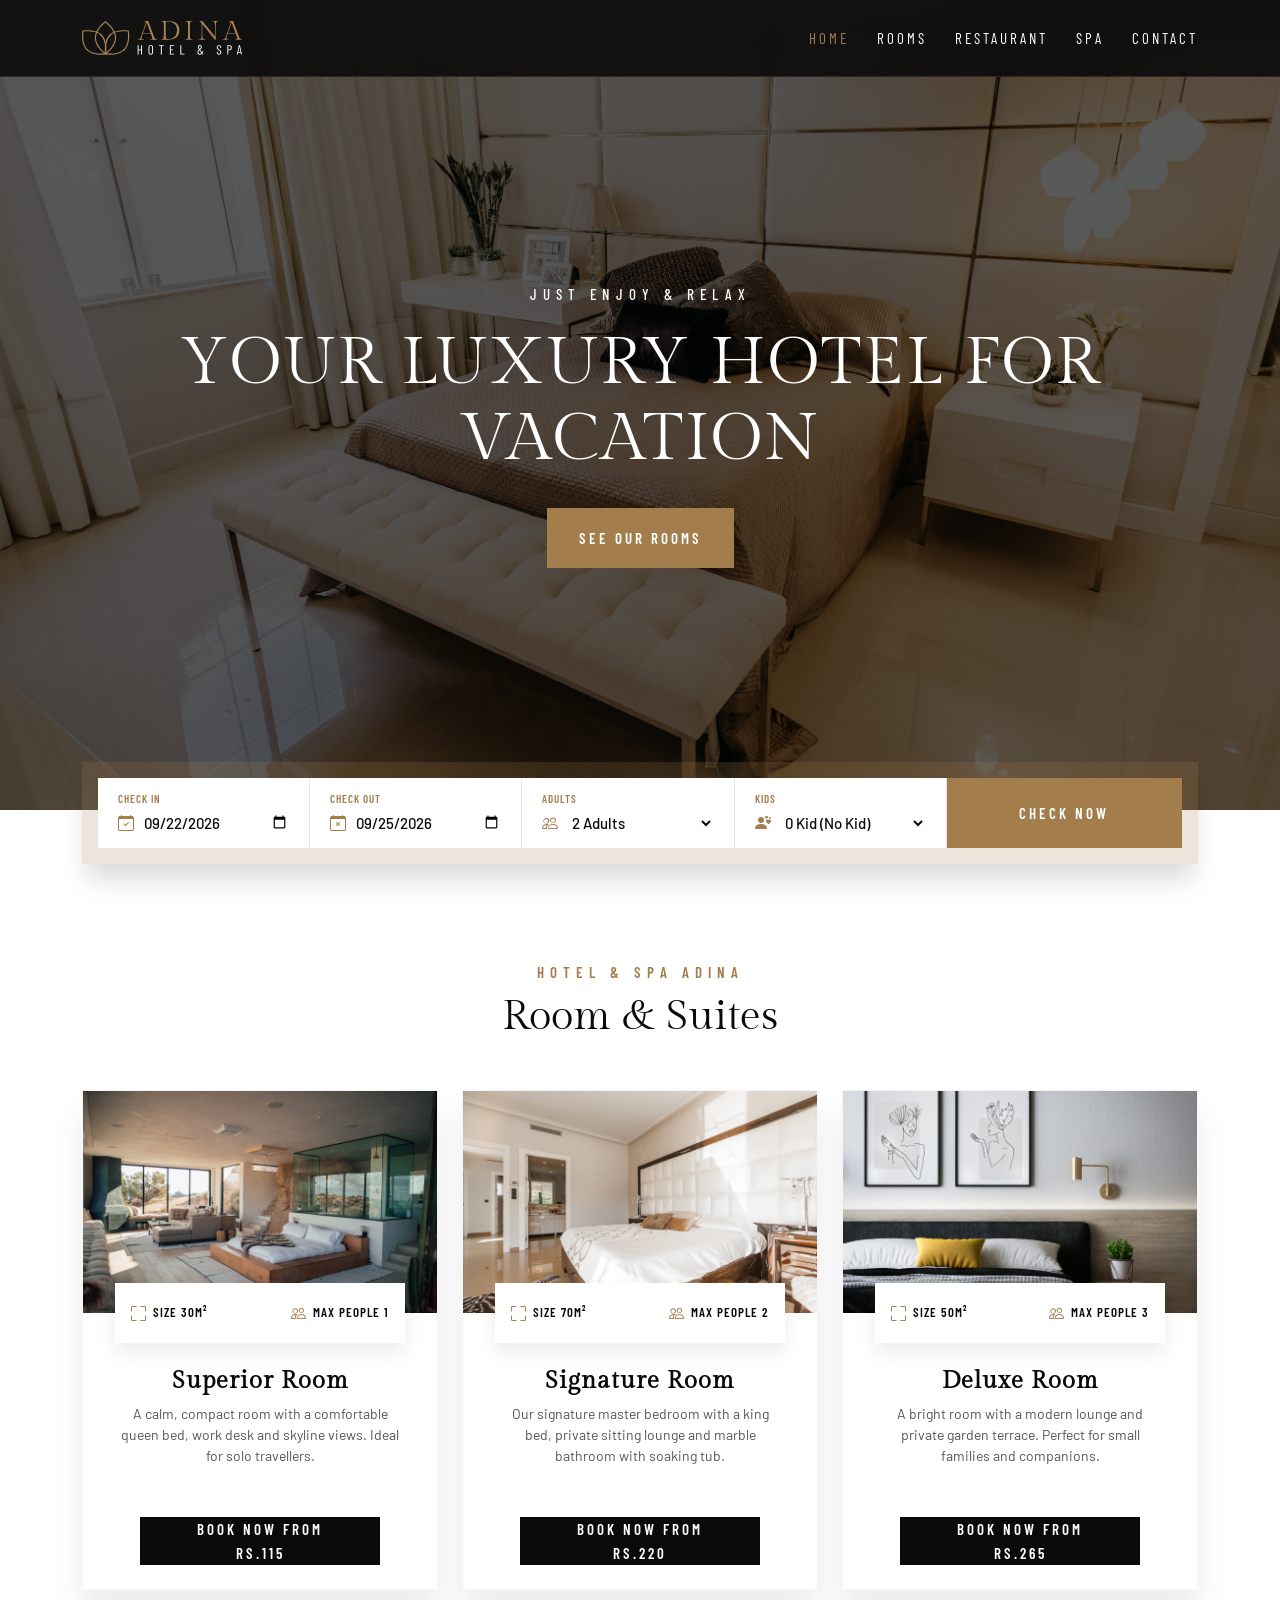
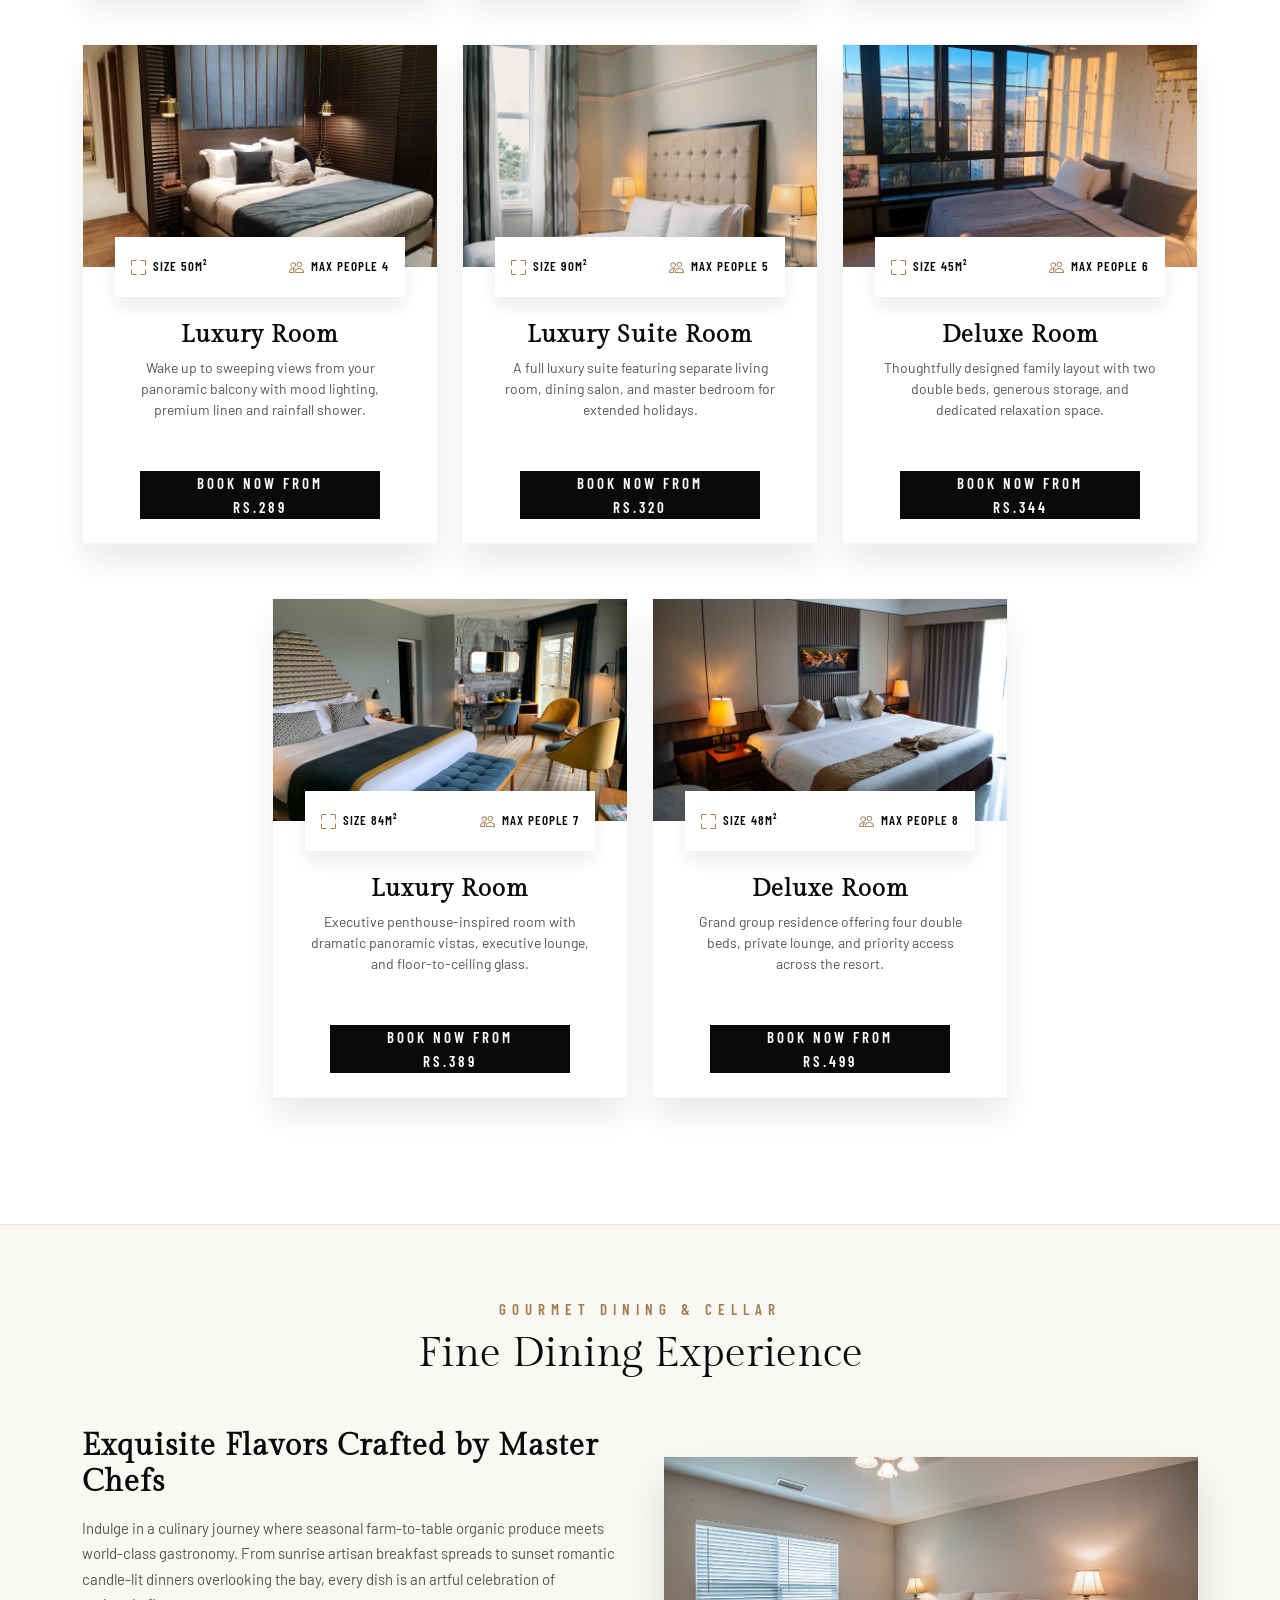
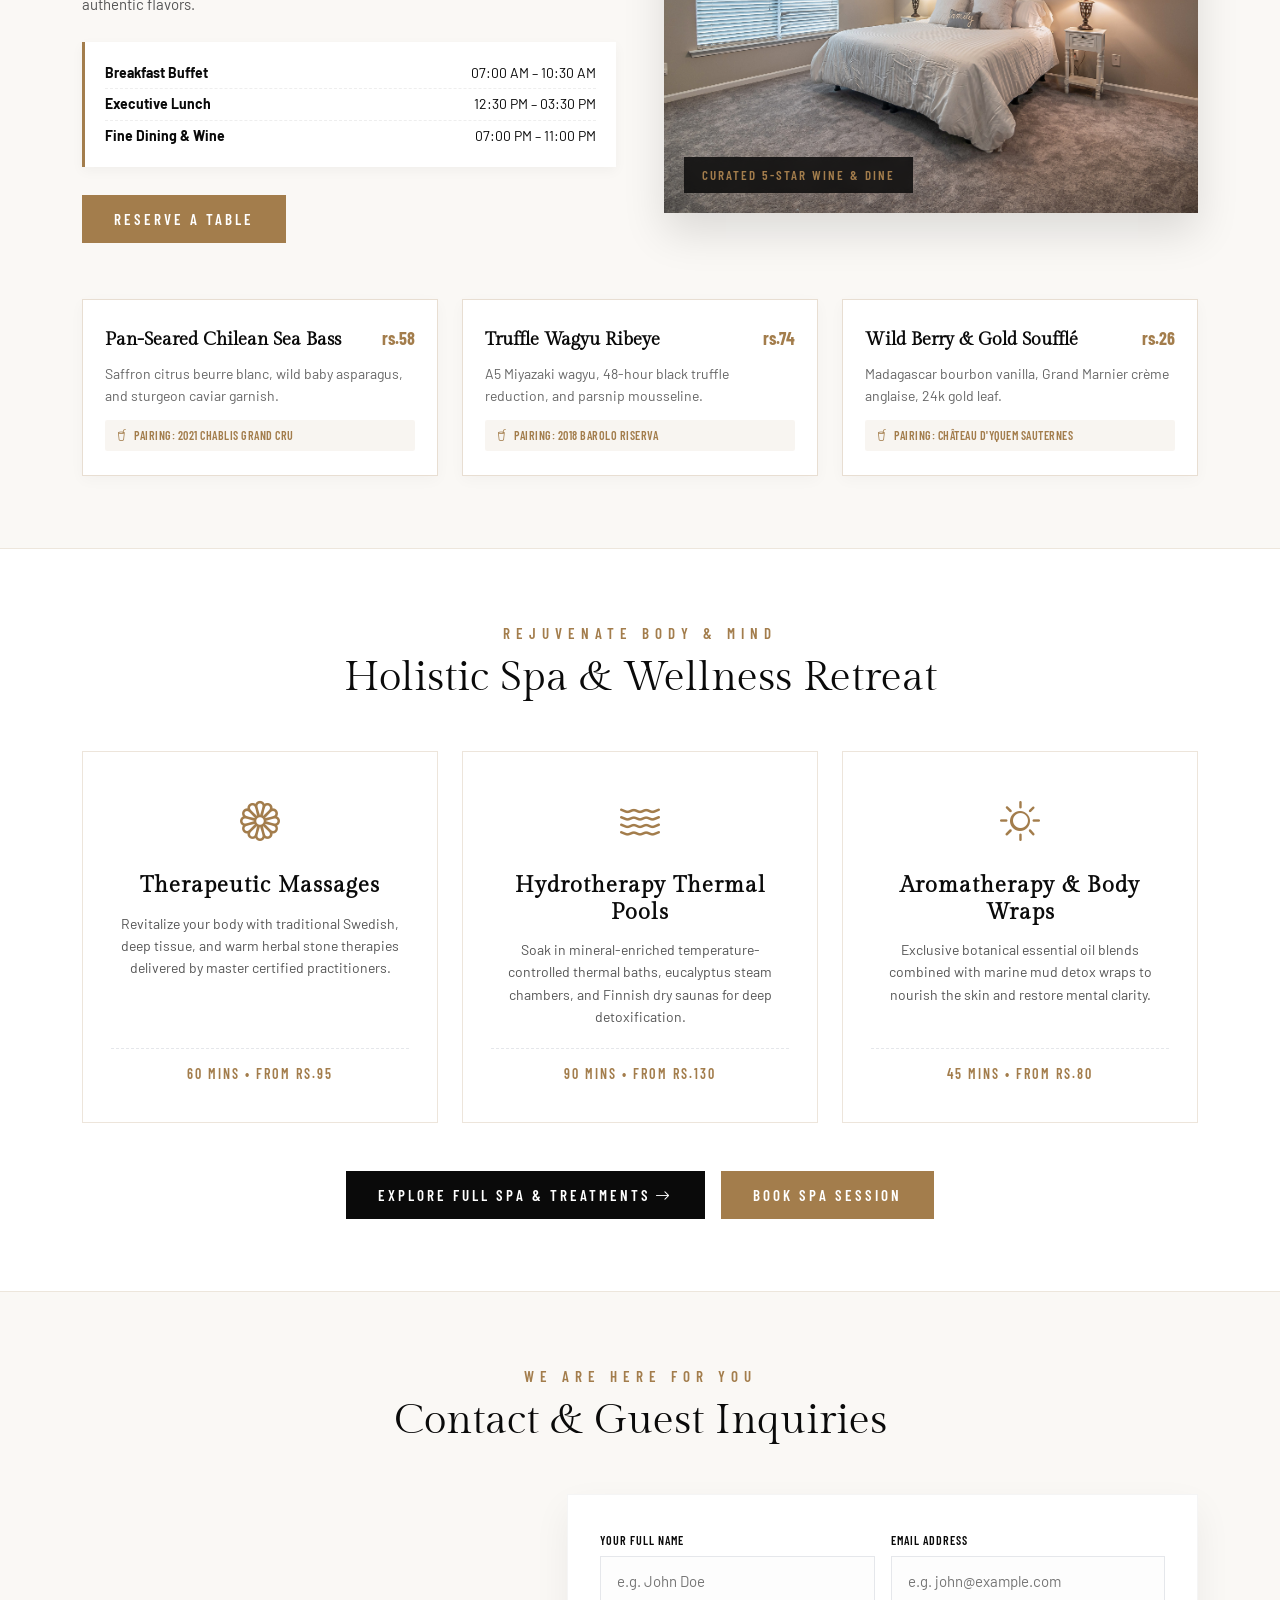
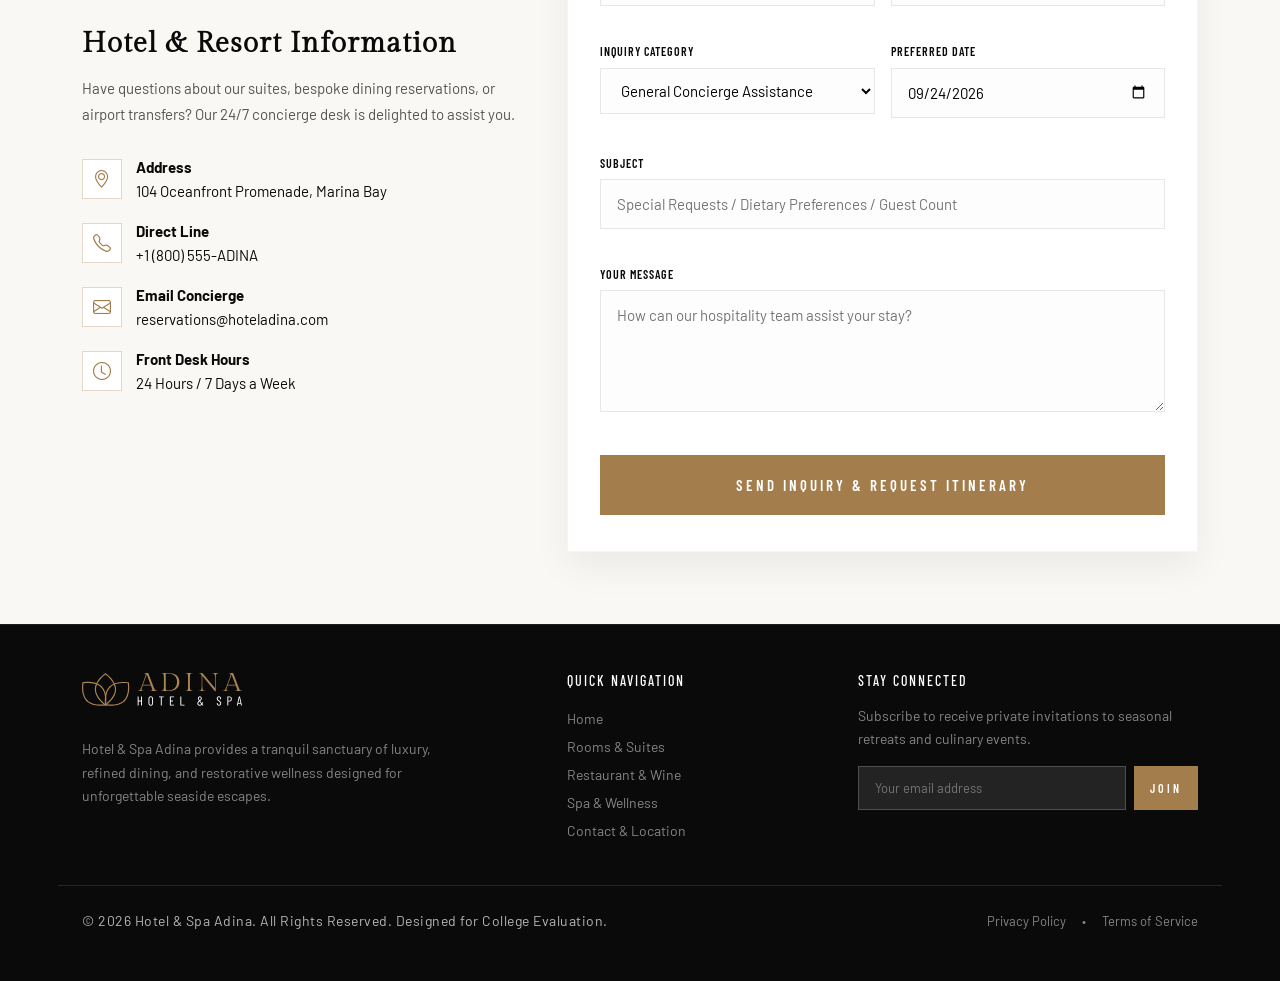
==== index.html @ 2e6e1221 "feat(dining-contact): rs. currency rollout + contact form JS interactions - Updated all room prices " ====
<!DOCTYPE html>
<html lang="en">
<head>
  <meta charset="UTF-8">
  <meta name="viewport" content="width=device-width, initial-scale=1.0">
  <meta name="description" content="Hotel and Resort Management System - Luxury hotel rooms, suites, spa, and vacation booking experience.">
  <title>Hotel &amp; Spa Adina | Luxury Hotel and Resort</title>
  <!-- Bootstrap 5 CSS -->
  <link href="https://cdn.jsdelivr.net/npm/bootstrap@5.3.3/dist/css/bootstrap.min.css" rel="stylesheet">
  <!-- Bootstrap Icons CSS -->
  <link rel="stylesheet" href="https://cdn.jsdelivr.net/npm/bootstrap-icons@1.11.3/font/bootstrap-icons.min.css">
  <!-- Main Project Stylesheet (Pure CSS) -->
  <link rel="stylesheet" href="css/style.css">
</head>
<body>

  <!-- ========================================================================
       HEADER / NAVIGATION
       ======================================================================== -->
  <header class="site-header">
    <div class="container">
      <a href="index.html" class="header-logo" aria-label="Hotel &amp; Spa Adina Home">
        <img src="assets/img/logo-white.svg" alt="Hotel &amp; Spa Adina Logo">
      </a>
      <button class="nav-toggle" id="navToggle" aria-label="Toggle navigation" aria-expanded="false">
        <i class="bi bi-list"></i>
      </button>
      <nav class="main-nav" aria-label="Main Navigation">
        <a href="index.html" class="nav-link-custom active">Home</a>
        <a href="rooms.html" class="nav-link-custom">Rooms</a>
        <a href="#restaurant" class="nav-link-custom">Restaurant</a>
        <a href="spa.html" class="nav-link-custom">Spa</a>
        <a href="#contact" class="nav-link-custom">Contact</a>
      </nav>
    </div>
  </header>

  <!-- ========================================================================
       HERO SECTION
       ======================================================================== -->
  <section class="hero-section" id="home">
    <div class="hero-overlay"></div>
    <div class="hero-content">
      <p class="hero-subtitle">Just Enjoy &amp; Relax</p>
      <h1 class="hero-title">Your Luxury Hotel For Vacation</h1>
      <a href="#rooms" class="btn-custom btn-custom-lg btn-accent">See our rooms</a>
    </div>
  </section>

  <!-- ========================================================================
       FLOATING BOOKING RESERVATION BAR
       ======================================================================== -->
  <div class="container booking-bar-wrapper">
    <div class="booking-bar-container">
      <form class="booking-form" action="#rooms" method="GET">
        <!-- Check In -->
        <div class="booking-field">
          <label for="check-in-date">Check In</label>
          <div class="booking-field-input">
            <span class="booking-field-icon"><i class="bi bi-calendar-check"></i></span>
            <input type="date" id="check-in-date" name="checkIn" value="2026-09-22" required aria-label="Check-in date">
          </div>
        </div>

        <!-- Check Out -->
        <div class="booking-field">
          <label for="check-out-date">Check Out</label>
          <div class="booking-field-input">
            <span class="booking-field-icon"><i class="bi bi-calendar-x"></i></span>
            <input type="date" id="check-out-date" name="checkOut" value="2026-09-25" required aria-label="Check-out date">
          </div>
        </div>

        <!-- Adults Dropdown -->
        <div class="booking-field">
          <label for="adults-count">Adults</label>
          <div class="booking-field-input">
            <span class="booking-field-icon"><i class="bi bi-people"></i></span>
            <select id="adults-count" name="adults" aria-label="Select number of adults">
              <option value="1">1 Adult</option>
              <option value="2" selected>2 Adults</option>
              <option value="3">3 Adults</option>
              <option value="4">4 Adults</option>
            </select>
          </div>
        </div>

        <!-- Kids Dropdown -->
        <div class="booking-field">
          <label for="kids-count">Kids</label>
          <div class="booking-field-input">
            <span class="booking-field-icon"><i class="bi bi-person-hearts"></i></span>
            <select id="kids-count" name="kids" aria-label="Select number of children">
              <option value="0" selected>0 Kid (No Kid)</option>
              <option value="1">1 Kid</option>
              <option value="2">2 Kids</option>
              <option value="3">3 Kids</option>
              <option value="4">4 Kids</option>
            </select>
          </div>
        </div>

        <!-- Submit CTA -->
        <button type="submit" class="btn-custom btn-accent booking-btn">
          Check Now
        </button>
      </form>
    </div>
  </div>

  <!-- ========================================================================
       ROOMS & SUITES SECTION
       ======================================================================== -->
  <section class="rooms-section" id="rooms">
    <div class="container">
      <div class="section-header">
        <p class="section-tag">Hotel &amp; Spa Adina</p>
        <h2 class="h2">Room &amp; Suites</h2>
      </div>

      <div class="row g-4 justify-content-center">
        <!-- Room 1 -->
        <div class="col-12 col-md-6 col-lg-4">
          <article class="room-card">
            <div class="room-img-wrapper">
              <img src="assets/img/rooms/1.png" alt="Superior Room featuring queen bed and city view" loading="lazy">
            </div>
            <div class="room-meta-strip">
              <div class="room-meta-content">
                <div class="room-meta-item">
                  <span class="room-meta-icon"><i class="bi bi-fullscreen"></i></span>
                  <span>Size 30m²</span>
                </div>
                <div class="room-meta-item">
                  <span class="room-meta-icon"><i class="bi bi-people"></i></span>
                  <span>Max people 1</span>
                </div>
              </div>
            </div>
            <div class="room-card-body">
              <h3 class="room-title">
                <a href="room-details.html?id=1">Superior Room</a>
              </h3>
              <p class="room-desc">A calm, compact room with a comfortable queen bed, work desk and skyline views. Ideal for solo travellers.</p>
              <a href="room-details.html?id=1" class="btn-custom btn-custom-sm btn-dark">
                Book now from rs.115
              </a>
            </div>
          </article>
        </div>

        <!-- Room 2 -->
        <div class="col-12 col-md-6 col-lg-4">
          <article class="room-card">
            <div class="room-img-wrapper">
              <img src="assets/img/rooms/2.png" alt="Signature Room featuring deluxe master bedroom" loading="lazy">
            </div>
            <div class="room-meta-strip">
              <div class="room-meta-content">
                <div class="room-meta-item">
                  <span class="room-meta-icon"><i class="bi bi-fullscreen"></i></span>
                  <span>Size 70m²</span>
                </div>
                <div class="room-meta-item">
                  <span class="room-meta-icon"><i class="bi bi-people"></i></span>
                  <span>Max people 2</span>
                </div>
              </div>
            </div>
            <div class="room-card-body">
              <h3 class="room-title">
                <a href="room-details.html?id=2">Signature Room</a>
              </h3>
              <p class="room-desc">Our signature master bedroom with a king bed, private sitting lounge and marble bathroom with soaking tub.</p>
              <a href="room-details.html?id=2" class="btn-custom btn-custom-sm btn-dark">
                Book now from rs.220
              </a>
            </div>
          </article>
        </div>

        <!-- Room 3 -->
        <div class="col-12 col-md-6 col-lg-4">
          <article class="room-card">
            <div class="room-img-wrapper">
              <img src="assets/img/rooms/3.png" alt="Deluxe Room with modern lounge and garden terrace" loading="lazy">
            </div>
            <div class="room-meta-strip">
              <div class="room-meta-content">
                <div class="room-meta-item">
                  <span class="room-meta-icon"><i class="bi bi-fullscreen"></i></span>
                  <span>Size 50m²</span>
                </div>
                <div class="room-meta-item">
                  <span class="room-meta-icon"><i class="bi bi-people"></i></span>
                  <span>Max people 3</span>
                </div>
              </div>
            </div>
            <div class="room-card-body">
              <h3 class="room-title">
                <a href="room-details.html?id=3">Deluxe Room</a>
              </h3>
              <p class="room-desc">A bright room with a modern lounge and private garden terrace. Perfect for small families and companions.</p>
              <a href="room-details.html?id=3" class="btn-custom btn-custom-sm btn-dark">
                Book now from rs.265
              </a>
            </div>
          </article>
        </div>

        <!-- Room 4 -->
        <div class="col-12 col-md-6 col-lg-4">
          <article class="room-card">
            <div class="room-img-wrapper">
              <img src="assets/img/rooms/4.png" alt="Luxury Room with private panoramic balcony" loading="lazy">
            </div>
            <div class="room-meta-strip">
              <div class="room-meta-content">
                <div class="room-meta-item">
                  <span class="room-meta-icon"><i class="bi bi-fullscreen"></i></span>
                  <span>Size 50m²</span>
                </div>
                <div class="room-meta-item">
                  <span class="room-meta-icon"><i class="bi bi-people"></i></span>
                  <span>Max people 4</span>
                </div>
              </div>
            </div>
            <div class="room-card-body">
              <h3 class="room-title">
                <a href="room-details.html?id=4">Luxury Room</a>
              </h3>
              <p class="room-desc">Wake up to sweeping views from your panoramic balcony with mood lighting, premium linen and rainfall shower.</p>
              <a href="room-details.html?id=4" class="btn-custom btn-custom-sm btn-dark">
                Book now from rs.289
              </a>
            </div>
          </article>
        </div>

        <!-- Room 5 -->
        <div class="col-12 col-md-6 col-lg-4">
          <article class="room-card">
            <div class="room-img-wrapper">
              <img src="assets/img/rooms/5.png" alt="Luxury Suite Room with spacious living room" loading="lazy">
            </div>
            <div class="room-meta-strip">
              <div class="room-meta-content">
                <div class="room-meta-item">
                  <span class="room-meta-icon"><i class="bi bi-fullscreen"></i></span>
                  <span>Size 90m²</span>
                </div>
                <div class="room-meta-item">
                  <span class="room-meta-icon"><i class="bi bi-people"></i></span>
                  <span>Max people 5</span>
                </div>
              </div>
            </div>
            <div class="room-card-body">
              <h3 class="room-title">
                <a href="room-details.html?id=5">Luxury Suite Room</a>
              </h3>
              <p class="room-desc">A full luxury suite featuring separate living room, dining salon, and master bedroom for extended holidays.</p>
              <a href="room-details.html?id=5" class="btn-custom btn-custom-sm btn-dark">
                Book now from rs.320
              </a>
            </div>
          </article>
        </div>

        <!-- Room 6 -->
        <div class="col-12 col-md-6 col-lg-4">
          <article class="room-card">
            <div class="room-img-wrapper">
              <img src="assets/img/rooms/6.png" alt="Deluxe Room with family suite layout" loading="lazy">
            </div>
            <div class="room-meta-strip">
              <div class="room-meta-content">
                <div class="room-meta-item">
                  <span class="room-meta-icon"><i class="bi bi-fullscreen"></i></span>
                  <span>Size 45m²</span>
                </div>
                <div class="room-meta-item">
                  <span class="room-meta-icon"><i class="bi bi-people"></i></span>
                  <span>Max people 6</span>
                </div>
              </div>
            </div>
            <div class="room-card-body">
              <h3 class="room-title">
                <a href="room-details.html?id=6">Deluxe Room</a>
              </h3>
              <p class="room-desc">Thoughtfully designed family layout with two double beds, generous storage, and dedicated relaxation space.</p>
              <a href="room-details.html?id=6" class="btn-custom btn-custom-sm btn-dark">
                Book now from rs.344
              </a>
            </div>
          </article>
        </div>

        <!-- Room 7 -->
        <div class="col-12 col-md-6 col-lg-4">
          <article class="room-card">
            <div class="room-img-wrapper">
              <img src="assets/img/rooms/7.png" alt="Luxury Room executive penthouse style" loading="lazy">
            </div>
            <div class="room-meta-strip">
              <div class="room-meta-content">
                <div class="room-meta-item">
                  <span class="room-meta-icon"><i class="bi bi-fullscreen"></i></span>
                  <span>Size 84m²</span>
                </div>
                <div class="room-meta-item">
                  <span class="room-meta-icon"><i class="bi bi-people"></i></span>
                  <span>Max people 7</span>
                </div>
              </div>
            </div>
            <div class="room-card-body">
              <h3 class="room-title">
                <a href="room-details.html?id=7">Luxury Room</a>
              </h3>
              <p class="room-desc">Executive penthouse-inspired room with dramatic panoramic vistas, executive lounge, and floor-to-ceiling glass.</p>
              <a href="room-details.html?id=7" class="btn-custom btn-custom-sm btn-dark">
                Book now from rs.389
              </a>
            </div>
          </article>
        </div>

        <!-- Room 8 -->
        <div class="col-12 col-md-6 col-lg-4">
          <article class="room-card">
            <div class="room-img-wrapper">
              <img src="assets/img/rooms/8.png" alt="Deluxe Room with premium hospitality layout" loading="lazy">
            </div>
            <div class="room-meta-strip">
              <div class="room-meta-content">
                <div class="room-meta-item">
                  <span class="room-meta-icon"><i class="bi bi-fullscreen"></i></span>
                  <span>Size 48m²</span>
                </div>
                <div class="room-meta-item">
                  <span class="room-meta-icon"><i class="bi bi-people"></i></span>
                  <span>Max people 8</span>
                </div>
              </div>
            </div>
            <div class="room-card-body">
              <h3 class="room-title">
                <a href="room-details.html?id=8">Deluxe Room</a>
              </h3>
              <p class="room-desc">Grand group residence offering four double beds, private lounge, and priority access across the resort.</p>
              <a href="room-details.html?id=8" class="btn-custom btn-custom-sm btn-dark">
                Book now from rs.499
              </a>
            </div>
          </article>
        </div>
      </div>
    </div>
  </section>

  <!-- ========================================================================
       RESTAURANT & DINING SECTION (Contributed by Ayush Tyagi)
       ======================================================================== -->
  <section class="restaurant-section py-5" id="restaurant">
    <div class="container py-4">
      <div class="section-header">
        <p class="section-tag">Gourmet Dining &amp; Cellar</p>
        <h2 class="h2">Fine Dining Experience</h2>
      </div>
      <div class="row align-items-center g-5">
        <div class="col-12 col-lg-6">
          <div class="restaurant-content">
            <h3>Exquisite Flavors Crafted by Master Chefs</h3>
            <p>
              Indulge in a culinary journey where seasonal farm-to-table organic produce meets world-class gastronomy. From sunrise artisan breakfast spreads to sunset romantic candle-lit dinners overlooking the bay, every dish is an artful celebration of authentic flavors.
            </p>
            <div class="dining-hours-box">
              <div class="dining-hour-item">
                <strong>Breakfast Buffet</strong>
                <span>07:00 AM – 10:30 AM</span>
              </div>
              <div class="dining-hour-item">
                <strong>Executive Lunch</strong>
                <span>12:30 PM – 03:30 PM</span>
              </div>
              <div class="dining-hour-item">
                <strong>Fine Dining &amp; Wine</strong>
                <span>07:00 PM – 11:00 PM</span>
              </div>
            </div>
            <a href="#contact" class="btn-custom btn-custom-sm btn-accent" data-service-target="dining">
              Reserve A Table
            </a>
          </div>
        </div>
        <div class="col-12 col-lg-6">
          <div class="restaurant-img-frame">
            <img src="assets/img/heroSlider/2.jpg" alt="Fine dining restaurant and wine bar at Hotel Adina" loading="lazy">
            <div class="restaurant-badge">
              Curated 5-Star Wine &amp; Dine
            </div>
          </div>
        </div>
      </div>

      <!-- Signature Tasting Menu Highlights (Contributed by Ayush Tyagi) -->
      <div class="row g-4 mt-4 pt-2">
        <div class="col-12 col-md-4">
          <div class="culinary-card">
            <div class="culinary-card-header">
              <h4>Pan-Seared Chilean Sea Bass</h4>
              <span class="culinary-price">rs.58</span>
            </div>
            <p>Saffron citrus beurre blanc, wild baby asparagus, and sturgeon caviar garnish.</p>
            <div class="culinary-pairing"><i class="bi bi-cup-straw me-1"></i> Pairing: 2021 Chablis Grand Cru</div>
          </div>
        </div>
        <div class="col-12 col-md-4">
          <div class="culinary-card">
            <div class="culinary-card-header">
              <h4>Truffle Wagyu Ribeye</h4>
              <span class="culinary-price">rs.74</span>
            </div>
            <p>A5 Miyazaki wagyu, 48-hour black truffle reduction, and parsnip mousseline.</p>
            <div class="culinary-pairing"><i class="bi bi-cup-straw me-1"></i> Pairing: 2018 Barolo Riserva</div>
          </div>
        </div>
        <div class="col-12 col-md-4">
          <div class="culinary-card">
            <div class="culinary-card-header">
              <h4>Wild Berry &amp; Gold Soufflé</h4>
              <span class="culinary-price">rs.26</span>
            </div>
            <p>Madagascar bourbon vanilla, Grand Marnier crème anglaise, 24k gold leaf.</p>
            <div class="culinary-pairing"><i class="bi bi-cup-straw me-1"></i> Pairing: Château d'Yquem Sauternes</div>
          </div>
        </div>
      </div>
    </div>
  </section>

  <!-- ========================================================================
       SPA & WELLNESS RETREAT SECTION (Contributed by Ayush Tyagi)
       ======================================================================== -->
  <section class="spa-section py-5" id="spa">
    <div class="container py-4">
      <div class="section-header">
        <p class="section-tag">Rejuvenate Body &amp; Mind</p>
        <h2 class="h2">Holistic Spa &amp; Wellness Retreat</h2>
      </div>
      <div class="row g-4">
        <!-- Spa Card 1 -->
        <div class="col-12 col-md-4">
          <div class="spa-card">
            <div class="spa-card-icon">
              <i class="bi bi-flower1"></i>
            </div>
            <h3>Therapeutic Massages</h3>
            <p>
              Revitalize your body with traditional Swedish, deep tissue, and warm herbal stone therapies delivered by master certified practitioners.
            </p>
            <div class="spa-card-meta">
              60 Mins &bull; From rs.95
            </div>
          </div>
        </div>

        <!-- Spa Card 2 -->
        <div class="col-12 col-md-4">
          <div class="spa-card">
            <div class="spa-card-icon">
              <i class="bi bi-water"></i>
            </div>
            <h3>Hydrotherapy Thermal Pools</h3>
            <p>
              Soak in mineral-enriched temperature-controlled thermal baths, eucalyptus steam chambers, and Finnish dry saunas for deep detoxification.
            </p>
            <div class="spa-card-meta">
              90 Mins &bull; From rs.130
            </div>
          </div>
        </div>

        <!-- Spa Card 3 -->
        <div class="col-12 col-md-4">
          <div class="spa-card">
            <div class="spa-card-icon">
              <i class="bi bi-brightness-high"></i>
            </div>
            <h3>Aromatherapy &amp; Body Wraps</h3>
            <p>
              Exclusive botanical essential oil blends combined with marine mud detox wraps to nourish the skin and restore mental clarity.
            </p>
            <div class="spa-card-meta">
              45 Mins &bull; From rs.80
            </div>
          </div>
        </div>
      </div>

      <div class="text-center mt-5 d-flex flex-wrap justify-content-center gap-3">
        <a href="spa.html" class="btn-custom btn-custom-sm btn-dark">
          Explore Full Spa &amp; Treatments <i class="bi bi-arrow-right ms-1"></i>
        </a>
        <a href="#contact" class="btn-custom btn-custom-sm btn-accent" data-service-target="spa">
          Book Spa Session
        </a>
      </div>
    </div>
  </section>

  <!-- ========================================================================
       CONTACT & GUEST INQUIRIES SECTION (Contributed by Ayush Tyagi)
       ======================================================================== -->
  <section class="contact-section py-5" id="contact">
    <div class="container py-4">
      <div class="section-header">
        <p class="section-tag">We Are Here For You</p>
        <h2 class="h2">Contact &amp; Guest Inquiries</h2>
      </div>
      <div class="row g-5 align-items-center">
        <!-- Contact Details -->
        <div class="col-12 col-lg-5">
          <div class="contact-info">
            <h3>Hotel &amp; Resort Information</h3>
            <p>
              Have questions about our suites, bespoke dining reservations, or airport transfers? Our 24/7 concierge desk is delighted to assist you.
            </p>
            <ul class="contact-info-list">
              <li class="contact-info-item">
                <div class="contact-icon"><i class="bi bi-geo-alt"></i></div>
                <div>
                  <strong>Address</strong><br>
                  <span>104 Oceanfront Promenade, Marina Bay</span>
                </div>
              </li>
              <li class="contact-info-item">
                <div class="contact-icon"><i class="bi bi-telephone"></i></div>
                <div>
                  <strong>Direct Line</strong><br>
                  <span>+1 (800) 555-ADINA</span>
                </div>
              </li>
              <li class="contact-info-item">
                <div class="contact-icon"><i class="bi bi-envelope"></i></div>
                <div>
                  <strong>Email Concierge</strong><br>
                  <span>reservations@hoteladina.com</span>
                </div>
              </li>
              <li class="contact-info-item">
                <div class="contact-icon"><i class="bi bi-clock"></i></div>
                <div>
                  <strong>Front Desk Hours</strong><br>
                  <span>24 Hours / 7 Days a Week</span>
                </div>
              </li>
            </ul>
          </div>
        </div>

        <!-- Contact Form -->
        <div class="col-12 col-lg-7">
          <div class="contact-form-box">
            <!-- Dynamic Confirmation Notification -->
            <div id="contactSuccessAlert" class="contact-alert-success d-none mb-4" role="alert"></div>

            <form id="guestInquiryForm" action="#contact" method="POST">
              <div class="row g-3">
                <div class="col-12 col-md-6">
                  <div class="form-group-custom">
                    <label for="contact-name">Your Full Name</label>
                    <input type="text" id="contact-name" name="name" class="form-control-custom" placeholder="e.g. John Doe" required>
                  </div>
                </div>
                <div class="col-12 col-md-6">
                  <div class="form-group-custom">
                    <label for="contact-email">Email Address</label>
                    <input type="email" id="contact-email" name="email" class="form-control-custom" placeholder="e.g. john@example.com" required>
                  </div>
                </div>
                <div class="col-12 col-md-6">
                  <div class="form-group-custom">
                    <label for="contact-service">Inquiry Category</label>
                    <select id="contact-service" name="service" class="form-control-custom" required>
                      <option value="general">General Concierge Assistance</option>
                      <option value="dining">Fine Dining Table Reservation</option>
                      <option value="spa">Spa &amp; Wellness Session</option>
                      <option value="suites">Room &amp; Suite Reservation</option>
                      <option value="events">Private Event / Celebration</option>
                    </select>
                  </div>
                </div>
                <div class="col-12 col-md-6">
                  <div class="form-group-custom">
                    <label for="contact-date">Preferred Date</label>
                    <input type="date" id="contact-date" name="preferredDate" class="form-control-custom" value="2026-09-24">
                  </div>
                </div>
                <div class="col-12">
                  <div class="form-group-custom">
                    <label for="contact-subject">Subject</label>
                    <input type="text" id="contact-subject" name="subject" class="form-control-custom" placeholder="Special Requests / Dietary Preferences / Guest Count" required>
                  </div>
                </div>
                <div class="col-12">
                  <div class="form-group-custom">
                    <label for="contact-message">Your Message</label>
                    <textarea id="contact-message" name="message" rows="4" class="form-control-custom" placeholder="How can our hospitality team assist your stay?" required></textarea>
                  </div>
                </div>
                <div class="col-12">
                  <button type="submit" class="btn-custom btn-custom-lg btn-accent w-100">
                    Send Inquiry &amp; Request Itinerary
                  </button>
                </div>
              </div>
            </form>
          </div>
        </div>
      </div>
    </div>
  </section>

  <!-- ========================================================================
       FOOTER
       ======================================================================== -->
  <footer class="site-footer">
    <div class="container">
      <div class="row g-5 pb-4 border-bottom border-secondary border-opacity-25">
        <!-- Col 1: About & Logo -->
        <div class="col-12 col-md-5">
          <a href="index.html" class="footer-logo mb-3 d-inline-block" aria-label="Hotel Adina Home">
            <img src="assets/img/logo-white.svg" alt="Hotel &amp; Spa Adina Logo">
          </a>
          <p class="text-white-50 mt-2 mb-3" style="max-width: 380px; font-size: 14px; line-height: 1.7;">
            Hotel &amp; Spa Adina provides a tranquil sanctuary of luxury, refined dining, and restorative wellness designed for unforgettable seaside escapes.
          </p>
        </div>

        <!-- Col 2: Quick Links -->
        <div class="col-6 col-md-3">
          <h4 class="text-uppercase text-white mb-3" style="font-family: var(--font-tertiary); font-size: 14px; letter-spacing: 2px;">Quick Navigation</h4>
          <ul class="list-unstyled" style="font-size: 14px; line-height: 2;">
            <li><a href="index.html#home" class="text-white-50 text-decoration-none hover-accent">Home</a></li>
            <li><a href="rooms.html" class="text-white-50 text-decoration-none hover-accent">Rooms &amp; Suites</a></li>
            <li><a href="index.html#restaurant" class="text-white-50 text-decoration-none hover-accent">Restaurant &amp; Wine</a></li>
            <li><a href="spa.html" class="text-white-50 text-decoration-none hover-accent">Spa &amp; Wellness</a></li>
            <li><a href="index.html#contact" class="text-white-50 text-decoration-none hover-accent">Contact &amp; Location</a></li>
          </ul>
        </div>

        <!-- Col 3: Newsletter & Concierge -->
        <div class="col-6 col-md-4">
          <h4 class="text-uppercase text-white mb-3" style="font-family: var(--font-tertiary); font-size: 14px; letter-spacing: 2px;">Stay Connected</h4>
          <p class="text-white-50" style="font-size: 14px;">Subscribe to receive private invitations to seasonal retreats and culinary events.</p>
          <form action="#home" method="GET" class="d-flex mt-3">
            <input type="email" placeholder="Your email address" class="form-control-custom me-2" style="height: 44px; font-size: 13px; background: rgba(255,255,255,0.1); color: #fff; border-color: rgba(255,255,255,0.2);" required>
            <button type="submit" class="btn-custom btn-accent" style="height: 44px; padding: 0 16px; font-size: 12px;">Join</button>
          </form>
        </div>
      </div>

      <div class="d-flex flex-column flex-md-row justify-content-between align-items-center pt-4">
        <p class="footer-copyright mb-2 mb-md-0">
          &copy; 2026 Hotel &amp; Spa Adina. All Rights Reserved. Designed for College Evaluation.
        </p>
        <div class="d-flex gap-3" style="font-size: 13px;">
          <a href="#home" class="text-white-50 hover-accent">Privacy Policy</a>
          <span class="text-white-50">&bull;</span>
          <a href="#home" class="text-white-50 hover-accent">Terms of Service</a>
        </div>
      </div>
    </div>
  </footer>

  <!-- Main JavaScript for Responsive Features -->
  <script src="js/main.js"></script>
</body>
</html>
---- css/style.css ----
/* ==========================================================================
   HOTEL & RESORT MANAGEMENT SYSTEM - MAIN STYLESHEET
   Pure CSS - Rebuilt from React Frontend Design
   Collaborators: Ayush Gupta & Deepanshu Kashyap
   ========================================================================== */

/* --------------------------------------------------------------------------
   1. FONTS & DESIGN TOKENS
   -------------------------------------------------------------------------- */
@import url('https://fonts.googleapis.com/css2?family=Barlow+Condensed:wght@400;500;600;700&family=Barlow:wght@400;500;600&family=Gilda+Display&display=swap');

/* Self-hosted fonts fallback */
@font-face {
  font-family: 'Gilda Display';
  font-style: normal;
  font-weight: 400;
  font-display: swap;
  src: url('../assets/fonts/gilda-display-400.woff2') format('woff2');
}

@font-face {
  font-family: 'Barlow';
  font-style: normal;
  font-weight: 400;
  font-display: swap;
  src: url('../assets/fonts/barlow-400.woff2') format('woff2');
}

@font-face {
  font-family: 'Barlow';
  font-style: normal;
  font-weight: 500;
  font-display: swap;
  src: url('../assets/fonts/barlow-500.woff2') format('woff2');
}

@font-face {
  font-family: 'Barlow';
  font-style: normal;
  font-weight: 600;
  font-display: swap;
  src: url('../assets/fonts/barlow-600.woff2') format('woff2');
}

@font-face {
  font-family: 'Barlow Condensed';
  font-style: normal;
  font-weight: 400;
  font-display: swap;
  src: url('../assets/fonts/barlow-condensed-400.woff2') format('woff2');
}

@font-face {
  font-family: 'Barlow Condensed';
  font-style: normal;
  font-weight: 600;
  font-display: swap;
  src: url('../assets/fonts/barlow-condensed-600.woff2') format('woff2');
}

@font-face {
  font-family: 'Barlow Condensed';
  font-style: normal;
  font-weight: 700;
  font-display: swap;
  src: url('../assets/fonts/barlow-condensed-700.woff2') format('woff2');
}

:root {
  --font-primary: 'Gilda Display', serif;
  --font-secondary: 'Barlow', sans-serif;
  --font-tertiary: 'Barlow Condensed', sans-serif;

  --color-primary: #0a0a0a;
  --color-accent: #a37d4c;
  --color-accent-hover: #967142;
  --color-accent-light: rgba(163, 125, 76, 0.2);
  --color-accent-subtle: rgba(163, 125, 76, 0.08);
  --color-white: #ffffff;
  --color-light-bg: #f8f9fa;
  --color-border: #e5e7eb;
  --color-text-muted: #555555;
  --shadow-card: 0 25px 50px -12px rgba(0, 0, 0, 0.15);
  --shadow-sm: 0 10px 15px -3px rgba(0, 0, 0, 0.1);
  --transition: all 0.3s ease;
}

/* --------------------------------------------------------------------------
   2. GLOBAL RESETS & BASE STYLES
   -------------------------------------------------------------------------- */
* {
  margin: 0;
  padding: 0;
  box-sizing: border-box;
}

html {
  scroll-behavior: smooth;
  scroll-padding-top: 80px;
}

/* Custom Scrollbar */
html::-webkit-scrollbar {
  width: 8px;
}

html::-webkit-scrollbar-thumb {
  border-radius: 2px;
  background-color: var(--color-accent);
}

html::-webkit-scrollbar-track {
  background-color: var(--color-white);
}

body {
  font-family: var(--font-secondary);
  color: var(--color-primary);
  background-color: var(--color-white);
  line-height: 1.6;
  -webkit-font-smoothing: antialiased;
}

a {
  text-decoration: none;
  color: inherit;
  transition: var(--transition);
}

img {
  max-width: 100%;
  display: block;
  height: auto;
}

/* Typography Helpers */
.font-primary {
  font-family: var(--font-primary);
}

.font-secondary {
  font-family: var(--font-secondary);
}

.font-tertiary {
  font-family: var(--font-tertiary);
}

.h2, h2 {
  font-family: var(--font-primary);
  font-size: 42px;
  line-height: 1.2;
  margin-bottom: 1rem;
}

.h3, h3 {
  font-family: var(--font-primary);
  font-size: 24px;
  font-weight: 600;
  letter-spacing: 1px;
  margin-bottom: 0.5rem;
}

.section-tag {
  font-family: var(--font-tertiary);
  text-transform: uppercase;
  font-size: 15px;
  letter-spacing: 6px;
  color: var(--color-accent);
  margin-bottom: 8px;
  font-weight: 600;
}

/* Buttons */
.btn-custom {
  font-family: var(--font-tertiary);
  font-size: 15px;
  letter-spacing: 3px;
  text-transform: uppercase;
  color: var(--color-white);
  transition: var(--transition);
  padding: 0 32px;
  display: inline-flex;
  justify-content: center;
  align-items: center;
  border: none;
  cursor: pointer;
  font-weight: 600;
  text-align: center;
}

.btn-custom-sm {
  height: 48px;
}

.btn-custom-lg {
  height: 60px;
}

.btn-accent {
  background-color: var(--color-accent);
  color: var(--color-white);
}

.btn-accent:hover {
  background-color: var(--color-accent-hover);
  color: var(--color-white);
}

.btn-dark {
  background-color: var(--color-primary);
  color: var(--color-white);
}

.btn-dark:hover {
  background-color: var(--color-accent);
  color: var(--color-white);
}

/* --------------------------------------------------------------------------
   3. HEADER & NAVIGATION
   -------------------------------------------------------------------------- */
.site-header {
  position: fixed;
  top: 0;
  left: 0;
  width: 100%;
  z-index: 1000;
  min-height: 72px;
  padding: 20px 0;
  background: rgba(10, 10, 10, 0.88);
  backdrop-filter: blur(10px);
  -webkit-backdrop-filter: blur(10px);
  border-bottom: 1px solid rgba(255, 255, 255, 0.1);
  transition: var(--transition);
}

.site-header .container {
  display: flex;
  align-items: center;
  justify-content: space-between;
  flex-wrap: wrap;
}

.header-logo {
  display: block;
  width: 160px;
  flex-shrink: 0;
}

.header-logo img {
  width: 160px;
  height: auto;
}

.main-nav {
  display: flex;
  align-items: center;
  gap: 28px;
  font-family: var(--font-tertiary);
  letter-spacing: 3px;
  font-size: 15px;
  text-transform: uppercase;
  color: var(--color-white);
}

.nav-link-custom {
  color: var(--color-white);
  padding: 6px 0;
  position: relative;
}

.nav-link-custom:hover {
  color: var(--color-accent);
}

.nav-link-custom.active {
  color: var(--color-accent);
}

.nav-toggle {
  display: none;
  background: transparent;
  border: 1px solid rgba(255, 255, 255, 0.25);
  color: var(--color-white);
  font-size: 24px;
  width: 44px;
  height: 44px;
  border-radius: 4px;
  cursor: pointer;
  align-items: center;
  justify-content: center;
  transition: var(--transition);
  line-height: 1;
}

.nav-toggle:hover,
.nav-toggle:focus {
  background: rgba(255, 255, 255, 0.1);
  color: var(--color-accent);
  border-color: var(--color-accent);
  outline: none;
}


/* --------------------------------------------------------------------------
   4. HERO SECTION
   -------------------------------------------------------------------------- */
.hero-section {
  position: relative;
  min-height: 600px;
  height: 90vh;
  max-height: 860px;
  background: url('../assets/img/heroSlider/1.jpg') no-repeat center center / cover;
  display: flex;
  align-items: center;
  justify-content: center;
  text-align: center;
  color: var(--color-white);
  overflow: hidden;
}

.hero-overlay {
  position: absolute;
  top: 0;
  left: 0;
  width: 100%;
  height: 100%;
  background-color: rgba(0, 0, 0, 0.65);
  z-index: 1;
}

.hero-content {
  position: relative;
  z-index: 2;
  padding: 0 15px;
  max-width: 960px;
  margin-top: 40px;
}

.hero-subtitle {
  font-family: var(--font-tertiary);
  text-transform: uppercase;
  letter-spacing: 6px;
  font-size: 15px;
  margin-bottom: 20px;
  color: var(--color-white);
  font-weight: 500;
}

.hero-title {
  font-family: var(--font-primary);
  font-size: 34px;
  text-transform: uppercase;
  letter-spacing: 2px;
  line-height: 1.15;
  margin-bottom: 30px;
  font-weight: 400;
}

@media (min-width: 768px) {
  .hero-title {
    font-size: 52px;
  }
}

@media (min-width: 992px) {
  .hero-title {
    font-size: 66px;
  }
}

/* --------------------------------------------------------------------------
   5. FLOATING BOOKING BAR
   -------------------------------------------------------------------------- */
.booking-bar-wrapper {
  position: relative;
  z-index: 30;
  margin-top: 20px;
}

@media (min-width: 992px) {
  .booking-bar-wrapper {
    margin-top: -48px;
  }
}

.booking-bar-container {
  background-color: var(--color-accent-light);
  padding: 16px;
  box-shadow: 0 20px 25px -5px rgba(0, 0, 0, 0.15);
}

.booking-form {
  background-color: var(--color-white);
  display: flex;
  flex-direction: column;
  width: 100%;
}

@media (min-width: 992px) {
  .booking-form {
    flex-direction: row;
    height: 70px;
  }
}

.booking-field {
  flex: 1;
  min-width: 0;
  position: relative;
  display: flex;
  flex-direction: column;
  justify-content: center;
  padding: 12px 20px;
  border-bottom: 1px solid var(--color-border);
}

@media (min-width: 992px) {
  .booking-field {
    border-bottom: none;
    border-right: 1px solid var(--color-border);
    padding: 0 20px;
  }
}

.booking-field label {
  font-family: var(--font-tertiary);
  font-size: 11px;
  letter-spacing: 1px;
  text-transform: uppercase;
  color: var(--color-accent);
  font-weight: 600;
  margin-bottom: 2px;
  display: block;
}

.booking-field-input {
  display: flex;
  align-items: center;
  width: 100%;
  gap: 10px;
}

.booking-field-icon {
  color: var(--color-accent);
  font-size: 16px;
  flex-shrink: 0;
}

.booking-field input,
.booking-field select {
  width: 100%;
  border: none;
  background: transparent;
  font-family: var(--font-secondary);
  font-size: 15px;
  color: var(--color-primary);
  font-weight: 500;
  outline: none;
  cursor: pointer;
  padding: 0;
}

.booking-field select {
  appearance: auto;
  -webkit-appearance: menulist;
}

.booking-btn {
  height: 60px;
  border-radius: 0;
}

@media (min-width: 992px) {
  .booking-btn {
    height: 70px;
    flex: 1;
    min-width: 180px;
  }
}

/* --------------------------------------------------------------------------
   6. ROOMS & SUITES SECTION
   -------------------------------------------------------------------------- */
.rooms-section {
  padding: 96px 0;
  background-color: var(--color-white);
}

.section-header {
  text-align: center;
  margin-bottom: 48px;
}

.room-card {
  background-color: var(--color-white);
  box-shadow: 0 20px 30px rgba(0, 0, 0, 0.08);
  min-height: 500px;
  display: flex;
  flex-direction: column;
  transition: var(--transition);
  margin-bottom: 30px;
  position: relative;
  border: 1px solid rgba(0, 0, 0, 0.04);
}

.room-card:hover {
  box-shadow: 0 25px 40px rgba(0, 0, 0, 0.16);
}

.room-img-wrapper {
  overflow: hidden;
  position: relative;
  aspect-ratio: 16 / 10;
  background-color: #eee;
}

.room-img-wrapper img {
  width: 100%;
  height: 100%;
  object-fit: cover;
  transition: transform 0.4s ease;
}

.room-card:hover .room-img-wrapper img {
  transform: scale(1.08);
}

/* Floating Room Meta Bar */
.room-meta-strip {
  background-color: var(--color-white);
  box-shadow: 0 10px 20px rgba(0, 0, 0, 0.08);
  width: 82%;
  max-width: 300px;
  margin: -30px auto 0;
  height: 60px;
  position: relative;
  z-index: 5;
  display: flex;
  justify-content: center;
  align-items: center;
  text-transform: uppercase;
  font-family: var(--font-tertiary);
  letter-spacing: 1px;
  font-weight: 600;
  font-size: 13px;
  padding: 0 16px;
}

.room-meta-content {
  display: flex;
  justify-content: space-between;
  width: 100%;
  align-items: center;
}

.room-meta-item {
  display: flex;
  align-items: center;
  gap: 6px;
}

.room-meta-icon {
  color: var(--color-accent);
  font-size: 15px;
  display: flex;
  align-items: center;
}

.room-card-body {
  padding: 24px 20px;
  text-align: center;
  display: flex;
  flex-direction: column;
  flex-grow: 1;
}

.room-title {
  font-family: var(--font-primary);
  font-size: 24px;
  font-weight: 600;
  letter-spacing: 1px;
  margin-bottom: 8px;
  color: var(--color-primary);
}

.room-title a:hover {
  color: var(--color-accent);
}

.room-desc {
  color: var(--color-text-muted);
  font-size: 14px;
  max-width: 280px;
  margin: 0 auto 20px;
  line-height: 1.5;
}

.room-card-body .btn-custom {
  margin-top: auto;
  align-self: center;
  width: 80%;
  max-width: 240px;
}

/* --------------------------------------------------------------------------
   7. ROOM DETAILS PAGE
   -------------------------------------------------------------------------- */
.details-hero {
  position: relative;
  height: 540px;
  background: url('../assets/img/room.jpg') no-repeat center center / cover;
  display: flex;
  align-items: center;
  justify-content: center;
  text-align: center;
  color: var(--color-white);
}

.details-hero-title {
  position: relative;
  z-index: 2;
  font-family: var(--font-primary);
  font-size: 42px;
  letter-spacing: 1px;
  margin-top: 40px;
}

@media (min-width: 768px) {
  .details-hero-title {
    font-size: 60px;
  }
}

.details-content-section {
  padding: 80px 0;
}

.room-details-main {
  text-align: justify;
}

.room-details-main h2 {
  font-family: var(--font-primary);
  font-size: 42px;
  margin-bottom: 16px;
  color: var(--color-primary);
}

.room-details-main .lead-text {
  font-size: 16px;
  color: var(--color-text-muted);
  margin-bottom: 30px;
  line-height: 1.7;
}

.room-large-img {
  width: 100%;
  margin-bottom: 32px;
  box-shadow: var(--shadow-sm);
}

.facilities-heading {
  font-family: var(--font-primary);
  font-size: 28px;
  margin: 36px 0 20px;
  color: var(--color-primary);
}

/* Facilities Grid */
.facilities-grid {
  display: grid;
  grid-template-columns: repeat(2, 1fr);
  gap: 24px 16px;
  margin-bottom: 48px;
}

@media (min-width: 768px) {
  .facilities-grid {
    grid-template-columns: repeat(3, 1fr);
  }
}

.facility-item {
  display: flex;
  align-items: center;
  gap: 12px;
}

.facility-icon {
  font-size: 26px;
  color: var(--color-accent);
  display: flex;
  align-items: center;
}

.facility-name {
  font-family: var(--font-secondary);
  font-size: 16px;
  font-weight: 500;
  color: var(--color-primary);
}

/* Details Sidebar */
.reservation-card {
  background-color: var(--color-accent-light);
  padding: 32px 24px;
  margin-bottom: 40px;
}

.reservation-card h3 {
  font-family: var(--font-primary);
  font-size: 24px;
  margin-bottom: 24px;
  color: var(--color-primary);
}

.reservation-form-group {
  margin-bottom: 16px;
}

.reservation-form-group label {
  font-family: var(--font-tertiary);
  font-size: 12px;
  letter-spacing: 1px;
  text-transform: uppercase;
  color: var(--color-primary);
  font-weight: 600;
  margin-bottom: 6px;
  display: block;
}

.reservation-input-box {
  background-color: var(--color-white);
  height: 54px;
  display: flex;
  align-items: center;
  padding: 0 16px;
  border: 1px solid rgba(163, 125, 76, 0.3);
}

.reservation-input-box input,
.reservation-input-box select {
  width: 100%;
  border: none;
  background: transparent;
  outline: none;
  font-family: var(--font-secondary);
  font-size: 15px;
}

/* Hotel Rules Box */
.hotel-rules-card {
  padding: 10px 0;
}

.hotel-rules-card h3 {
  font-family: var(--font-primary);
  font-size: 24px;
  margin-bottom: 12px;
}

.hotel-rules-card p {
  color: var(--color-text-muted);
  font-size: 15px;
  margin-bottom: 20px;
}

.rules-list {
  list-style: none;
  padding: 0;
  margin: 0;
}

.rules-list li {
  display: flex;
  align-items: center;
  gap: 12px;
  font-size: 15px;
  margin-bottom: 16px;
  font-weight: 500;
}

.rules-icon {
  color: var(--color-accent);
  font-size: 16px;
  display: flex;
  align-items: center;
}

/* --------------------------------------------------------------------------
   8. FOOTER
   -------------------------------------------------------------------------- */
.site-footer {
  background-color: var(--color-primary);
  color: var(--color-white);
  padding: 48px 0;
  border-top: 1px solid rgba(255, 255, 255, 0.08);
}

.footer-content {
  display: flex;
  flex-direction: column;
  align-items: center;
  gap: 20px;
  text-align: center;
}

@media (min-width: 768px) {
  .footer-content {
    flex-direction: row;
    justify-content: space-between;
    text-align: left;
  }
}

.footer-logo img {
  width: 160px;
  height: auto;
}

.footer-copyright {
  font-family: var(--font-secondary);
  font-size: 14px;
  color: rgba(255, 255, 255, 0.7);
  letter-spacing: 0.5px;
}

/* --------------------------------------------------------------------------
   10. RESTAURANT & DINING SECTION (Contributed by Ayush Tyagi)
   -------------------------------------------------------------------------- */
.restaurant-section {
  background-color: #faf8f5;
  border-top: 1px solid rgba(163, 125, 76, 0.15);
  border-bottom: 1px solid rgba(163, 125, 76, 0.15);
}

.restaurant-content h3 {
  font-family: var(--font-primary);
  font-size: 30px;
  margin-bottom: 16px;
  color: var(--color-primary);
}

.restaurant-content p {
  color: var(--color-text-muted);
  font-size: 15px;
  line-height: 1.7;
  margin-bottom: 24px;
}

.dining-hours-box {
  background: var(--color-white);
  border-left: 3px solid var(--color-accent);
  padding: 16px 20px;
  margin-bottom: 28px;
  box-shadow: 0 4px 12px rgba(0, 0, 0, 0.04);
}

.dining-hour-item {
  display: flex;
  justify-content: space-between;
  font-size: 14px;
  padding: 4px 0;
  border-bottom: 1px dashed #eee;
}

.dining-hour-item:last-child {
  border-bottom: none;
}

.restaurant-img-frame {
  position: relative;
  overflow: hidden;
  box-shadow: 0 20px 40px rgba(0, 0, 0, 0.12);
}

.restaurant-img-frame img {
  width: 100%;
  height: auto;
  object-fit: cover;
  transition: transform 0.5s ease;
}

.restaurant-img-frame:hover img {
  transform: scale(1.04);
}

.restaurant-badge {
  position: absolute;
  bottom: 20px;
  left: 20px;
  background: rgba(10, 10, 10, 0.85);
  color: var(--color-accent);
  padding: 8px 18px;
  font-family: var(--font-tertiary);
  font-size: 13px;
  letter-spacing: 2px;
  text-transform: uppercase;
  font-weight: 600;
  backdrop-filter: blur(6px);
}

/* Culinary Tasting Cards (Contributed by Ayush Tyagi) */
.culinary-card {
  background: var(--color-white);
  border: 1px solid rgba(163, 125, 76, 0.25);
  padding: 24px 22px;
  height: 100%;
  display: flex;
  flex-direction: column;
  justify-content: space-between;
  transition: var(--transition);
  box-shadow: 0 4px 14px rgba(0, 0, 0, 0.03);
}

.culinary-card:hover {
  transform: translateY(-4px);
  border-color: var(--color-accent);
  box-shadow: 0 12px 28px rgba(163, 125, 76, 0.12);
}

.culinary-card-header {
  display: flex;
  justify-content: space-between;
  align-items: baseline;
  gap: 12px;
  margin-bottom: 10px;
}

.culinary-card-header h4 {
  font-family: var(--font-primary);
  font-size: 18px;
  font-weight: 600;
  color: var(--color-primary);
  margin: 0;
}

.culinary-price {
  font-family: var(--font-tertiary);
  font-size: 18px;
  font-weight: 700;
  color: var(--color-accent);
}

.culinary-card p {
  font-size: 14px;
  color: #666;
  line-height: 1.6;
  margin-bottom: 12px;
}

.culinary-pairing {
  font-size: 12px;
  font-family: var(--font-tertiary);
  letter-spacing: 0.5px;
  text-transform: uppercase;
  color: var(--color-accent);
  background: rgba(163, 125, 76, 0.08);
  padding: 6px 10px;
  border-radius: 2px;
  display: inline-block;
  font-weight: 600;
}

/* --------------------------------------------------------------------------
   11. SPA & WELLNESS RETREAT SECTION (Contributed by Ayush Tyagi)
   -------------------------------------------------------------------------- */
.spa-section {
  background-color: var(--color-white);
}

.spa-card {
  background-color: var(--color-white);
  border: 1px solid rgba(163, 125, 76, 0.2);
  padding: 36px 28px;
  text-align: center;
  transition: var(--transition);
  height: 100%;
  display: flex;
  flex-direction: column;
}

.spa-card:hover {
  transform: translateY(-6px);
  box-shadow: 0 20px 30px rgba(163, 125, 76, 0.12);
  border-color: var(--color-accent);
}

.spa-card-icon {
  font-size: 40px;
  color: var(--color-accent);
  margin-bottom: 20px;
  display: inline-block;
}

.spa-card h3 {
  font-family: var(--font-primary);
  font-size: 22px;
  margin-bottom: 14px;
}

.spa-card p {
  color: var(--color-text-muted);
  font-size: 14px;
  line-height: 1.6;
  margin-bottom: 20px;
  flex-grow: 1;
}

.spa-card-meta {
  font-family: var(--font-tertiary);
  font-size: 14px;
  font-weight: 600;
  letter-spacing: 2px;
  text-transform: uppercase;
  color: var(--color-accent);
  padding-top: 14px;
  border-top: 1px dashed var(--color-border);
}

/* --------------------------------------------------------------------------
   12. CONTACT & INQUIRY SECTION (Contributed by Ayush Tyagi)
   -------------------------------------------------------------------------- */
.contact-section {
  background-color: #faf8f5;
  border-top: 1px solid rgba(163, 125, 76, 0.15);
}

.contact-info h3 {
  font-family: var(--font-primary);
  font-size: 28px;
  margin-bottom: 16px;
  color: var(--color-primary);
}

.contact-info p {
  color: var(--color-text-muted);
  font-size: 15px;
  line-height: 1.7;
  margin-bottom: 28px;
}

.contact-info-list {
  list-style: none;
  padding: 0;
  margin: 0 0 24px;
}

.contact-info-item {
  display: flex;
  align-items: center;
  gap: 14px;
  font-size: 15px;
  margin-bottom: 16px;
  color: var(--color-primary);
}

.contact-icon {
  width: 40px;
  height: 40px;
  background-color: var(--color-white);
  border: 1px solid rgba(163, 125, 76, 0.3);
  color: var(--color-accent);
  display: flex;
  justify-content: center;
  align-items: center;
  font-size: 18px;
  flex-shrink: 0;
}

.contact-form-box {
  background-color: var(--color-white);
  padding: 36px 32px;
  box-shadow: 0 15px 35px rgba(0, 0, 0, 0.06);
  border: 1px solid rgba(0, 0, 0, 0.04);
}

/* Contact Confirmation Toast / Alert (Contributed by Ayush Tyagi) */
.contact-alert-success {
  background: #fdfaf6;
  border-left: 4px solid var(--color-accent);
  color: var(--color-primary);
  padding: 16px 20px;
  font-size: 14px;
  line-height: 1.6;
  box-shadow: 0 8px 20px rgba(0, 0, 0, 0.05);
  animation: navFadeDown 0.3s ease-out forwards;
}

.contact-alert-success h5 {
  font-family: var(--font-primary);
  font-size: 16px;
  font-weight: 600;
  color: var(--color-primary);
  margin-bottom: 4px;
}

.form-group-custom {
  margin-bottom: 20px;
}

.form-group-custom label {
  font-family: var(--font-tertiary);
  font-size: 12px;
  letter-spacing: 1px;
  text-transform: uppercase;
  color: var(--color-primary);
  font-weight: 600;
  margin-bottom: 6px;
  display: block;
}

.form-control-custom {
  width: 100%;
  border: 1px solid var(--color-border);
  padding: 12px 16px;
  font-family: var(--font-secondary);
  font-size: 15px;
  outline: none;
  transition: var(--transition);
  background-color: #fdfdfd;
}

.form-control-custom:focus {
  border-color: var(--color-accent);
  background-color: var(--color-white);
}

/* --------------------------------------------------------------------------
   RESPONSIVE UTILITIES & POLISH
   -------------------------------------------------------------------------- */
@media (max-width: 991px) {
  .nav-toggle {
    display: inline-flex;
  }

  .site-header .container {
    justify-content: space-between;
    position: relative;
  }

  .main-nav {
    display: none;
    position: absolute;
    top: 100%;
    left: 0;
    width: 100%;
    background: rgba(10, 10, 10, 0.98);
    backdrop-filter: blur(14px);
    -webkit-backdrop-filter: blur(14px);
    flex-direction: column;
    align-items: flex-start;
    padding: 20px 24px 28px;
    gap: 14px;
    border-top: 1px solid rgba(255, 255, 255, 0.08);
    border-bottom: 2px solid var(--color-accent);
    box-shadow: 0 16px 36px rgba(0, 0, 0, 0.5);
    z-index: 999;
  }

  .main-nav.is-open {
    display: flex;
    animation: navFadeDown 0.25s ease-out forwards;
  }

  .nav-link-custom {
    display: block;
    width: 100%;
    padding: 10px 0;
    border-bottom: 1px solid rgba(255, 255, 255, 0.06);
    font-size: 14px;
  }
}

@keyframes navFadeDown {
  from {
    opacity: 0;
    transform: translateY(-8px);
  }
  to {
    opacity: 1;
    transform: translateY(0);
  }
}
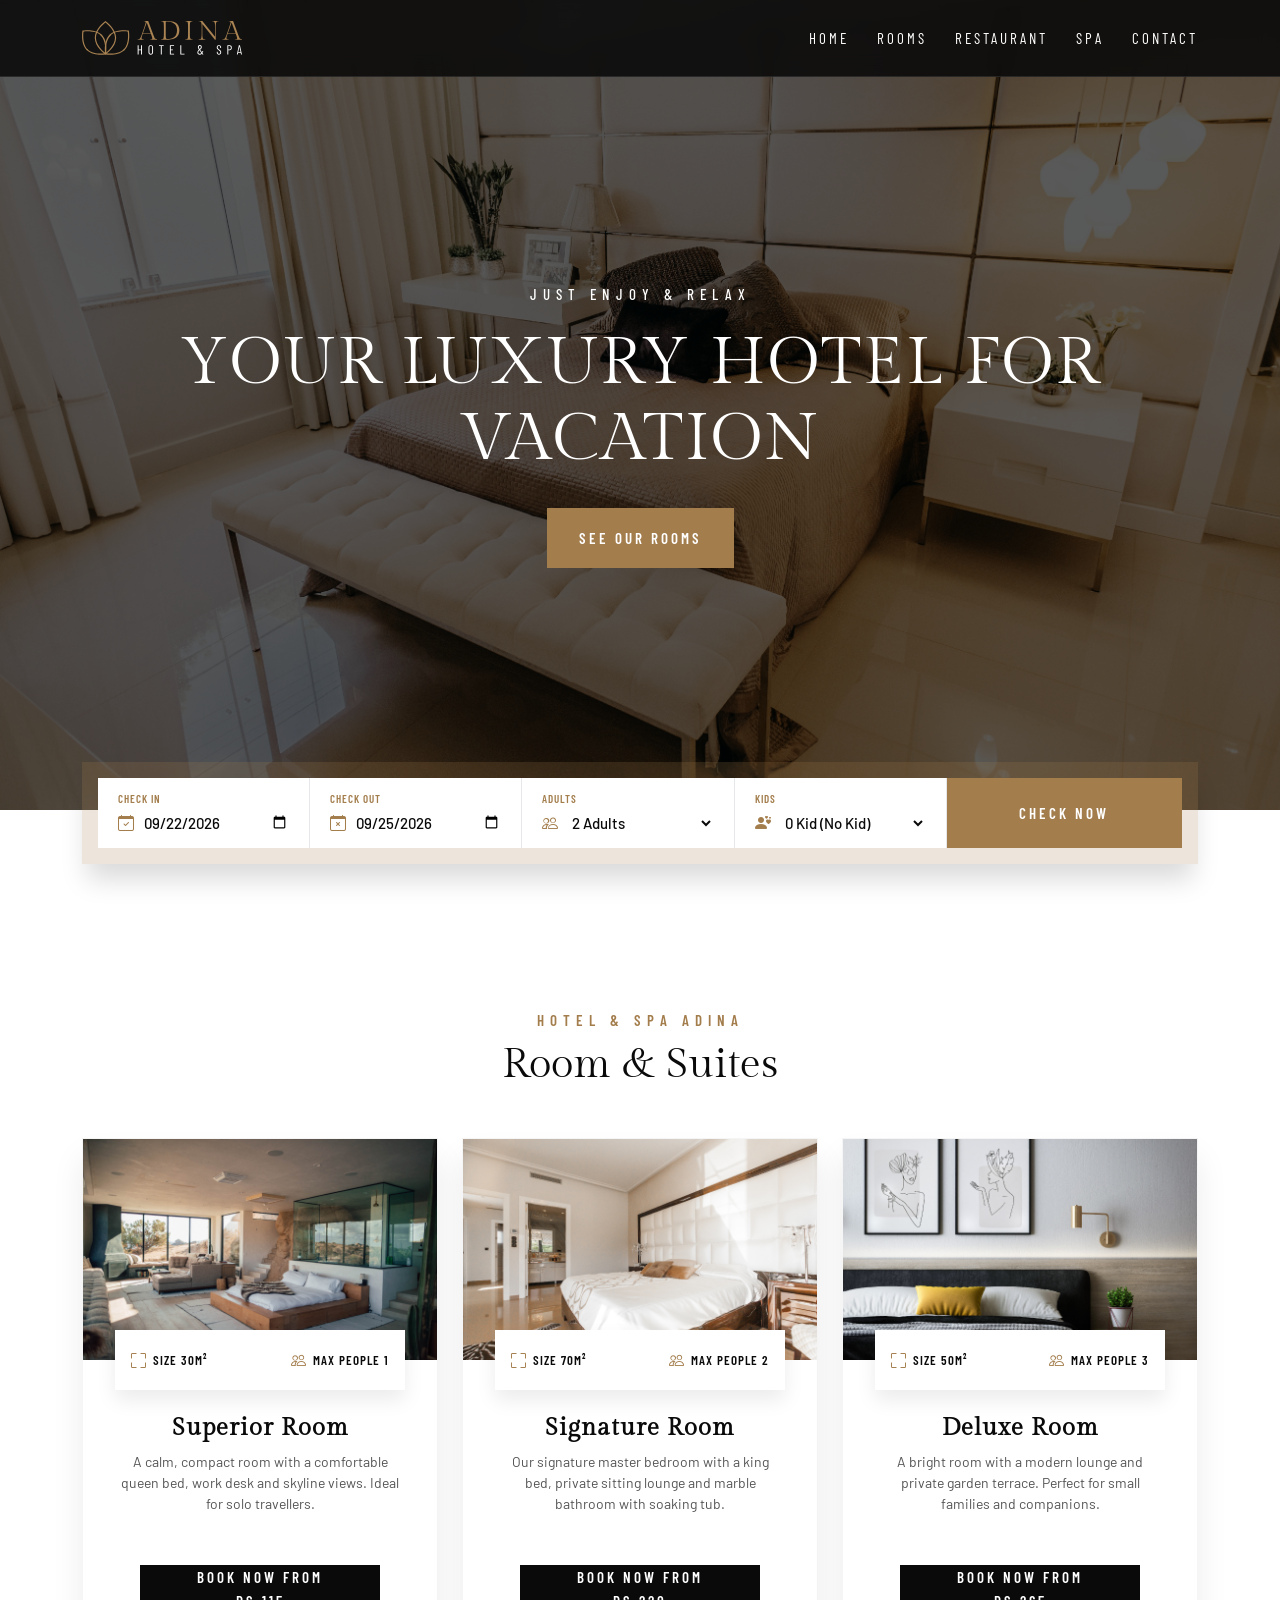
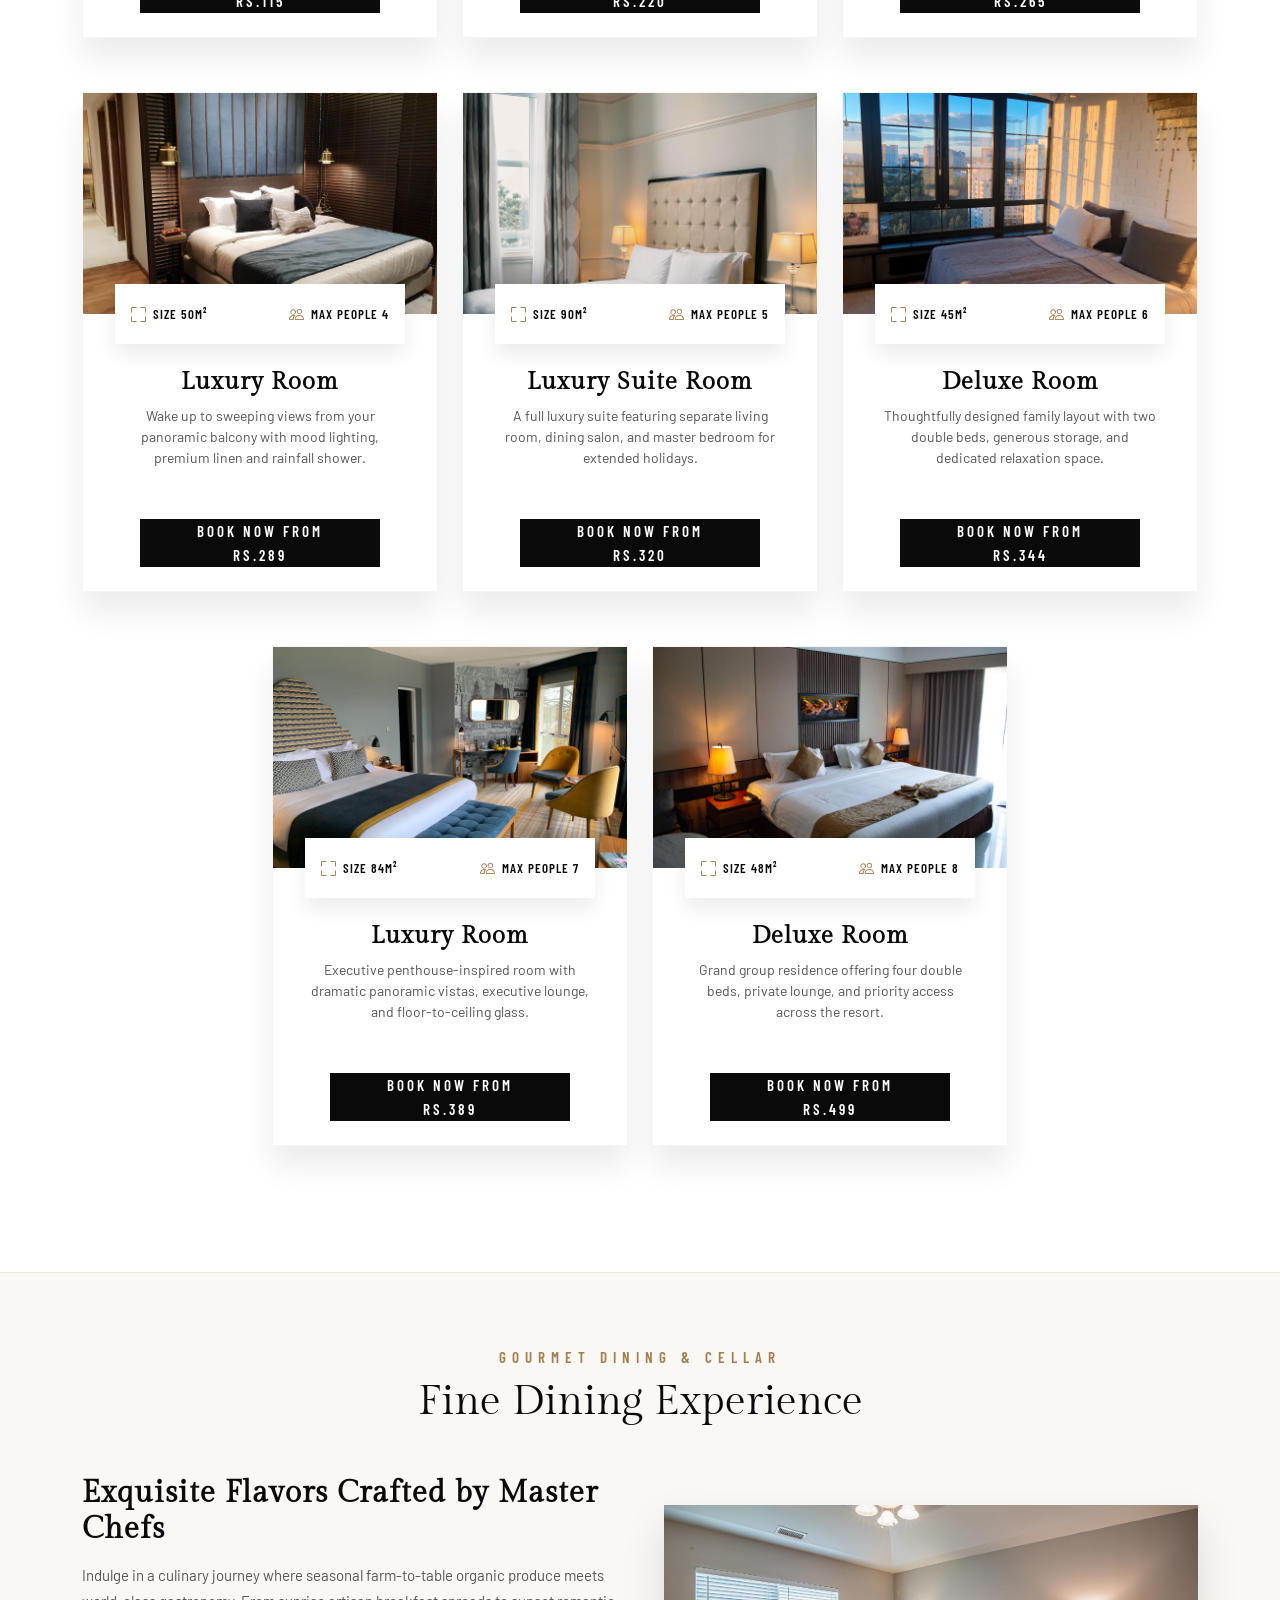
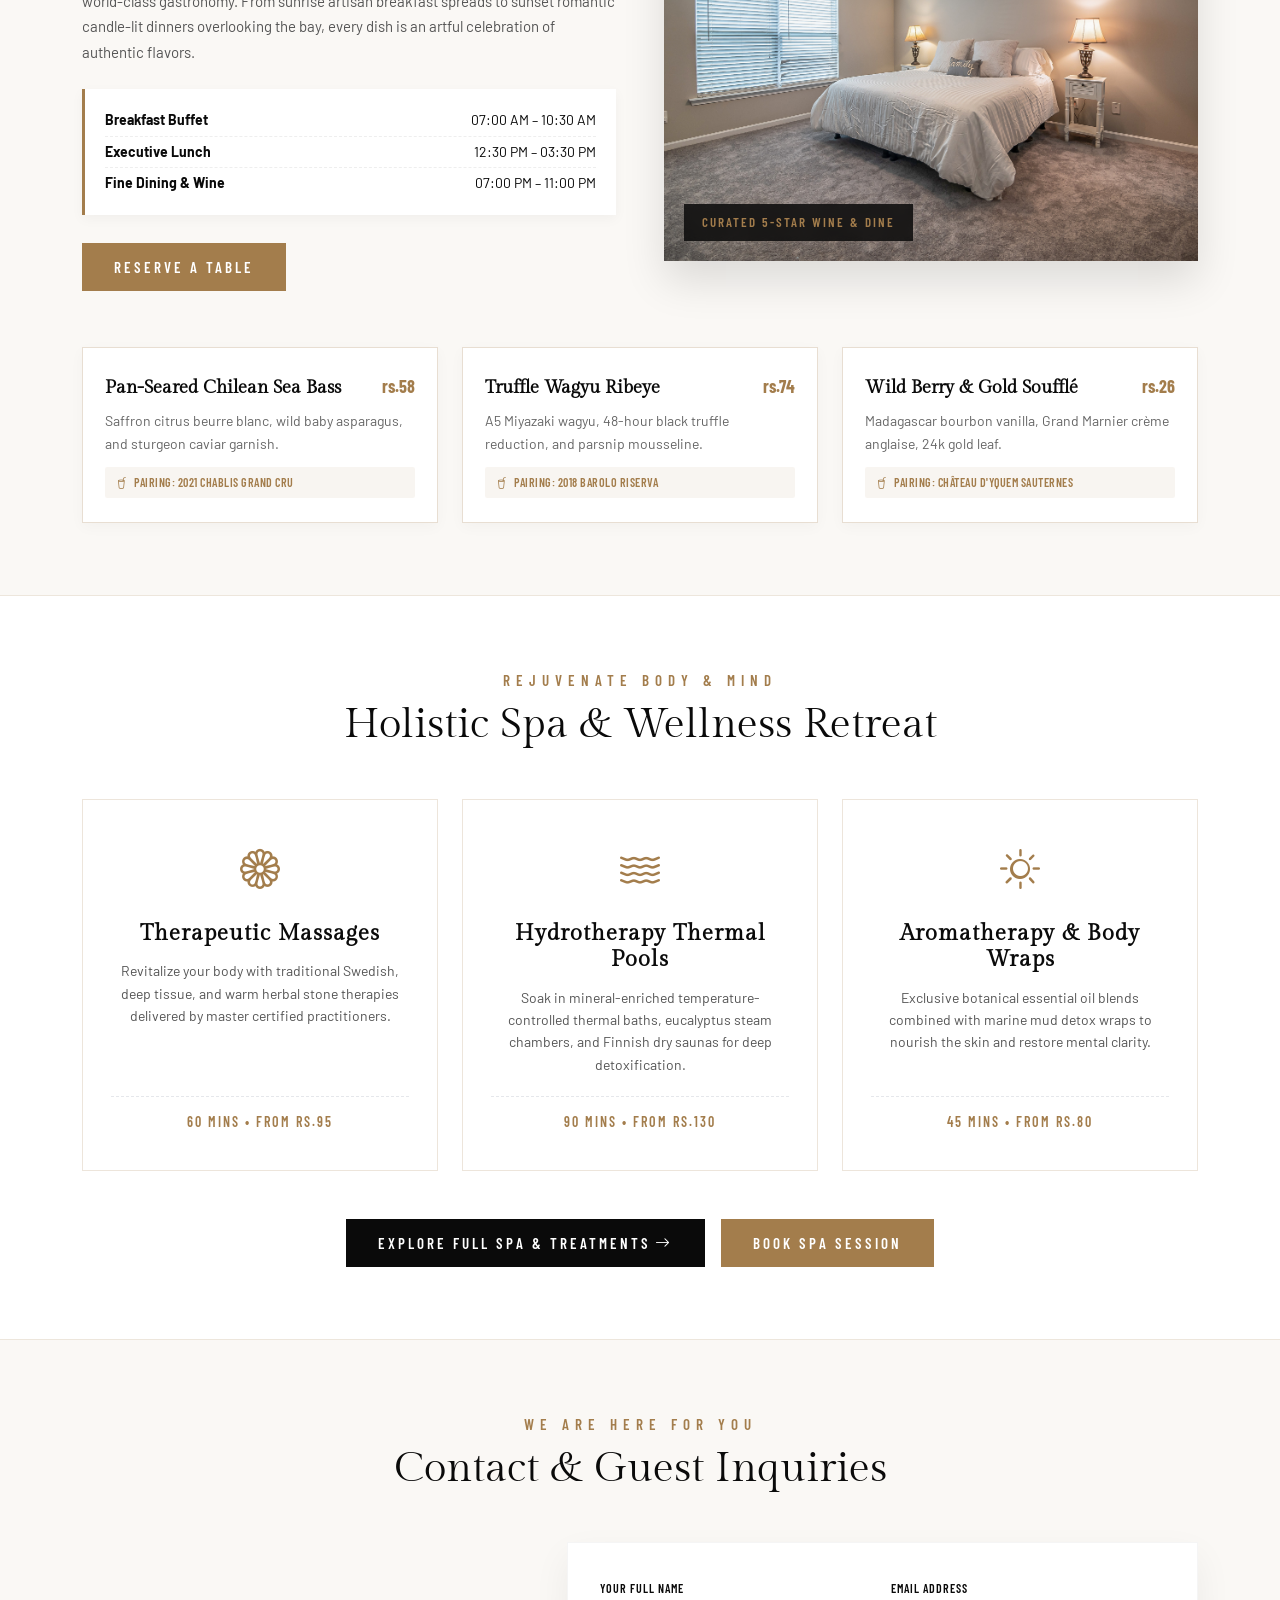
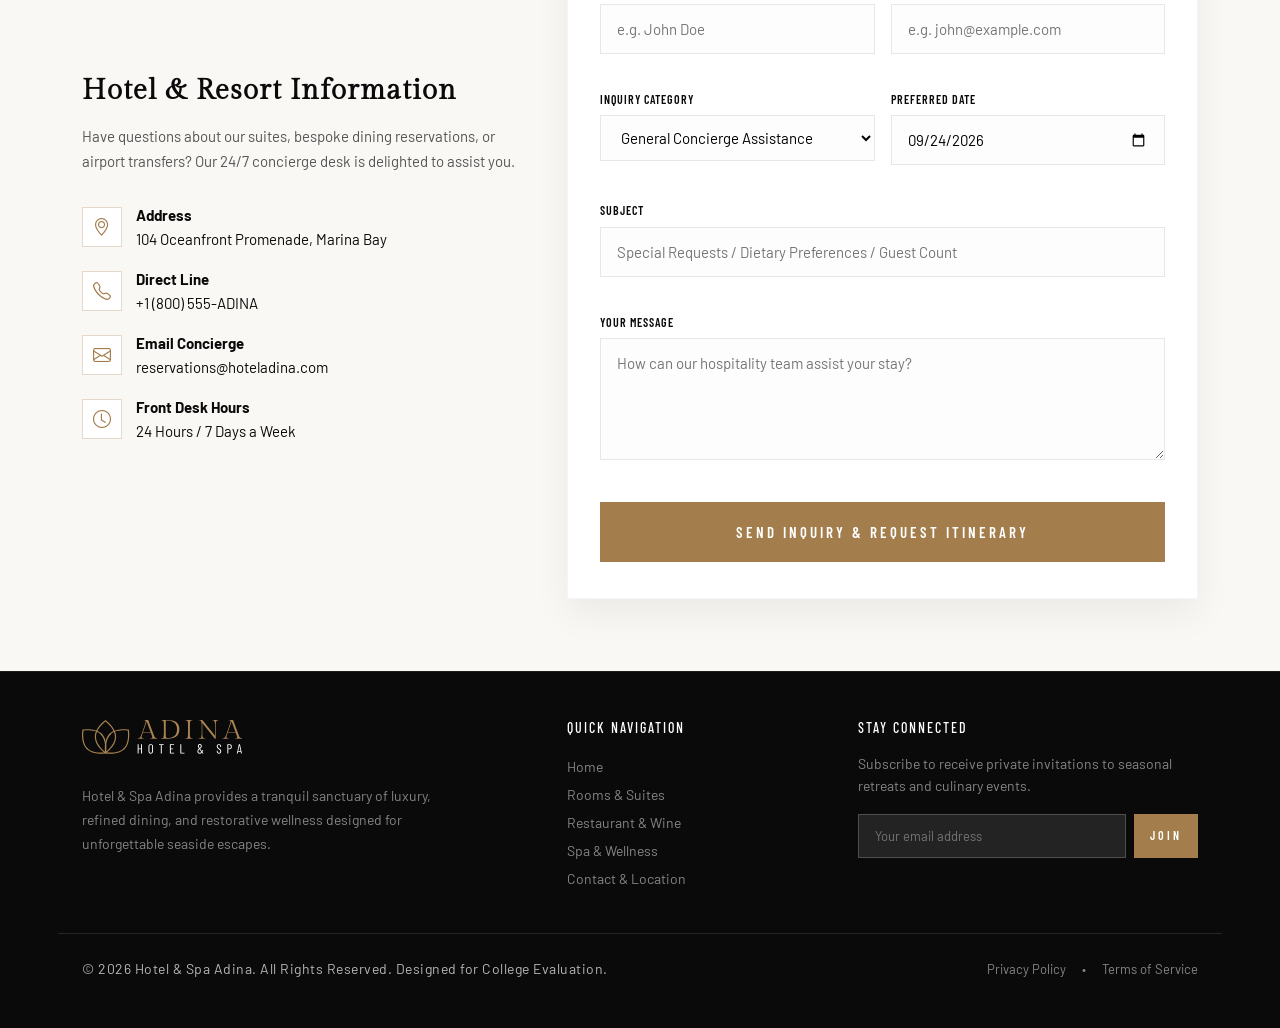
==== commit fc034645: "Linked booking.js into index.html and added newsletter form confirmation toast" ====
--- a/index.html
+++ b/index.html
@@ -680,5 +680,7 @@
 
   <!-- Main JavaScript for Responsive Features -->
   <script src="js/main.js"></script>
+  <!-- Booking Bar Flow & Newsletter (Ayush Tyagi) -->
+  <script src="js/booking.js"></script>
 </body>
 </html>
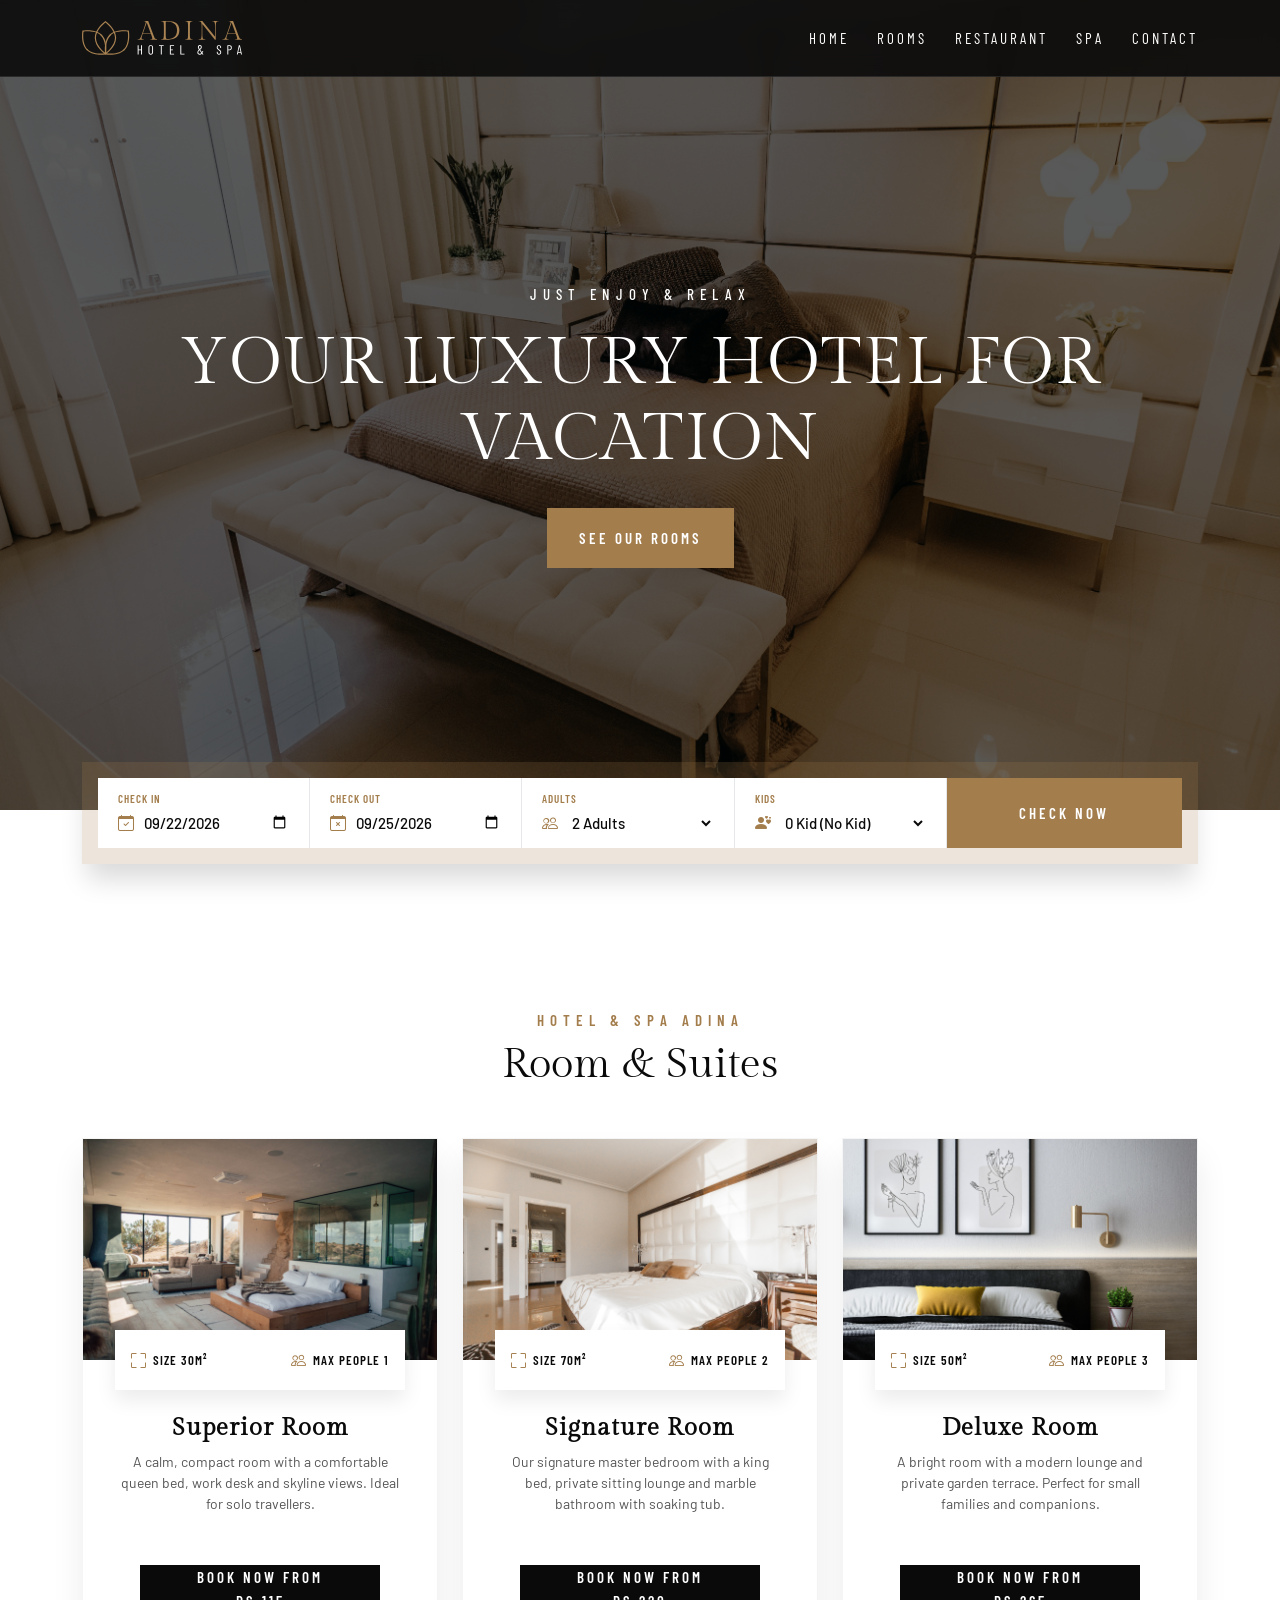
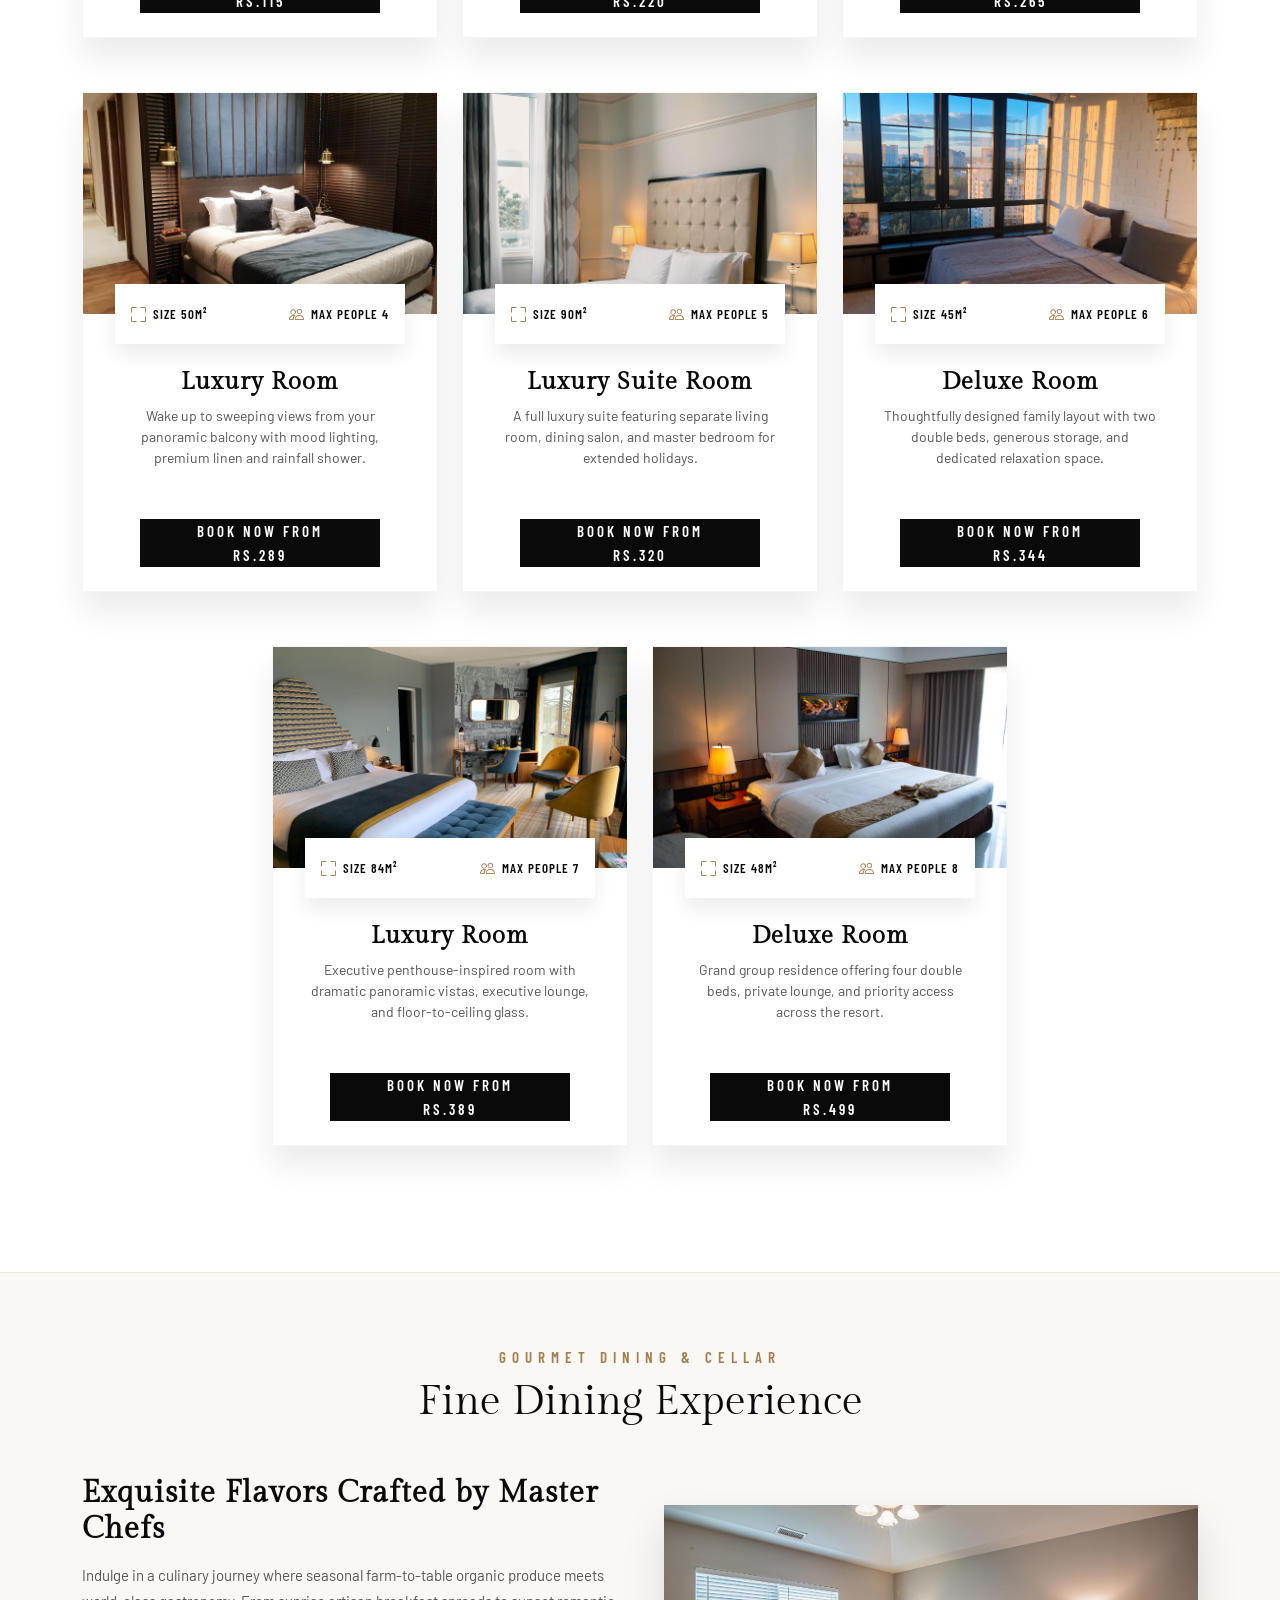
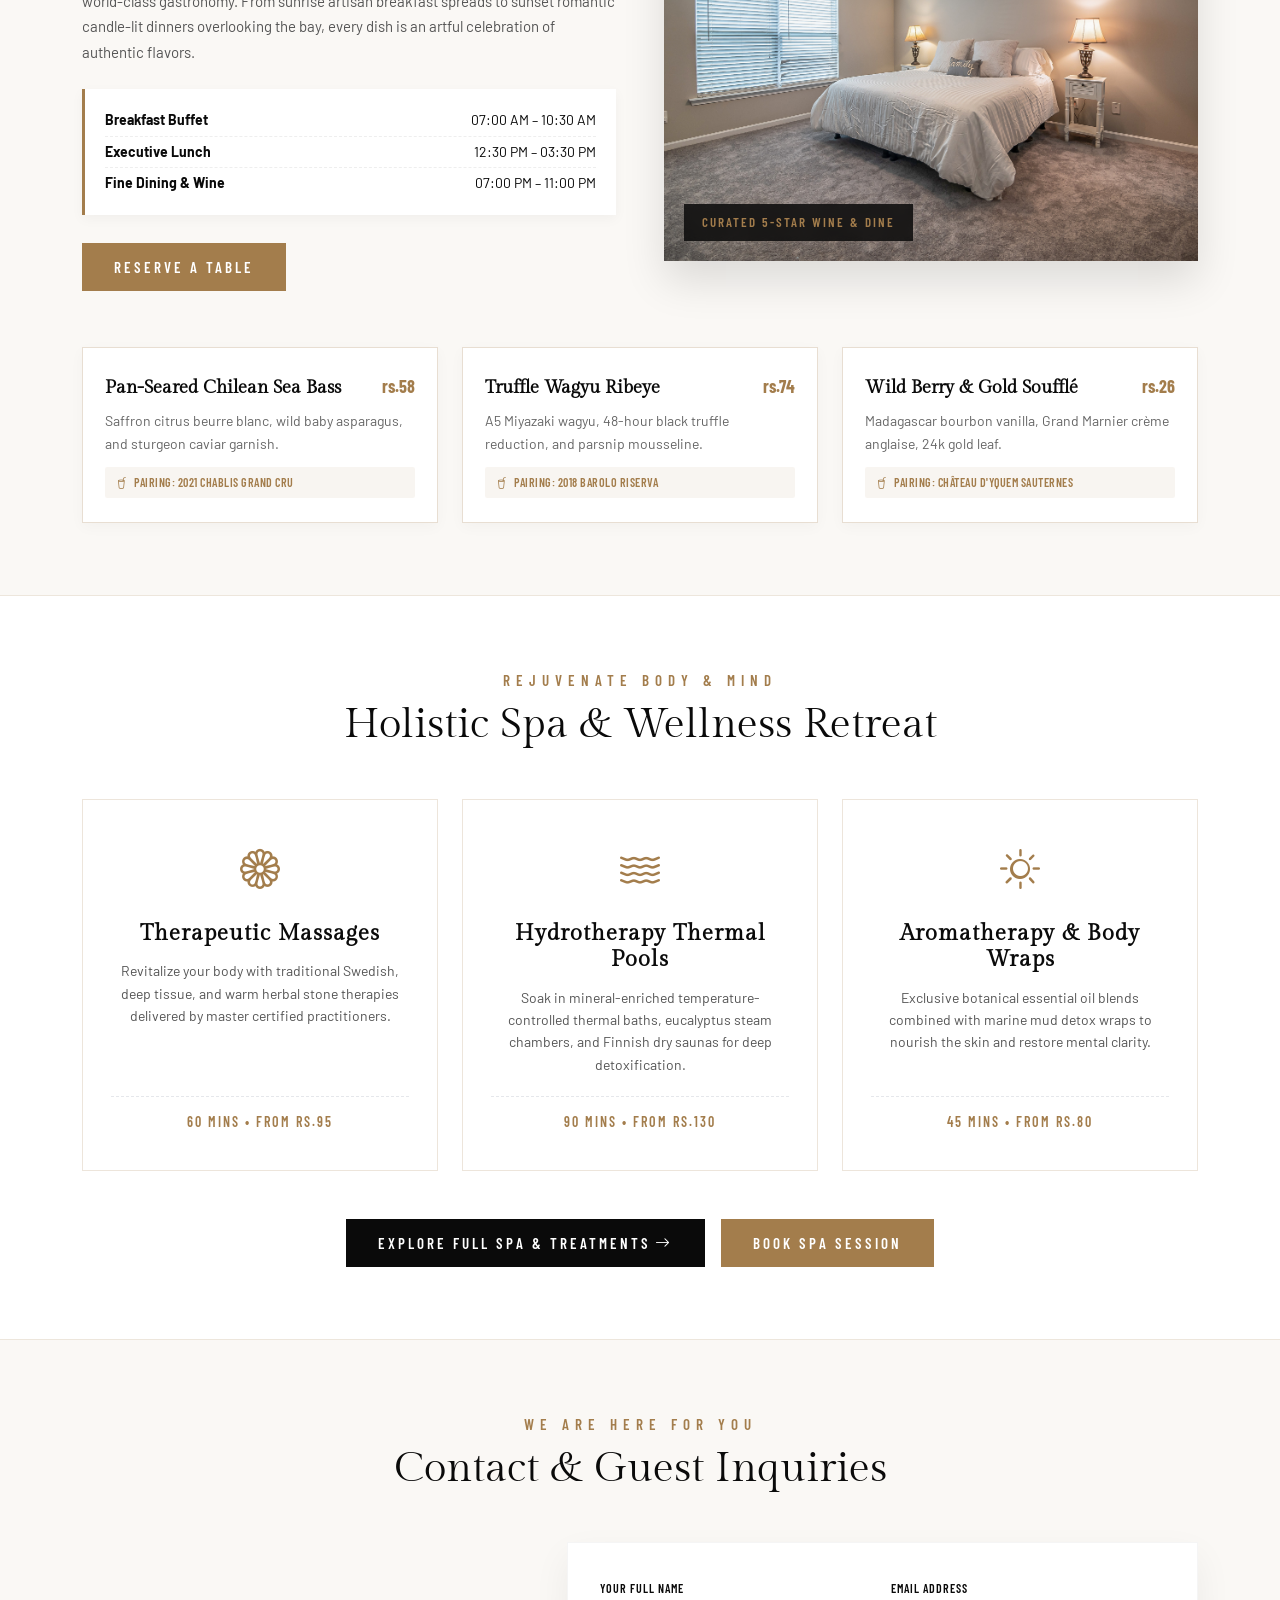
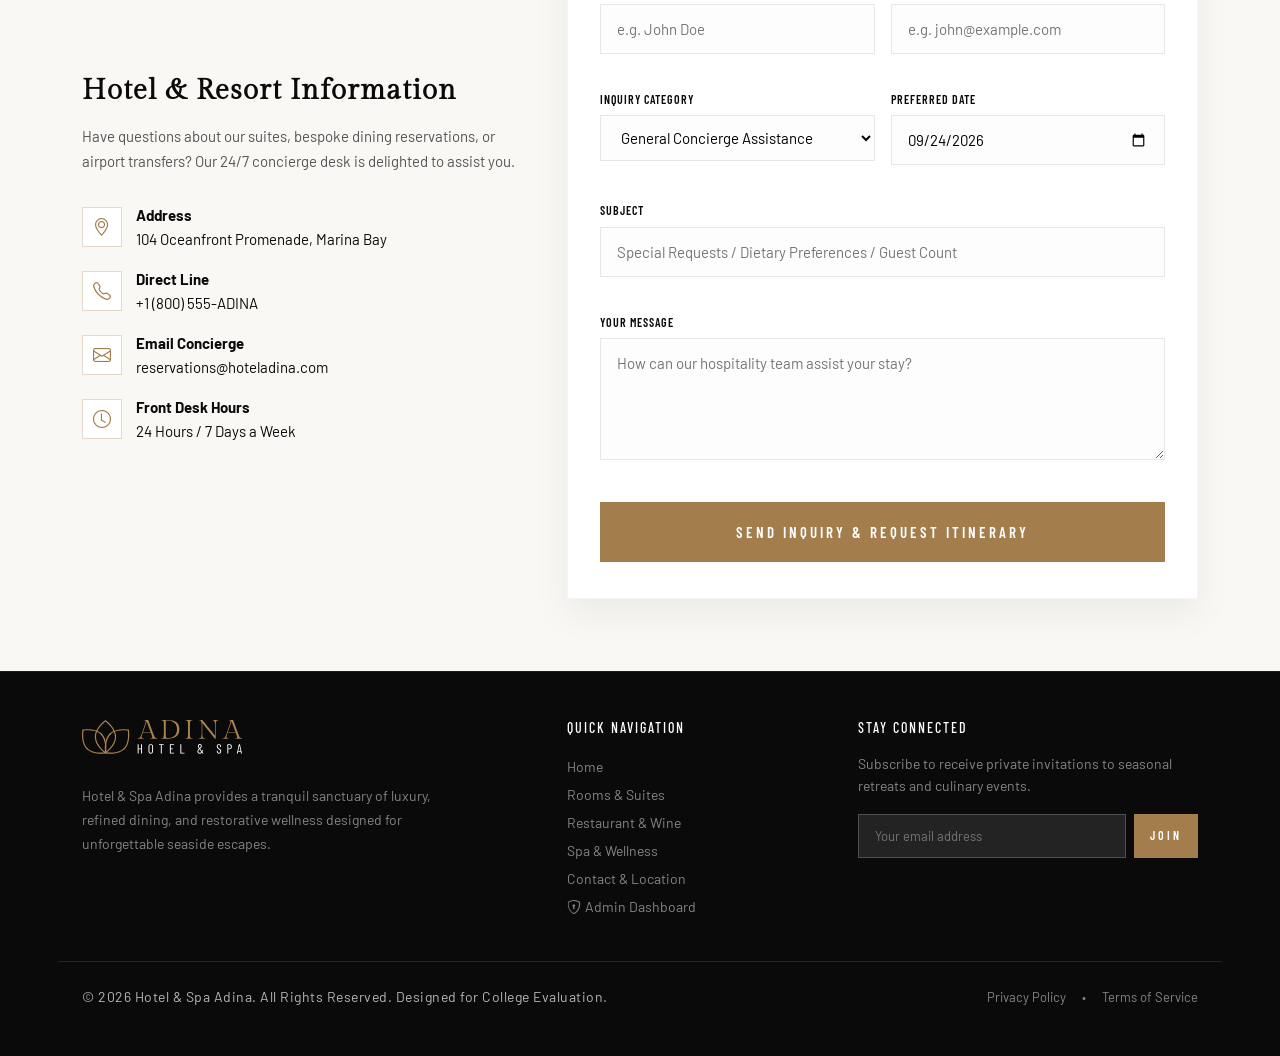
==== commit 9bbf3a29: "Cleaned and unified project folder structure: consolidated all CSS into css/ and added admin dashboa" ====
--- a/index.html
+++ b/index.html
@@ -651,6 +651,7 @@
             <li><a href="index.html#restaurant" class="text-white-50 text-decoration-none hover-accent">Restaurant &amp; Wine</a></li>
             <li><a href="spa.html" class="text-white-50 text-decoration-none hover-accent">Spa &amp; Wellness</a></li>
             <li><a href="index.html#contact" class="text-white-50 text-decoration-none hover-accent">Contact &amp; Location</a></li>
+            <li><a href="admin/index.html" class="text-white-50 text-decoration-none hover-accent"><i class="bi bi-shield-lock me-1"></i>Admin Dashboard</a></li>
           </ul>
         </div>
 
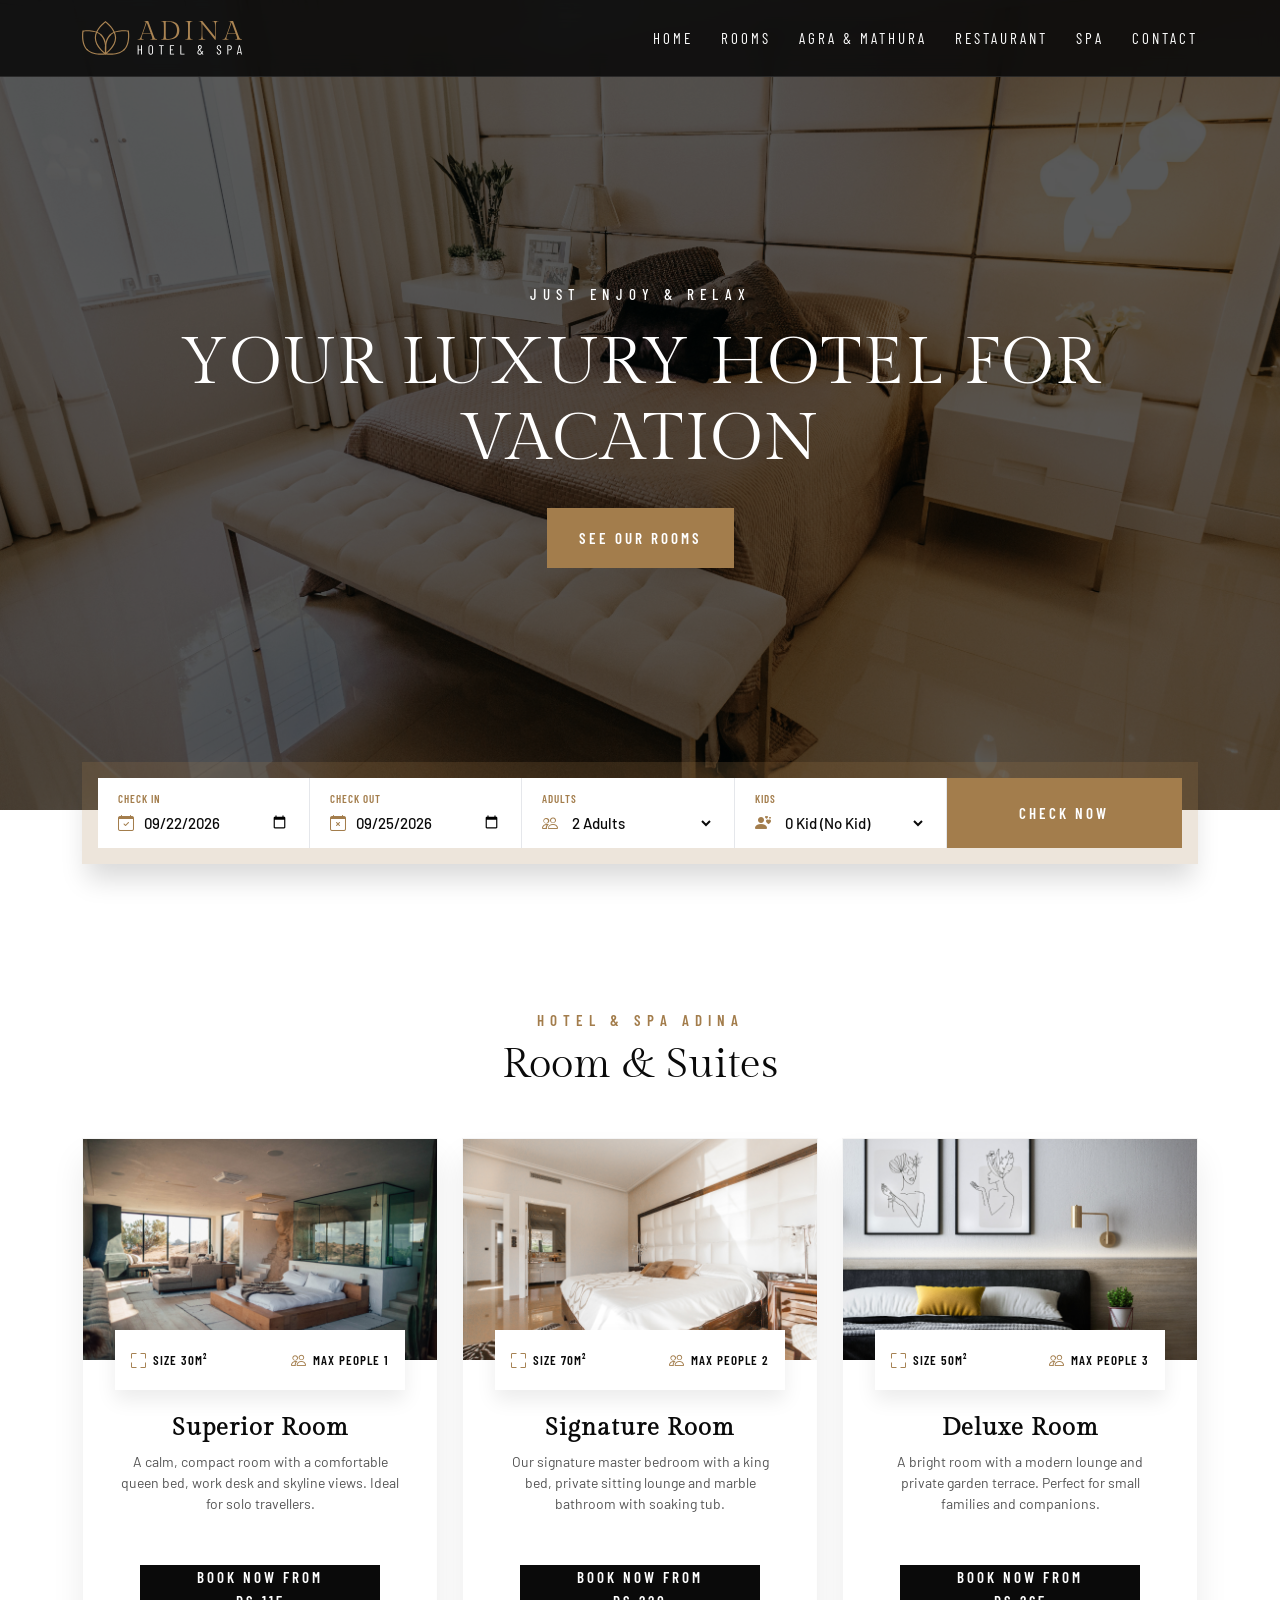
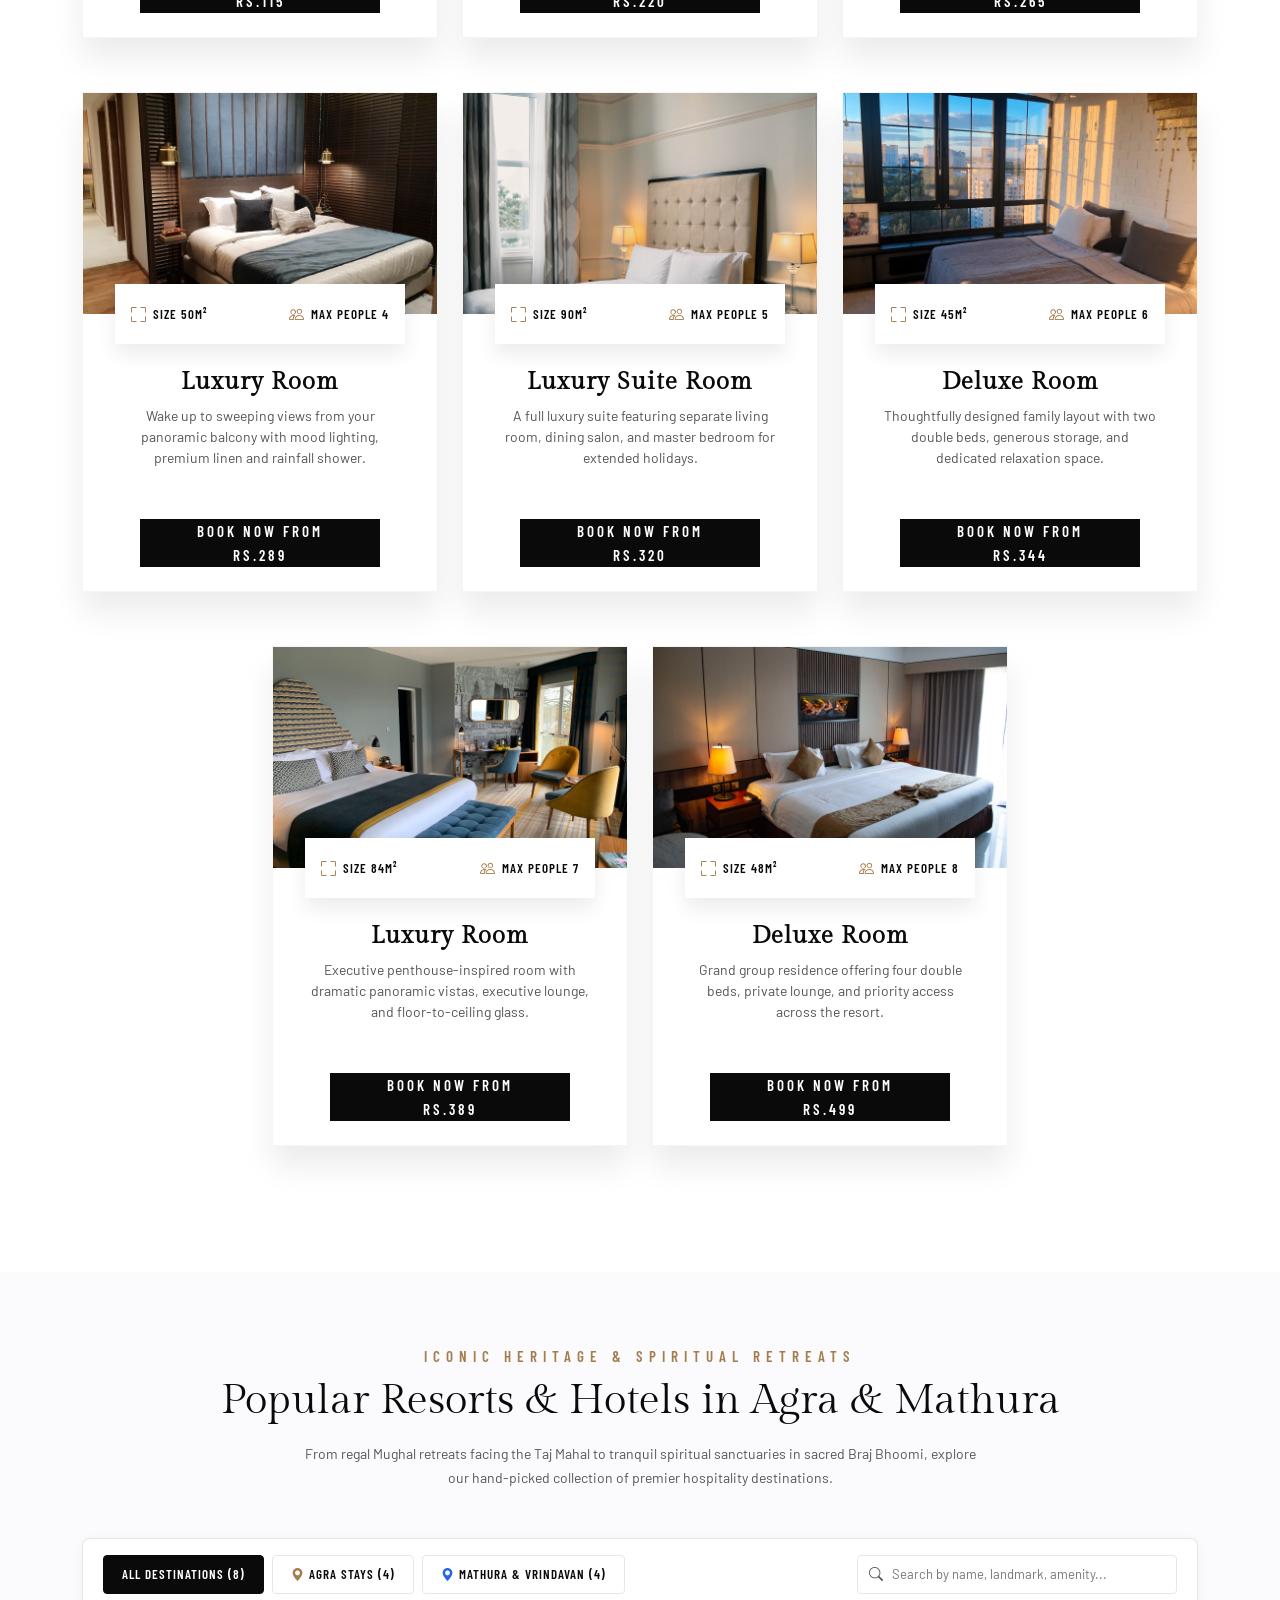
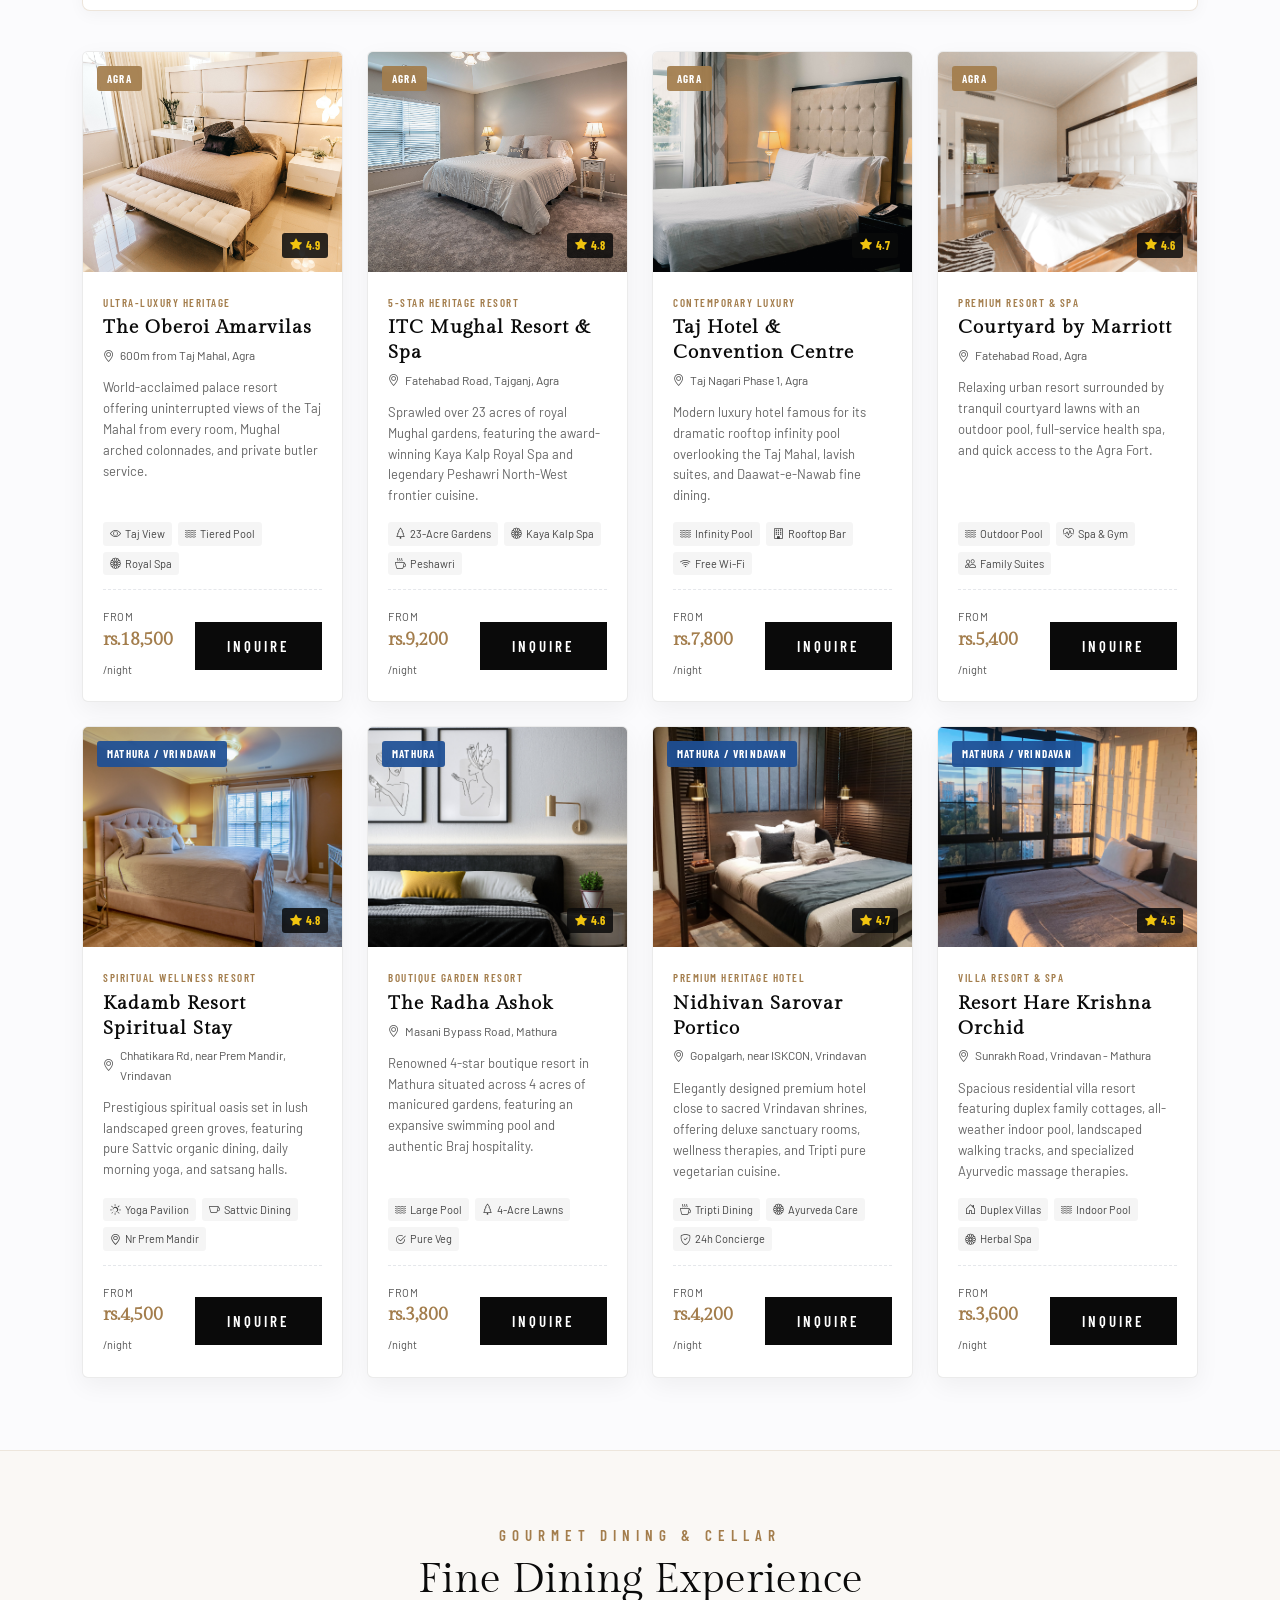
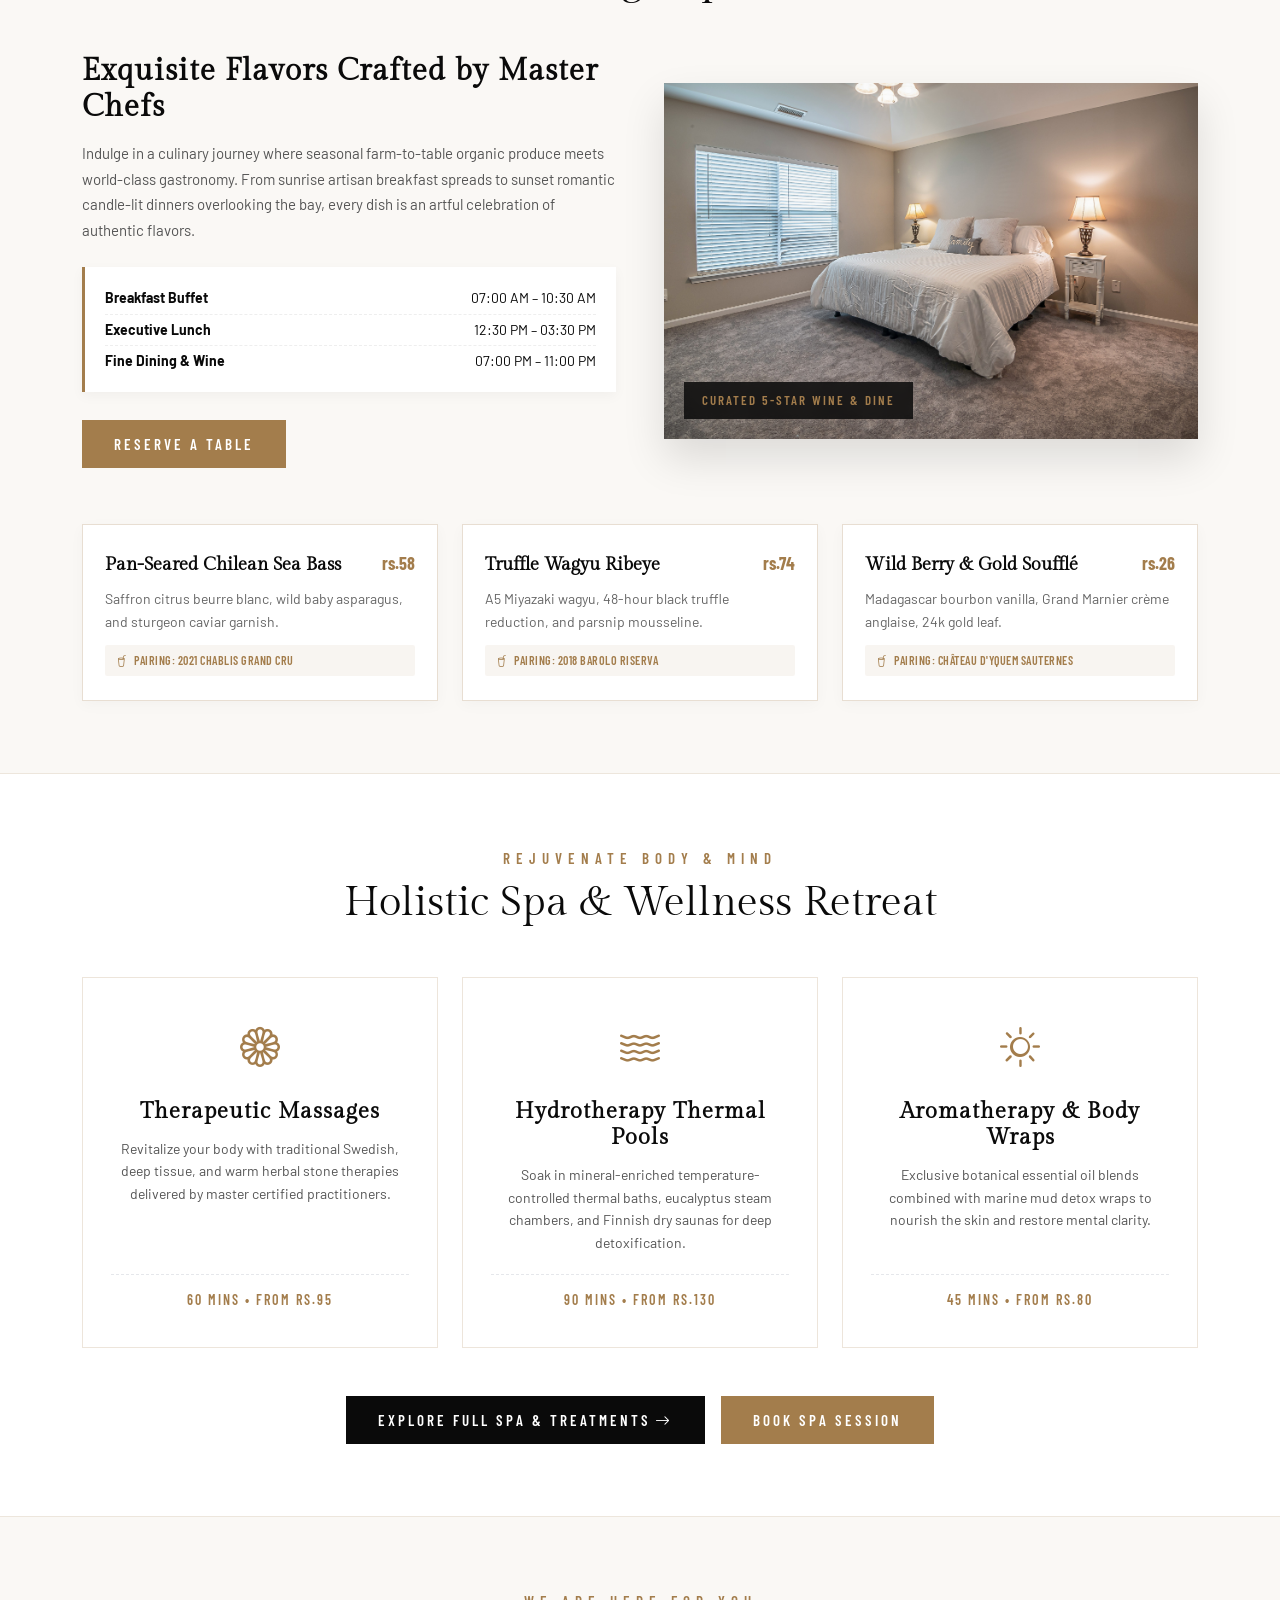
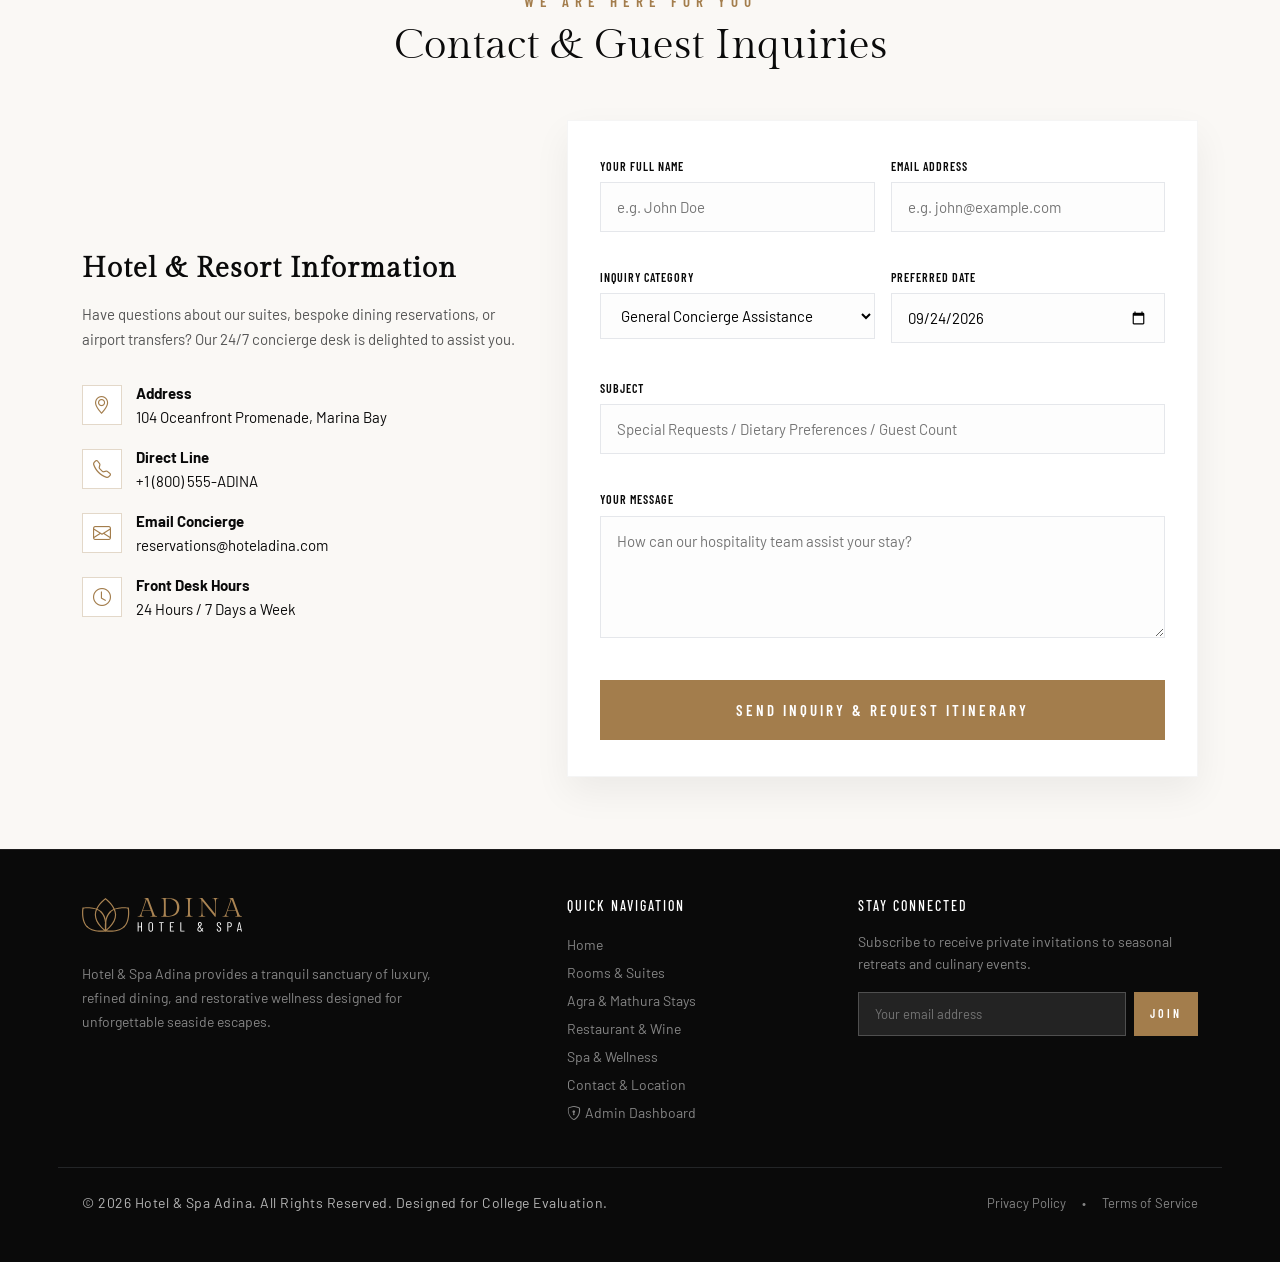
==== commit bd4c90f2: "Added popular luxury hotels and resorts in Agra and Mathura with interactive filter and live search" ====
--- a/index.html
+++ b/index.html
@@ -28,6 +28,7 @@
       <nav class="main-nav" aria-label="Main Navigation">
         <a href="index.html" class="nav-link-custom active">Home</a>
         <a href="rooms.html" class="nav-link-custom">Rooms</a>
+        <a href="#destinations" class="nav-link-custom">Agra &amp; Mathura</a>
         <a href="#restaurant" class="nav-link-custom">Restaurant</a>
         <a href="spa.html" class="nav-link-custom">Spa</a>
         <a href="#contact" class="nav-link-custom">Contact</a>
@@ -358,6 +359,326 @@
             </div>
           </article>
         </div>
+      </div>
+    </div>
+  </section>
+
+  <!-- ========================================================================
+       POPULAR HOTELS & RESORTS IN AGRA & MATHURA SECTION
+       ======================================================================== -->
+  <section class="destinations-section py-5" id="destinations">
+    <div class="container py-4">
+      <div class="section-header">
+        <p class="section-tag">Iconic Heritage &amp; Spiritual Retreats</p>
+        <h2 class="h2">Popular Resorts &amp; Hotels in Agra &amp; Mathura</h2>
+        <p class="section-subtitle" style="max-width: 680px; margin: 10px auto 0; color: var(--color-text-muted); font-size: 14px; line-height: 1.7;">
+          From regal Mughal retreats facing the Taj Mahal to tranquil spiritual sanctuaries in sacred Braj Bhoomi, explore our hand-picked collection of premier hospitality destinations.
+        </p>
+      </div>
+
+      <!-- Destination Toolbar (Filter Tabs + Live Search) -->
+      <div class="dest-toolbar">
+        <div class="dest-filter-tabs" id="destFilterTabs">
+          <button type="button" class="dest-tab-btn active" data-dest-filter="all">All Destinations (8)</button>
+          <button type="button" class="dest-tab-btn" data-dest-filter="agra"><i class="bi bi-geo-alt-fill me-1" style="color:var(--color-accent);"></i>Agra Stays (4)</button>
+          <button type="button" class="dest-tab-btn" data-dest-filter="mathura"><i class="bi bi-geo-alt-fill me-1" style="color:#2563eb;"></i>Mathura &amp; Vrindavan (4)</button>
+        </div>
+        <div class="dest-search-wrap">
+          <i class="bi bi-search"></i>
+          <input type="text" id="destSearchInput" class="dest-search-input" placeholder="Search by name, landmark, amenity..." aria-label="Search Agra & Mathura hotels">
+        </div>
+      </div>
+
+      <!-- Resorts Grid (8 Cards: 4 Agra, 4 Mathura) -->
+      <div class="row g-4" id="destinationsGrid">
+
+        <!-- 1. The Oberoi Amarvilas (Agra) -->
+        <div class="col-12 col-md-6 col-lg-3 dest-item" data-destination="agra">
+          <article class="resort-card">
+            <div class="resort-card-img-wrap">
+              <img src="assets/img/heroSlider/1.jpg" alt="The Oberoi Amarvilas, Agra">
+              <span class="resort-city-badge agra">Agra</span>
+              <span class="resort-rating-badge"><i class="bi bi-star-fill"></i> 4.9</span>
+            </div>
+            <div class="resort-card-body">
+              <p class="resort-category">Ultra-Luxury Heritage</p>
+              <h3 class="resort-title">The Oberoi Amarvilas</h3>
+              <p class="resort-location-line">
+                <i class="bi bi-geo-alt"></i> 600m from Taj Mahal, Agra
+              </p>
+              <p class="resort-desc">
+                World-acclaimed palace resort offering uninterrupted views of the Taj Mahal from every room, Mughal arched colonnades, and private butler service.
+              </p>
+              <div class="resort-amenities-row">
+                <span class="resort-chip"><i class="bi bi-eye"></i> Taj View</span>
+                <span class="resort-chip"><i class="bi bi-water"></i> Tiered Pool</span>
+                <span class="resort-chip"><i class="bi bi-flower1"></i> Royal Spa</span>
+              </div>
+              <div class="resort-card-footer">
+                <div>
+                  <div class="resort-price-tag">From</div>
+                  <div class="resort-price-val">rs.18,500 <small>/night</small></div>
+                </div>
+                <a href="#contact" class="btn-custom btn-custom-sm btn-dark" data-hotel-inquire="The Oberoi Amarvilas, Agra">
+                  Inquire
+                </a>
+              </div>
+            </div>
+          </article>
+        </div>
+
+        <!-- 2. ITC Mughal, a Luxury Collection Resort & Spa (Agra) -->
+        <div class="col-12 col-md-6 col-lg-3 dest-item" data-destination="agra">
+          <article class="resort-card">
+            <div class="resort-card-img-wrap">
+              <img src="assets/img/heroSlider/2.jpg" alt="ITC Mughal, Agra">
+              <span class="resort-city-badge agra">Agra</span>
+              <span class="resort-rating-badge"><i class="bi bi-star-fill"></i> 4.8</span>
+            </div>
+            <div class="resort-card-body">
+              <p class="resort-category">5-Star Heritage Resort</p>
+              <h3 class="resort-title">ITC Mughal Resort &amp; Spa</h3>
+              <p class="resort-location-line">
+                <i class="bi bi-geo-alt"></i> Fatehabad Road, Tajganj, Agra
+              </p>
+              <p class="resort-desc">
+                Sprawled over 23 acres of royal Mughal gardens, featuring the award-winning Kaya Kalp Royal Spa and legendary Peshawri North-West frontier cuisine.
+              </p>
+              <div class="resort-amenities-row">
+                <span class="resort-chip"><i class="bi bi-tree"></i> 23-Acre Gardens</span>
+                <span class="resort-chip"><i class="bi bi-flower1"></i> Kaya Kalp Spa</span>
+                <span class="resort-chip"><i class="bi bi-cup-hot"></i> Peshawri</span>
+              </div>
+              <div class="resort-card-footer">
+                <div>
+                  <div class="resort-price-tag">From</div>
+                  <div class="resort-price-val">rs.9,200 <small>/night</small></div>
+                </div>
+                <a href="#contact" class="btn-custom btn-custom-sm btn-dark" data-hotel-inquire="ITC Mughal Resort & Spa, Agra">
+                  Inquire
+                </a>
+              </div>
+            </div>
+          </article>
+        </div>
+
+        <!-- 3. Taj Hotel & Convention Centre (Agra) -->
+        <div class="col-12 col-md-6 col-lg-3 dest-item" data-destination="agra">
+          <article class="resort-card">
+            <div class="resort-card-img-wrap">
+              <img src="assets/img/rooms/5-lg.png" alt="Taj Hotel & Convention Centre, Agra">
+              <span class="resort-city-badge agra">Agra</span>
+              <span class="resort-rating-badge"><i class="bi bi-star-fill"></i> 4.7</span>
+            </div>
+            <div class="resort-card-body">
+              <p class="resort-category">Contemporary Luxury</p>
+              <h3 class="resort-title">Taj Hotel &amp; Convention Centre</h3>
+              <p class="resort-location-line">
+                <i class="bi bi-geo-alt"></i> Taj Nagari Phase 1, Agra
+              </p>
+              <p class="resort-desc">
+                Modern luxury hotel famous for its dramatic rooftop infinity pool overlooking the Taj Mahal, lavish suites, and Daawat-e-Nawab fine dining.
+              </p>
+              <div class="resort-amenities-row">
+                <span class="resort-chip"><i class="bi bi-water"></i> Infinity Pool</span>
+                <span class="resort-chip"><i class="bi bi-building"></i> Rooftop Bar</span>
+                <span class="resort-chip"><i class="bi bi-wifi"></i> Free Wi-Fi</span>
+              </div>
+              <div class="resort-card-footer">
+                <div>
+                  <div class="resort-price-tag">From</div>
+                  <div class="resort-price-val">rs.7,800 <small>/night</small></div>
+                </div>
+                <a href="#contact" class="btn-custom btn-custom-sm btn-dark" data-hotel-inquire="Taj Hotel & Convention Centre, Agra">
+                  Inquire
+                </a>
+              </div>
+            </div>
+          </article>
+        </div>
+
+        <!-- 4. Courtyard by Marriott (Agra) -->
+        <div class="col-12 col-md-6 col-lg-3 dest-item" data-destination="agra">
+          <article class="resort-card">
+            <div class="resort-card-img-wrap">
+              <img src="assets/img/rooms/2.png" alt="Courtyard by Marriott, Agra">
+              <span class="resort-city-badge agra">Agra</span>
+              <span class="resort-rating-badge"><i class="bi bi-star-fill"></i> 4.6</span>
+            </div>
+            <div class="resort-card-body">
+              <p class="resort-category">Premium Resort &amp; Spa</p>
+              <h3 class="resort-title">Courtyard by Marriott</h3>
+              <p class="resort-location-line">
+                <i class="bi bi-geo-alt"></i> Fatehabad Road, Agra
+              </p>
+              <p class="resort-desc">
+                Relaxing urban resort surrounded by tranquil courtyard lawns with an outdoor pool, full-service health spa, and quick access to the Agra Fort.
+              </p>
+              <div class="resort-amenities-row">
+                <span class="resort-chip"><i class="bi bi-water"></i> Outdoor Pool</span>
+                <span class="resort-chip"><i class="bi bi-heart-pulse"></i> Spa &amp; Gym</span>
+                <span class="resort-chip"><i class="bi bi-people"></i> Family Suites</span>
+              </div>
+              <div class="resort-card-footer">
+                <div>
+                  <div class="resort-price-tag">From</div>
+                  <div class="resort-price-val">rs.5,400 <small>/night</small></div>
+                </div>
+                <a href="#contact" class="btn-custom btn-custom-sm btn-dark" data-hotel-inquire="Courtyard by Marriott, Agra">
+                  Inquire
+                </a>
+              </div>
+            </div>
+          </article>
+        </div>
+
+        <!-- 5. Kadamb Resort Spiritual Stay (Vrindavan, Mathura) -->
+        <div class="col-12 col-md-6 col-lg-3 dest-item" data-destination="mathura">
+          <article class="resort-card">
+            <div class="resort-card-img-wrap">
+              <img src="assets/img/heroSlider/3.jpg" alt="Kadamb Resort Spiritual Stay, Vrindavan">
+              <span class="resort-city-badge mathura">Mathura / Vrindavan</span>
+              <span class="resort-rating-badge"><i class="bi bi-star-fill"></i> 4.8</span>
+            </div>
+            <div class="resort-card-body">
+              <p class="resort-category">Spiritual Wellness Resort</p>
+              <h3 class="resort-title">Kadamb Resort Spiritual Stay</h3>
+              <p class="resort-location-line">
+                <i class="bi bi-geo-alt"></i> Chhatikara Rd, near Prem Mandir, Vrindavan
+              </p>
+              <p class="resort-desc">
+                Prestigious spiritual oasis set in lush landscaped green groves, featuring pure Sattvic organic dining, daily morning yoga, and satsang halls.
+              </p>
+              <div class="resort-amenities-row">
+                <span class="resort-chip"><i class="bi bi-sun"></i> Yoga Pavilion</span>
+                <span class="resort-chip"><i class="bi bi-cup"></i> Sattvic Dining</span>
+                <span class="resort-chip"><i class="bi bi-geo-alt"></i> Nr Prem Mandir</span>
+              </div>
+              <div class="resort-card-footer">
+                <div>
+                  <div class="resort-price-tag">From</div>
+                  <div class="resort-price-val">rs.4,500 <small>/night</small></div>
+                </div>
+                <a href="#contact" class="btn-custom btn-custom-sm btn-dark" data-hotel-inquire="Kadamb Resort Spiritual Stay, Vrindavan - Mathura">
+                  Inquire
+                </a>
+              </div>
+            </div>
+          </article>
+        </div>
+
+        <!-- 6. The Radha Ashok (Mathura) -->
+        <div class="col-12 col-md-6 col-lg-3 dest-item" data-destination="mathura">
+          <article class="resort-card">
+            <div class="resort-card-img-wrap">
+              <img src="assets/img/rooms/3.png" alt="The Radha Ashok, Mathura">
+              <span class="resort-city-badge mathura">Mathura</span>
+              <span class="resort-rating-badge"><i class="bi bi-star-fill"></i> 4.6</span>
+            </div>
+            <div class="resort-card-body">
+              <p class="resort-category">Boutique Garden Resort</p>
+              <h3 class="resort-title">The Radha Ashok</h3>
+              <p class="resort-location-line">
+                <i class="bi bi-geo-alt"></i> Masani Bypass Road, Mathura
+              </p>
+              <p class="resort-desc">
+                Renowned 4-star boutique resort in Mathura situated across 4 acres of manicured gardens, featuring an expansive swimming pool and authentic Braj hospitality.
+              </p>
+              <div class="resort-amenities-row">
+                <span class="resort-chip"><i class="bi bi-water"></i> Large Pool</span>
+                <span class="resort-chip"><i class="bi bi-tree"></i> 4-Acre Lawns</span>
+                <span class="resort-chip"><i class="bi bi-check2-circle"></i> Pure Veg</span>
+              </div>
+              <div class="resort-card-footer">
+                <div>
+                  <div class="resort-price-tag">From</div>
+                  <div class="resort-price-val">rs.3,800 <small>/night</small></div>
+                </div>
+                <a href="#contact" class="btn-custom btn-custom-sm btn-dark" data-hotel-inquire="The Radha Ashok, Mathura">
+                  Inquire
+                </a>
+              </div>
+            </div>
+          </article>
+        </div>
+
+        <!-- 7. Nidhivan Sarovar Portico (Vrindavan, Mathura) -->
+        <div class="col-12 col-md-6 col-lg-3 dest-item" data-destination="mathura">
+          <article class="resort-card">
+            <div class="resort-card-img-wrap">
+              <img src="assets/img/rooms/4.png" alt="Nidhivan Sarovar Portico, Vrindavan">
+              <span class="resort-city-badge mathura">Mathura / Vrindavan</span>
+              <span class="resort-rating-badge"><i class="bi bi-star-fill"></i> 4.7</span>
+            </div>
+            <div class="resort-card-body">
+              <p class="resort-category">Premium Heritage Hotel</p>
+              <h3 class="resort-title">Nidhivan Sarovar Portico</h3>
+              <p class="resort-location-line">
+                <i class="bi bi-geo-alt"></i> Gopalgarh, near ISKCON, Vrindavan
+              </p>
+              <p class="resort-desc">
+                Elegantly designed premium hotel close to sacred Vrindavan shrines, offering deluxe sanctuary rooms, wellness therapies, and Tripti pure vegetarian cuisine.
+              </p>
+              <div class="resort-amenities-row">
+                <span class="resort-chip"><i class="bi bi-cup-hot"></i> Tripti Dining</span>
+                <span class="resort-chip"><i class="bi bi-flower1"></i> Ayurveda Care</span>
+                <span class="resort-chip"><i class="bi bi-shield-check"></i> 24h Concierge</span>
+              </div>
+              <div class="resort-card-footer">
+                <div>
+                  <div class="resort-price-tag">From</div>
+                  <div class="resort-price-val">rs.4,200 <small>/night</small></div>
+                </div>
+                <a href="#contact" class="btn-custom btn-custom-sm btn-dark" data-hotel-inquire="Nidhivan Sarovar Portico, Vrindavan - Mathura">
+                  Inquire
+                </a>
+              </div>
+            </div>
+          </article>
+        </div>
+
+        <!-- 8. Resort Hare Krishna Orchid (Vrindavan, Mathura) -->
+        <div class="col-12 col-md-6 col-lg-3 dest-item" data-destination="mathura">
+          <article class="resort-card">
+            <div class="resort-card-img-wrap">
+              <img src="assets/img/rooms/6.png" alt="Resort Hare Krishna Orchid, Vrindavan">
+              <span class="resort-city-badge mathura">Mathura / Vrindavan</span>
+              <span class="resort-rating-badge"><i class="bi bi-star-fill"></i> 4.5</span>
+            </div>
+            <div class="resort-card-body">
+              <p class="resort-category">Villa Resort &amp; Spa</p>
+              <h3 class="resort-title">Resort Hare Krishna Orchid</h3>
+              <p class="resort-location-line">
+                <i class="bi bi-geo-alt"></i> Sunrakh Road, Vrindavan - Mathura
+              </p>
+              <p class="resort-desc">
+                Spacious residential villa resort featuring duplex family cottages, all-weather indoor pool, landscaped walking tracks, and specialized Ayurvedic massage therapies.
+              </p>
+              <div class="resort-amenities-row">
+                <span class="resort-chip"><i class="bi bi-house-door"></i> Duplex Villas</span>
+                <span class="resort-chip"><i class="bi bi-water"></i> Indoor Pool</span>
+                <span class="resort-chip"><i class="bi bi-flower1"></i> Herbal Spa</span>
+              </div>
+              <div class="resort-card-footer">
+                <div>
+                  <div class="resort-price-tag">From</div>
+                  <div class="resort-price-val">rs.3,600 <small>/night</small></div>
+                </div>
+                <a href="#contact" class="btn-custom btn-custom-sm btn-dark" data-hotel-inquire="Resort Hare Krishna Orchid, Vrindavan - Mathura">
+                  Inquire
+                </a>
+              </div>
+            </div>
+          </article>
+        </div>
+
+      </div>
+
+      <!-- No Results Placeholder for Destination Search -->
+      <div id="destNoResult" style="display:none; text-align:center; padding: 40px 20px; color: var(--color-text-muted);">
+        <i class="bi bi-building-slash" style="font-size: 2.2rem; color: var(--color-accent); display:block; margin-bottom: 10px;"></i>
+        <h5>No properties match your destination search</h5>
+        <p style="font-size: 13px;">Try searching for "Taj", "Pool", "Prem Mandir", "Gardens", or clear the filter.</p>
       </div>
     </div>
   </section>
@@ -648,6 +969,7 @@
           <ul class="list-unstyled" style="font-size: 14px; line-height: 2;">
             <li><a href="index.html#home" class="text-white-50 text-decoration-none hover-accent">Home</a></li>
             <li><a href="rooms.html" class="text-white-50 text-decoration-none hover-accent">Rooms &amp; Suites</a></li>
+            <li><a href="#destinations" class="text-white-50 text-decoration-none hover-accent">Agra &amp; Mathura Stays</a></li>
             <li><a href="index.html#restaurant" class="text-white-50 text-decoration-none hover-accent">Restaurant &amp; Wine</a></li>
             <li><a href="spa.html" class="text-white-50 text-decoration-none hover-accent">Spa &amp; Wellness</a></li>
             <li><a href="index.html#contact" class="text-white-50 text-decoration-none hover-accent">Contact &amp; Location</a></li>
--- a/css/style.css
+++ b/css/style.css
@@ -1185,3 +1185,257 @@
   }
 }
 
+/* --------------------------------------------------------------------------
+   14. POPULAR HOTELS & RESORTS — AGRA & MATHURA DESTINATIONS
+   -------------------------------------------------------------------------- */
+.destinations-section {
+  background-color: #fbfbfd;
+  position: relative;
+}
+
+.dest-toolbar {
+  display: flex;
+  flex-wrap: wrap;
+  align-items: center;
+  justify-content: space-between;
+  gap: 16px;
+  margin-bottom: 40px;
+  padding: 16px 20px;
+  background: var(--color-white);
+  border: 1px solid rgba(163, 125, 76, 0.2);
+  border-radius: 8px;
+  box-shadow: 0 4px 16px rgba(0, 0, 0, 0.04);
+}
+
+.dest-filter-tabs {
+  display: flex;
+  flex-wrap: wrap;
+  gap: 8px;
+}
+
+.dest-tab-btn {
+  padding: 8px 18px;
+  font-family: var(--font-tertiary);
+  font-size: 13px;
+  font-weight: 600;
+  text-transform: uppercase;
+  letter-spacing: 1px;
+  border: 1px solid var(--color-border);
+  background: var(--color-white);
+  color: var(--color-primary);
+  border-radius: 4px;
+  cursor: pointer;
+  transition: var(--transition);
+}
+
+.dest-tab-btn:hover {
+  border-color: var(--color-accent);
+  color: var(--color-accent);
+}
+
+.dest-tab-btn.active {
+  background: var(--color-primary);
+  border-color: var(--color-primary);
+  color: var(--color-white);
+}
+
+.dest-search-wrap {
+  flex: 1;
+  max-width: 320px;
+  min-width: 200px;
+  position: relative;
+}
+
+.dest-search-wrap i {
+  position: absolute;
+  left: 12px;
+  top: 50%;
+  transform: translateY(-50%);
+  color: var(--color-text-muted);
+  font-size: 14px;
+}
+
+.dest-search-input {
+  width: 100%;
+  padding: 8px 12px 8px 34px;
+  border: 1px solid var(--color-border);
+  border-radius: 4px;
+  font-family: var(--font-secondary);
+  font-size: 13px;
+  outline: none;
+  transition: var(--transition);
+}
+
+.dest-search-input:focus {
+  border-color: var(--color-accent);
+  box-shadow: 0 0 0 3px rgba(163, 125, 76, 0.15);
+}
+
+.resort-card {
+  background: var(--color-white);
+  border: 1px solid rgba(0, 0, 0, 0.08);
+  border-radius: 6px;
+  overflow: hidden;
+  transition: var(--transition);
+  height: 100%;
+  display: flex;
+  flex-direction: column;
+  box-shadow: 0 8px 24px rgba(0, 0, 0, 0.05);
+}
+
+.resort-card:hover {
+  transform: translateY(-6px);
+  box-shadow: 0 20px 35px rgba(163, 125, 76, 0.15);
+  border-color: rgba(163, 125, 76, 0.35);
+}
+
+.resort-card-img-wrap {
+  position: relative;
+  height: 220px;
+  overflow: hidden;
+  background: #111;
+}
+
+.resort-card-img-wrap img {
+  width: 100%;
+  height: 100%;
+  object-fit: cover;
+  transition: transform 0.6s ease;
+}
+
+.resort-card:hover .resort-card-img-wrap img {
+  transform: scale(1.06);
+}
+
+.resort-city-badge {
+  position: absolute;
+  top: 14px;
+  left: 14px;
+  padding: 4px 10px;
+  font-family: var(--font-tertiary);
+  font-size: 11px;
+  font-weight: 700;
+  text-transform: uppercase;
+  letter-spacing: 1.2px;
+  color: #fff;
+  border-radius: 3px;
+  backdrop-filter: blur(8px);
+}
+
+.resort-city-badge.agra {
+  background: rgba(163, 125, 76, 0.92);
+}
+
+.resort-city-badge.mathura {
+  background: rgba(30, 80, 150, 0.92);
+}
+
+.resort-rating-badge {
+  position: absolute;
+  bottom: 14px;
+  right: 14px;
+  background: rgba(10, 10, 10, 0.85);
+  color: #f1c40f;
+  padding: 3px 8px;
+  border-radius: 3px;
+  font-family: var(--font-tertiary);
+  font-size: 12px;
+  font-weight: 700;
+  display: flex;
+  align-items: center;
+  gap: 4px;
+}
+
+.resort-card-body {
+  padding: 22px 20px 18px;
+  display: flex;
+  flex-direction: column;
+  flex: 1;
+}
+
+.resort-category {
+  font-family: var(--font-tertiary);
+  font-size: 11px;
+  text-transform: uppercase;
+  letter-spacing: 1.5px;
+  color: var(--color-accent);
+  font-weight: 600;
+  margin-bottom: 4px;
+}
+
+.resort-title {
+  font-family: var(--font-primary);
+  font-size: 19px;
+  font-weight: 600;
+  color: var(--color-primary);
+  margin-bottom: 6px;
+  line-height: 1.3;
+}
+
+.resort-location-line {
+  font-size: 12px;
+  color: var(--color-text-muted);
+  margin-bottom: 12px;
+  display: flex;
+  align-items: center;
+  gap: 5px;
+}
+
+.resort-desc {
+  font-size: 13px;
+  line-height: 1.6;
+  color: #666;
+  margin-bottom: 16px;
+  flex: 1;
+}
+
+.resort-amenities-row {
+  display: flex;
+  flex-wrap: wrap;
+  gap: 6px;
+  margin-bottom: 18px;
+  padding-bottom: 14px;
+  border-bottom: 1px dashed var(--color-border);
+}
+
+.resort-chip {
+  font-size: 11px;
+  color: #444;
+  background: rgba(0, 0, 0, 0.04);
+  padding: 3px 7px;
+  border-radius: 3px;
+  display: inline-flex;
+  align-items: center;
+  gap: 4px;
+}
+
+.resort-card-footer {
+  display: flex;
+  align-items: center;
+  justify-content: space-between;
+  margin-top: auto;
+}
+
+.resort-price-tag {
+  font-family: var(--font-secondary);
+  font-size: 11px;
+  color: var(--color-text-muted);
+  text-transform: uppercase;
+  letter-spacing: 0.5px;
+}
+
+.resort-price-val {
+  font-family: var(--font-primary);
+  font-size: 18px;
+  font-weight: 700;
+  color: var(--color-accent);
+}
+
+.resort-price-val small {
+  font-family: var(--font-secondary);
+  font-size: 11px;
+  color: var(--color-text-muted);
+  font-weight: 400;
+}
+
+
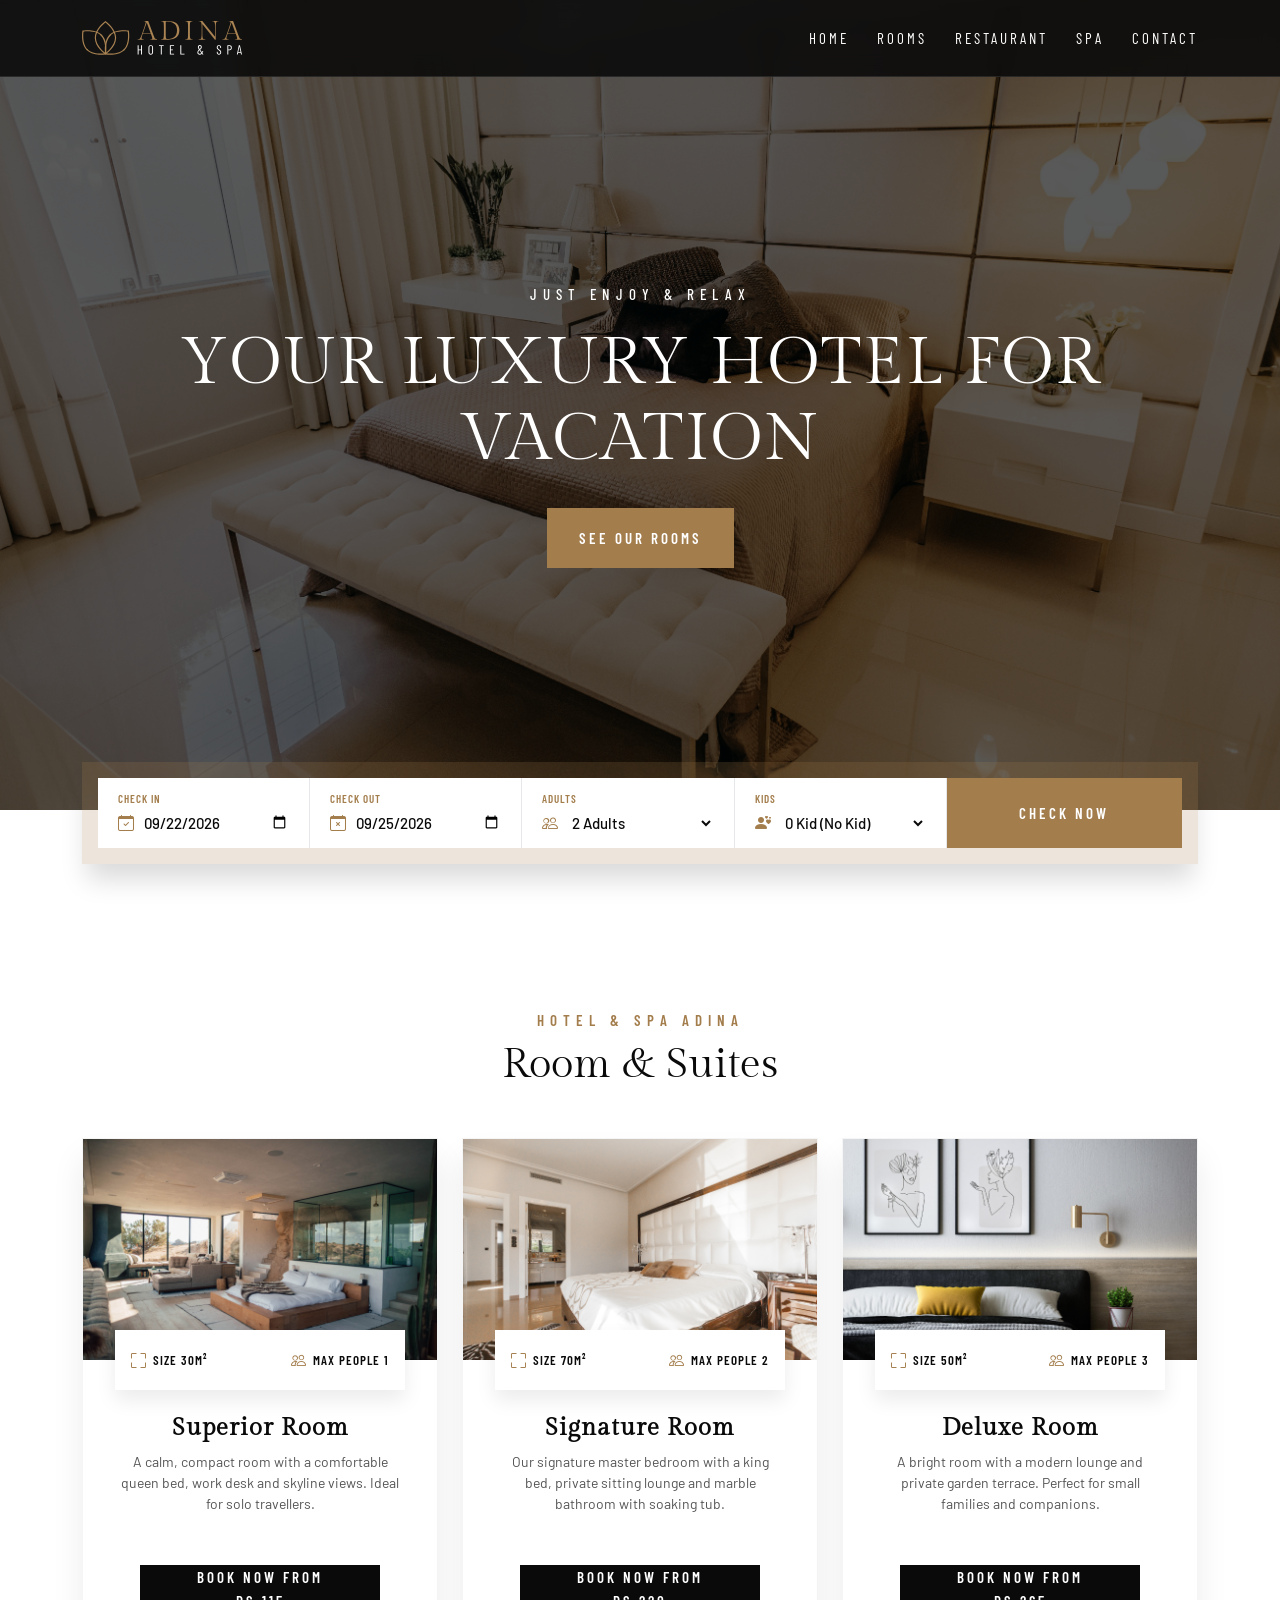
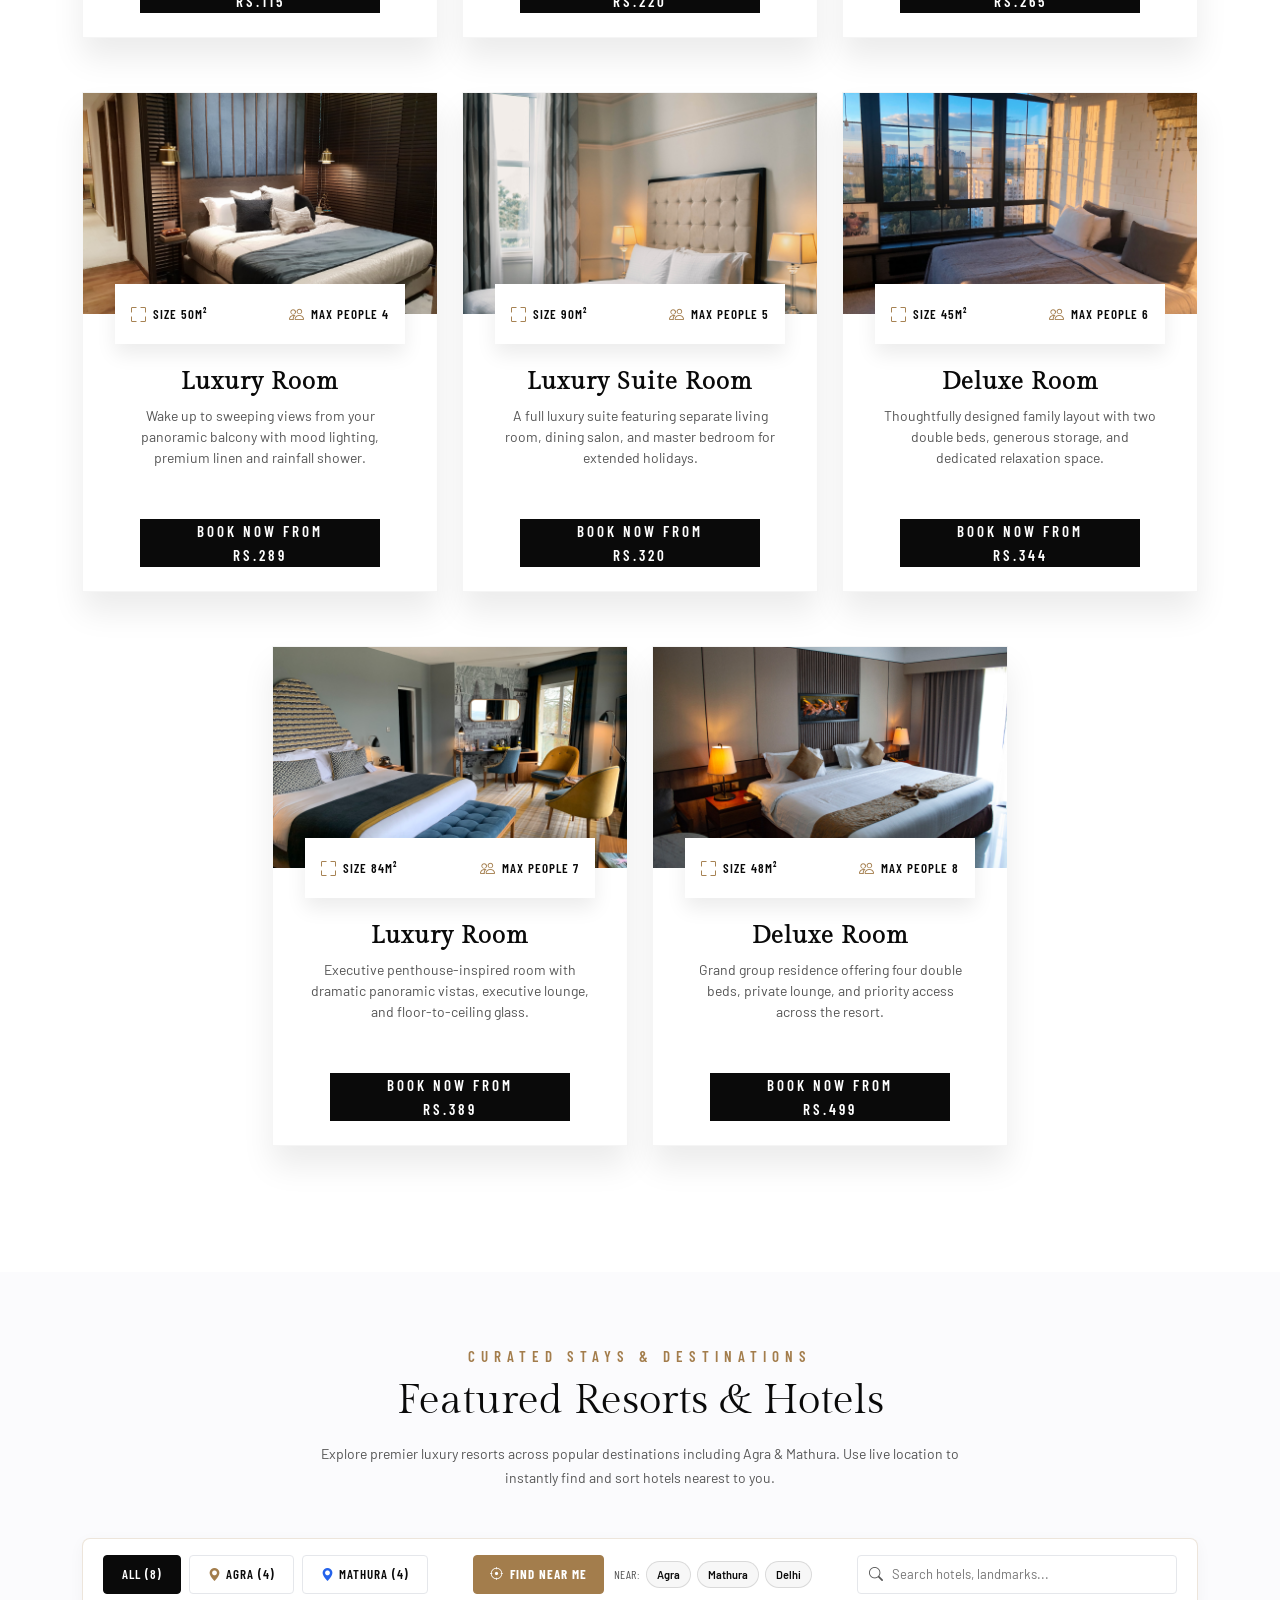
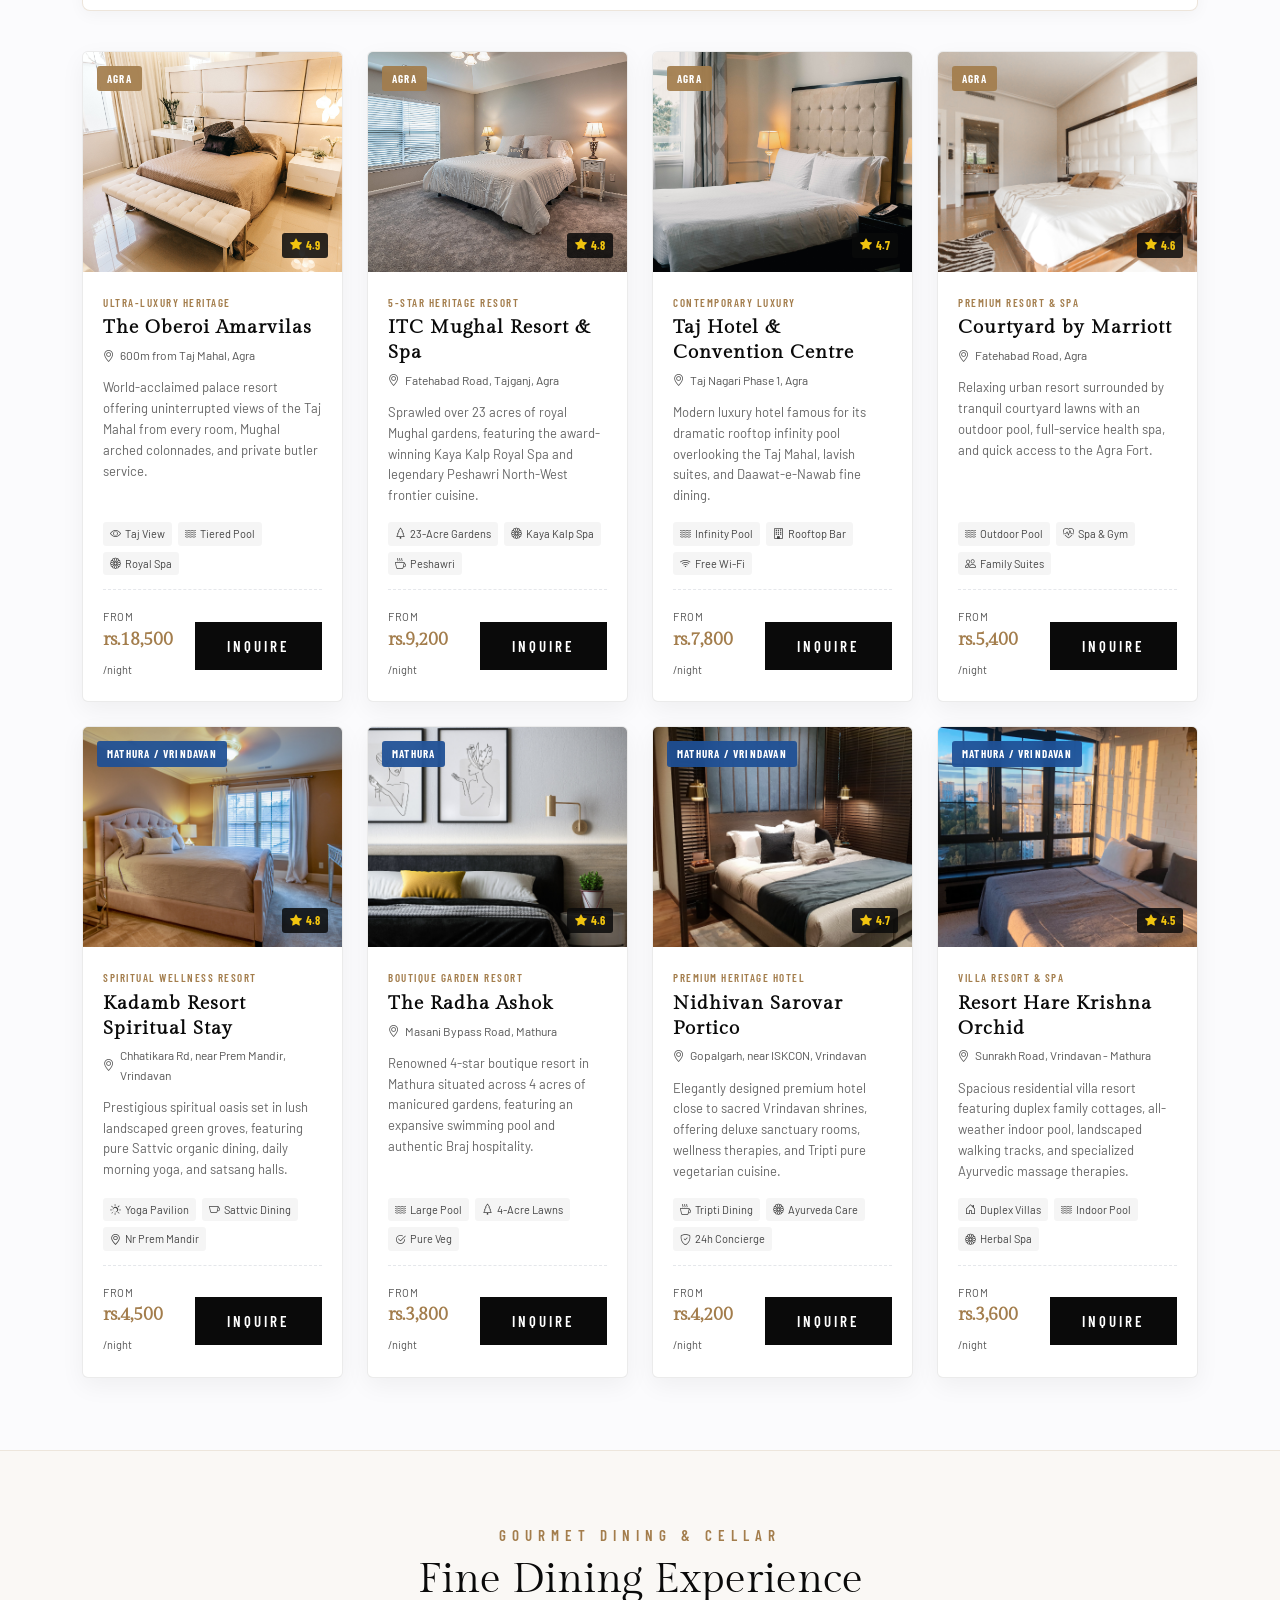
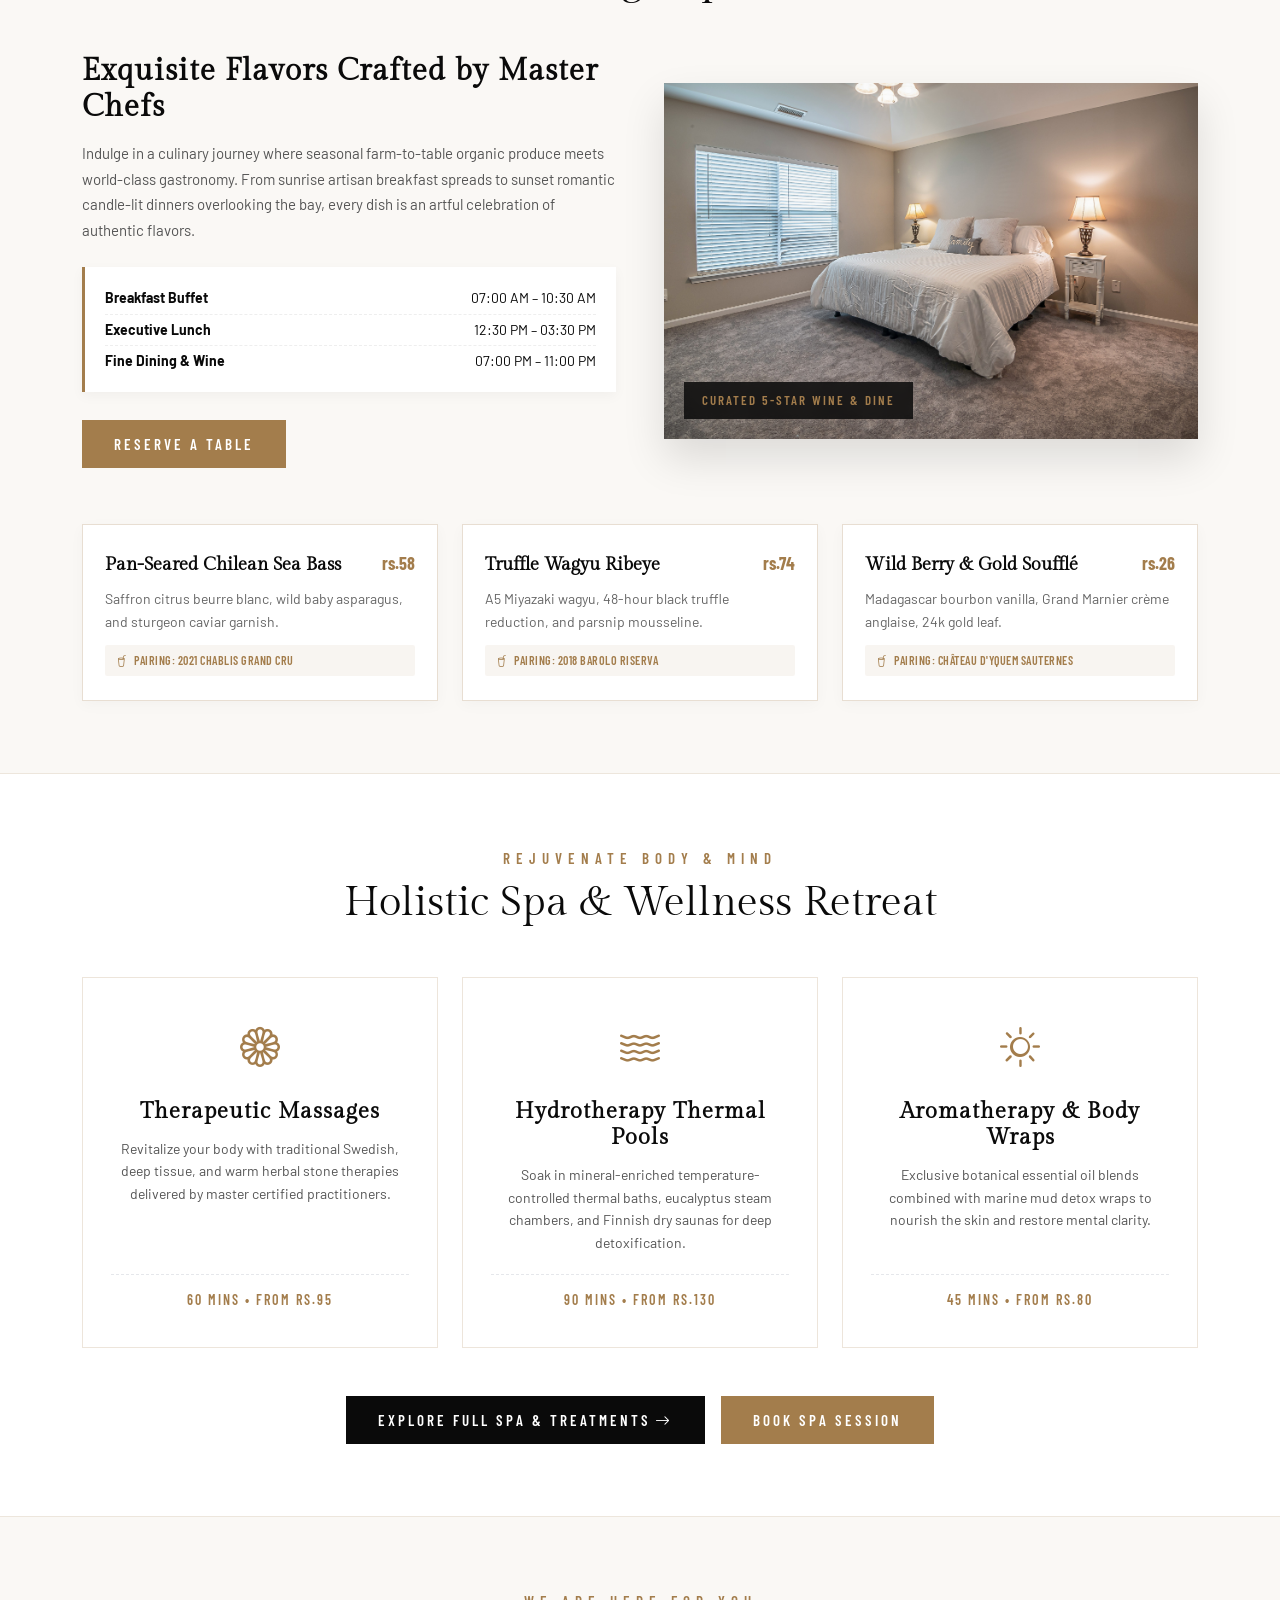
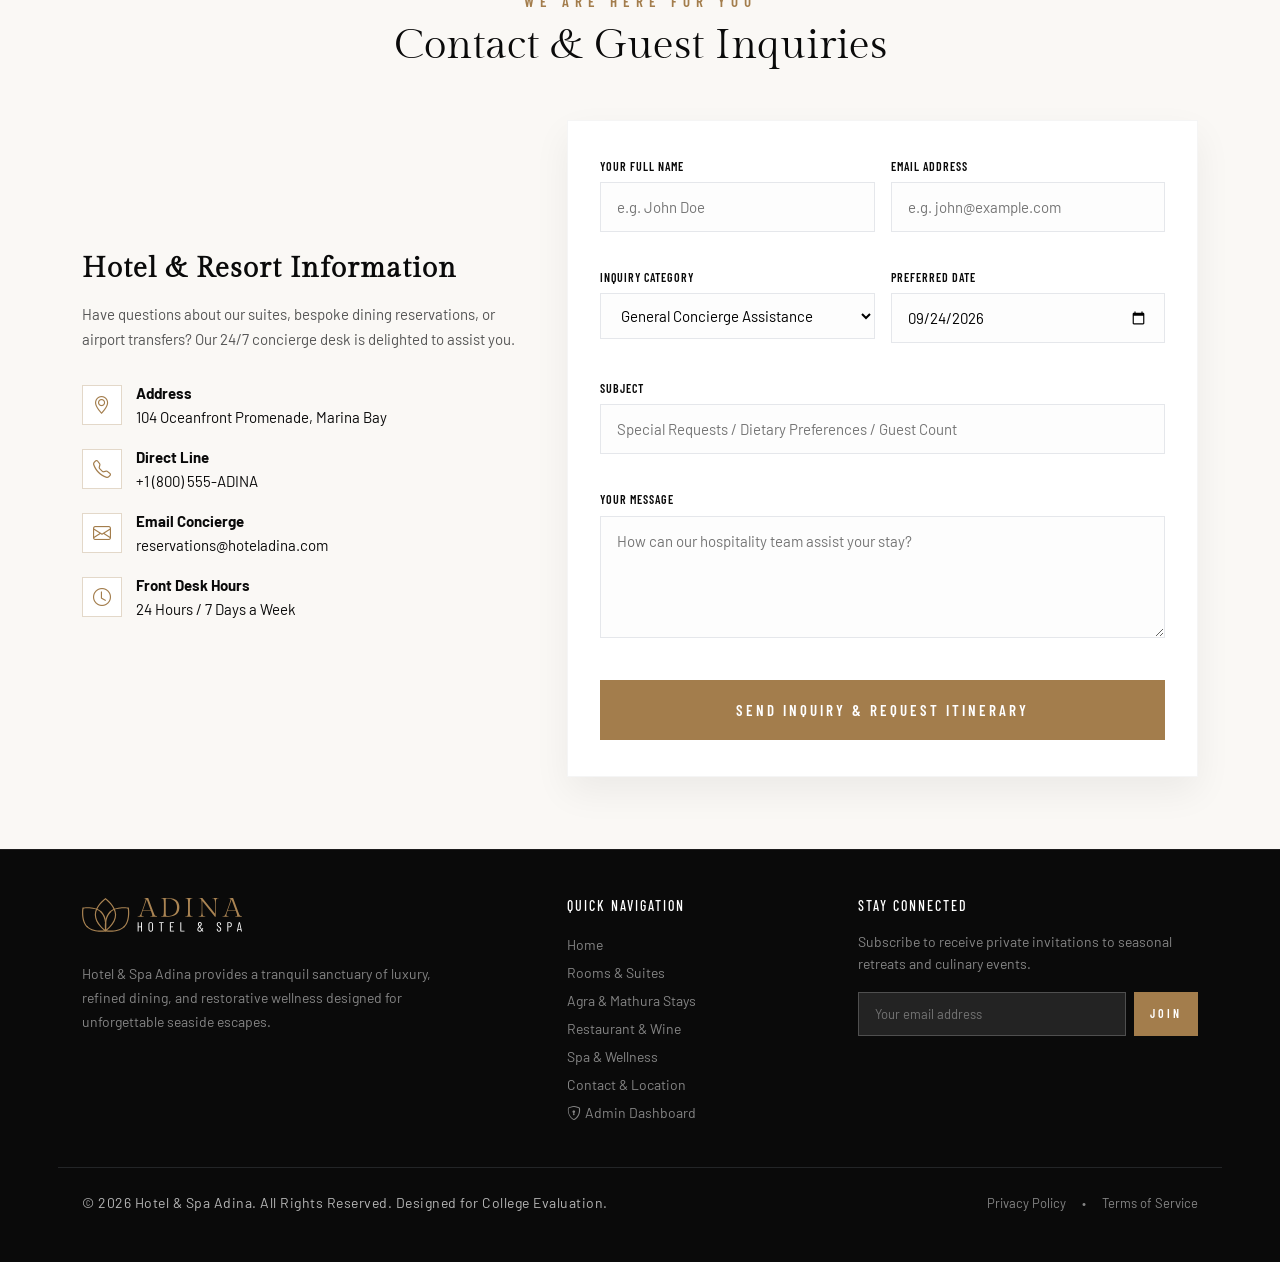
==== commit 3c890a9e: "Removed dedicated navbar item, kept resorts section and added live geolocation & nearest hotel sorti" ====
--- a/index.html
+++ b/index.html
@@ -28,7 +28,6 @@
       <nav class="main-nav" aria-label="Main Navigation">
         <a href="index.html" class="nav-link-custom active">Home</a>
         <a href="rooms.html" class="nav-link-custom">Rooms</a>
-        <a href="#destinations" class="nav-link-custom">Agra &amp; Mathura</a>
         <a href="#restaurant" class="nav-link-custom">Restaurant</a>
         <a href="spa.html" class="nav-link-custom">Spa</a>
         <a href="#contact" class="nav-link-custom">Contact</a>
@@ -364,41 +363,63 @@
   </section>
 
   <!-- ========================================================================
-       POPULAR HOTELS & RESORTS IN AGRA & MATHURA SECTION
+       POPULAR HOTELS & RESORTS (AGRA & MATHURA DESTINATIONS + LOCATION FINDER)
        ======================================================================== -->
   <section class="destinations-section py-5" id="destinations">
     <div class="container py-4">
       <div class="section-header">
-        <p class="section-tag">Iconic Heritage &amp; Spiritual Retreats</p>
-        <h2 class="h2">Popular Resorts &amp; Hotels in Agra &amp; Mathura</h2>
+        <p class="section-tag">Curated Stays &amp; Destinations</p>
+        <h2 class="h2">Featured Resorts &amp; Hotels</h2>
         <p class="section-subtitle" style="max-width: 680px; margin: 10px auto 0; color: var(--color-text-muted); font-size: 14px; line-height: 1.7;">
-          From regal Mughal retreats facing the Taj Mahal to tranquil spiritual sanctuaries in sacred Braj Bhoomi, explore our hand-picked collection of premier hospitality destinations.
+          Explore premier luxury resorts across popular destinations including Agra &amp; Mathura. Use live location to instantly find and sort hotels nearest to you.
         </p>
       </div>
 
-      <!-- Destination Toolbar (Filter Tabs + Live Search) -->
+      <!-- Destination Toolbar (Location Finder + Filter Tabs + Live Search) -->
       <div class="dest-toolbar">
         <div class="dest-filter-tabs" id="destFilterTabs">
-          <button type="button" class="dest-tab-btn active" data-dest-filter="all">All Destinations (8)</button>
-          <button type="button" class="dest-tab-btn" data-dest-filter="agra"><i class="bi bi-geo-alt-fill me-1" style="color:var(--color-accent);"></i>Agra Stays (4)</button>
-          <button type="button" class="dest-tab-btn" data-dest-filter="mathura"><i class="bi bi-geo-alt-fill me-1" style="color:#2563eb;"></i>Mathura &amp; Vrindavan (4)</button>
-        </div>
+          <button type="button" class="dest-tab-btn active" data-dest-filter="all">All (8)</button>
+          <button type="button" class="dest-tab-btn" data-dest-filter="agra"><i class="bi bi-geo-alt-fill me-1" style="color:var(--color-accent);"></i>Agra (4)</button>
+          <button type="button" class="dest-tab-btn" data-dest-filter="mathura"><i class="bi bi-geo-alt-fill me-1" style="color:#2563eb;"></i>Mathura (4)</button>
+        </div>
+
+        <!-- Live Location Detection + Fallback Presets -->
+        <div class="dest-location-controls">
+          <button type="button" class="btn-location-detect" id="btnDetectLocation">
+            <i class="bi bi-crosshair"></i> Find Near Me
+          </button>
+          <div class="loc-presets">
+            <span class="loc-presets-label">Near:</span>
+            <button type="button" class="btn-loc-chip" data-test-loc="agra">Agra</button>
+            <button type="button" class="btn-loc-chip" data-test-loc="mathura">Mathura</button>
+            <button type="button" class="btn-loc-chip" data-test-loc="delhi">Delhi</button>
+            <button type="button" class="btn-loc-chip reset-chip d-none" id="btnResetLocation"><i class="bi bi-x-circle"></i> Reset</button>
+          </div>
+        </div>
+
         <div class="dest-search-wrap">
           <i class="bi bi-search"></i>
-          <input type="text" id="destSearchInput" class="dest-search-input" placeholder="Search by name, landmark, amenity..." aria-label="Search Agra & Mathura hotels">
-        </div>
-      </div>
-
-      <!-- Resorts Grid (8 Cards: 4 Agra, 4 Mathura) -->
+          <input type="text" id="destSearchInput" class="dest-search-input" placeholder="Search hotels, landmarks..." aria-label="Search hotels">
+        </div>
+      </div>
+
+      <!-- Location Status Banner -->
+      <div id="locationStatusBanner" class="location-status-banner d-none">
+        <i class="bi bi-geo-alt-fill me-2" style="color:var(--color-accent);"></i>
+        <span id="locationStatusText">Hotels sorted by distance from your location</span>
+      </div>
+
+      <!-- Resorts Grid (8 Cards: 4 Agra, 4 Mathura with GPS Coordinates) -->
       <div class="row g-4" id="destinationsGrid">
 
         <!-- 1. The Oberoi Amarvilas (Agra) -->
-        <div class="col-12 col-md-6 col-lg-3 dest-item" data-destination="agra">
+        <div class="col-12 col-md-6 col-lg-3 dest-item" data-destination="agra" data-lat="27.1705" data-lng="78.0496">
           <article class="resort-card">
             <div class="resort-card-img-wrap">
               <img src="assets/img/heroSlider/1.jpg" alt="The Oberoi Amarvilas, Agra">
               <span class="resort-city-badge agra">Agra</span>
               <span class="resort-rating-badge"><i class="bi bi-star-fill"></i> 4.9</span>
+              <span class="resort-distance-badge d-none"></span>
             </div>
             <div class="resort-card-body">
               <p class="resort-category">Ultra-Luxury Heritage</p>
@@ -428,12 +449,13 @@
         </div>
 
         <!-- 2. ITC Mughal, a Luxury Collection Resort & Spa (Agra) -->
-        <div class="col-12 col-md-6 col-lg-3 dest-item" data-destination="agra">
+        <div class="col-12 col-md-6 col-lg-3 dest-item" data-destination="agra" data-lat="27.1585" data-lng="78.0378">
           <article class="resort-card">
             <div class="resort-card-img-wrap">
               <img src="assets/img/heroSlider/2.jpg" alt="ITC Mughal, Agra">
               <span class="resort-city-badge agra">Agra</span>
               <span class="resort-rating-badge"><i class="bi bi-star-fill"></i> 4.8</span>
+              <span class="resort-distance-badge d-none"></span>
             </div>
             <div class="resort-card-body">
               <p class="resort-category">5-Star Heritage Resort</p>
@@ -463,12 +485,13 @@
         </div>
 
         <!-- 3. Taj Hotel & Convention Centre (Agra) -->
-        <div class="col-12 col-md-6 col-lg-3 dest-item" data-destination="agra">
+        <div class="col-12 col-md-6 col-lg-3 dest-item" data-destination="agra" data-lat="27.1610" data-lng="78.0530">
           <article class="resort-card">
             <div class="resort-card-img-wrap">
               <img src="assets/img/rooms/5-lg.png" alt="Taj Hotel & Convention Centre, Agra">
               <span class="resort-city-badge agra">Agra</span>
               <span class="resort-rating-badge"><i class="bi bi-star-fill"></i> 4.7</span>
+              <span class="resort-distance-badge d-none"></span>
             </div>
             <div class="resort-card-body">
               <p class="resort-category">Contemporary Luxury</p>
@@ -498,12 +521,13 @@
         </div>
 
         <!-- 4. Courtyard by Marriott (Agra) -->
-        <div class="col-12 col-md-6 col-lg-3 dest-item" data-destination="agra">
+        <div class="col-12 col-md-6 col-lg-3 dest-item" data-destination="agra" data-lat="27.1578" data-lng="78.0410">
           <article class="resort-card">
             <div class="resort-card-img-wrap">
               <img src="assets/img/rooms/2.png" alt="Courtyard by Marriott, Agra">
               <span class="resort-city-badge agra">Agra</span>
               <span class="resort-rating-badge"><i class="bi bi-star-fill"></i> 4.6</span>
+              <span class="resort-distance-badge d-none"></span>
             </div>
             <div class="resort-card-body">
               <p class="resort-category">Premium Resort &amp; Spa</p>
@@ -533,12 +557,13 @@
         </div>
 
         <!-- 5. Kadamb Resort Spiritual Stay (Vrindavan, Mathura) -->
-        <div class="col-12 col-md-6 col-lg-3 dest-item" data-destination="mathura">
+        <div class="col-12 col-md-6 col-lg-3 dest-item" data-destination="mathura" data-lat="27.5685" data-lng="77.6740">
           <article class="resort-card">
             <div class="resort-card-img-wrap">
               <img src="assets/img/heroSlider/3.jpg" alt="Kadamb Resort Spiritual Stay, Vrindavan">
               <span class="resort-city-badge mathura">Mathura / Vrindavan</span>
               <span class="resort-rating-badge"><i class="bi bi-star-fill"></i> 4.8</span>
+              <span class="resort-distance-badge d-none"></span>
             </div>
             <div class="resort-card-body">
               <p class="resort-category">Spiritual Wellness Resort</p>
@@ -568,12 +593,13 @@
         </div>
 
         <!-- 6. The Radha Ashok (Mathura) -->
-        <div class="col-12 col-md-6 col-lg-3 dest-item" data-destination="mathura">
+        <div class="col-12 col-md-6 col-lg-3 dest-item" data-destination="mathura" data-lat="27.5090" data-lng="77.6710">
           <article class="resort-card">
             <div class="resort-card-img-wrap">
               <img src="assets/img/rooms/3.png" alt="The Radha Ashok, Mathura">
               <span class="resort-city-badge mathura">Mathura</span>
               <span class="resort-rating-badge"><i class="bi bi-star-fill"></i> 4.6</span>
+              <span class="resort-distance-badge d-none"></span>
             </div>
             <div class="resort-card-body">
               <p class="resort-category">Boutique Garden Resort</p>
@@ -603,12 +629,13 @@
         </div>
 
         <!-- 7. Nidhivan Sarovar Portico (Vrindavan, Mathura) -->
-        <div class="col-12 col-md-6 col-lg-3 dest-item" data-destination="mathura">
+        <div class="col-12 col-md-6 col-lg-3 dest-item" data-destination="mathura" data-lat="27.5750" data-lng="77.6680">
           <article class="resort-card">
             <div class="resort-card-img-wrap">
               <img src="assets/img/rooms/4.png" alt="Nidhivan Sarovar Portico, Vrindavan">
               <span class="resort-city-badge mathura">Mathura / Vrindavan</span>
               <span class="resort-rating-badge"><i class="bi bi-star-fill"></i> 4.7</span>
+              <span class="resort-distance-badge d-none"></span>
             </div>
             <div class="resort-card-body">
               <p class="resort-category">Premium Heritage Hotel</p>
@@ -638,12 +665,13 @@
         </div>
 
         <!-- 8. Resort Hare Krishna Orchid (Vrindavan, Mathura) -->
-        <div class="col-12 col-md-6 col-lg-3 dest-item" data-destination="mathura">
+        <div class="col-12 col-md-6 col-lg-3 dest-item" data-destination="mathura" data-lat="27.5710" data-lng="77.6760">
           <article class="resort-card">
             <div class="resort-card-img-wrap">
               <img src="assets/img/rooms/6.png" alt="Resort Hare Krishna Orchid, Vrindavan">
               <span class="resort-city-badge mathura">Mathura / Vrindavan</span>
               <span class="resort-rating-badge"><i class="bi bi-star-fill"></i> 4.5</span>
+              <span class="resort-distance-badge d-none"></span>
             </div>
             <div class="resort-card-body">
               <p class="resort-category">Villa Resort &amp; Spa</p>
@@ -673,6 +701,15 @@
         </div>
 
       </div>
+
+      <!-- No Results Placeholder for Destination Search -->
+      <div id="destNoResult" style="display:none; text-align:center; padding: 40px 20px; color: var(--color-text-muted);">
+        <i class="bi bi-building-slash" style="font-size: 2.2rem; color: var(--color-accent); display:block; margin-bottom: 10px;"></i>
+        <h5>No properties match your destination search</h5>
+        <p style="font-size: 13px;">Try searching for "Taj", "Pool", "Prem Mandir", "Gardens", or clear the filter.</p>
+      </div>
+    </div>
+  </section>
 
       <!-- No Results Placeholder for Destination Search -->
       <div id="destNoResult" style="display:none; text-align:center; padding: 40px 20px; color: var(--color-text-muted);">
--- a/css/style.css
+++ b/css/style.css
@@ -1239,6 +1239,129 @@
   color: var(--color-white);
 }
 
+/* Location controls & Near Me */
+.dest-location-controls {
+  display: flex;
+  align-items: center;
+  flex-wrap: wrap;
+  gap: 10px;
+}
+
+.btn-location-detect {
+  background: var(--color-accent);
+  color: #fff;
+  border: 1px solid var(--color-accent);
+  padding: 8px 16px;
+  font-family: var(--font-tertiary);
+  font-size: 13px;
+  font-weight: 700;
+  text-transform: uppercase;
+  letter-spacing: 1px;
+  border-radius: 4px;
+  cursor: pointer;
+  display: inline-flex;
+  align-items: center;
+  gap: 6px;
+  transition: var(--transition);
+}
+
+.btn-location-detect:hover {
+  background: var(--color-accent-hover);
+  border-color: var(--color-accent-hover);
+  box-shadow: 0 4px 12px rgba(163, 125, 76, 0.35);
+}
+
+.btn-location-detect.active {
+  background: #16a34a;
+  border-color: #16a34a;
+}
+
+.loc-presets {
+  display: flex;
+  align-items: center;
+  gap: 6px;
+  flex-wrap: wrap;
+}
+
+.loc-presets-label {
+  font-size: 12px;
+  color: var(--color-text-muted);
+  font-family: var(--font-tertiary);
+  text-transform: uppercase;
+  letter-spacing: 0.5px;
+}
+
+.btn-loc-chip {
+  padding: 4px 10px;
+  border-radius: 20px;
+  font-size: 11px;
+  font-weight: 600;
+  border: 1px solid rgba(0, 0, 0, 0.12);
+  background: rgba(0, 0, 0, 0.03);
+  color: var(--color-primary);
+  cursor: pointer;
+  transition: var(--transition);
+}
+
+.btn-loc-chip:hover {
+  border-color: var(--color-accent);
+  color: var(--color-accent);
+  background: rgba(163, 125, 76, 0.08);
+}
+
+.btn-loc-chip.active {
+  background: var(--color-accent);
+  border-color: var(--color-accent);
+  color: #fff;
+}
+
+.btn-loc-chip.reset-chip {
+  border-color: #ef4444;
+  color: #ef4444;
+  background: rgba(239, 68, 68, 0.06);
+}
+
+.btn-loc-chip.reset-chip:hover {
+  background: #ef4444;
+  color: #fff;
+}
+
+.location-status-banner {
+  background: rgba(163, 125, 76, 0.08);
+  border: 1px solid rgba(163, 125, 76, 0.25);
+  border-left: 4px solid var(--color-accent);
+  padding: 12px 18px;
+  border-radius: 4px;
+  font-size: 13px;
+  color: var(--color-primary);
+  margin-bottom: 24px;
+  display: flex;
+  align-items: center;
+  gap: 8px;
+  animation: navFadeDown 0.3s ease-out;
+}
+
+.resort-distance-badge {
+  position: absolute;
+  top: 14px;
+  right: 14px;
+  background: rgba(16, 185, 129, 0.95);
+  color: #fff;
+  padding: 4px 10px;
+  border-radius: 3px;
+  font-family: var(--font-tertiary);
+  font-size: 11px;
+  font-weight: 700;
+  letter-spacing: 0.5px;
+  display: inline-flex;
+  align-items: center;
+  gap: 4px;
+  box-shadow: 0 4px 10px rgba(0, 0, 0, 0.25);
+  z-index: 2;
+  backdrop-filter: blur(4px);
+}
+
+
 .dest-search-wrap {
   flex: 1;
   max-width: 320px;
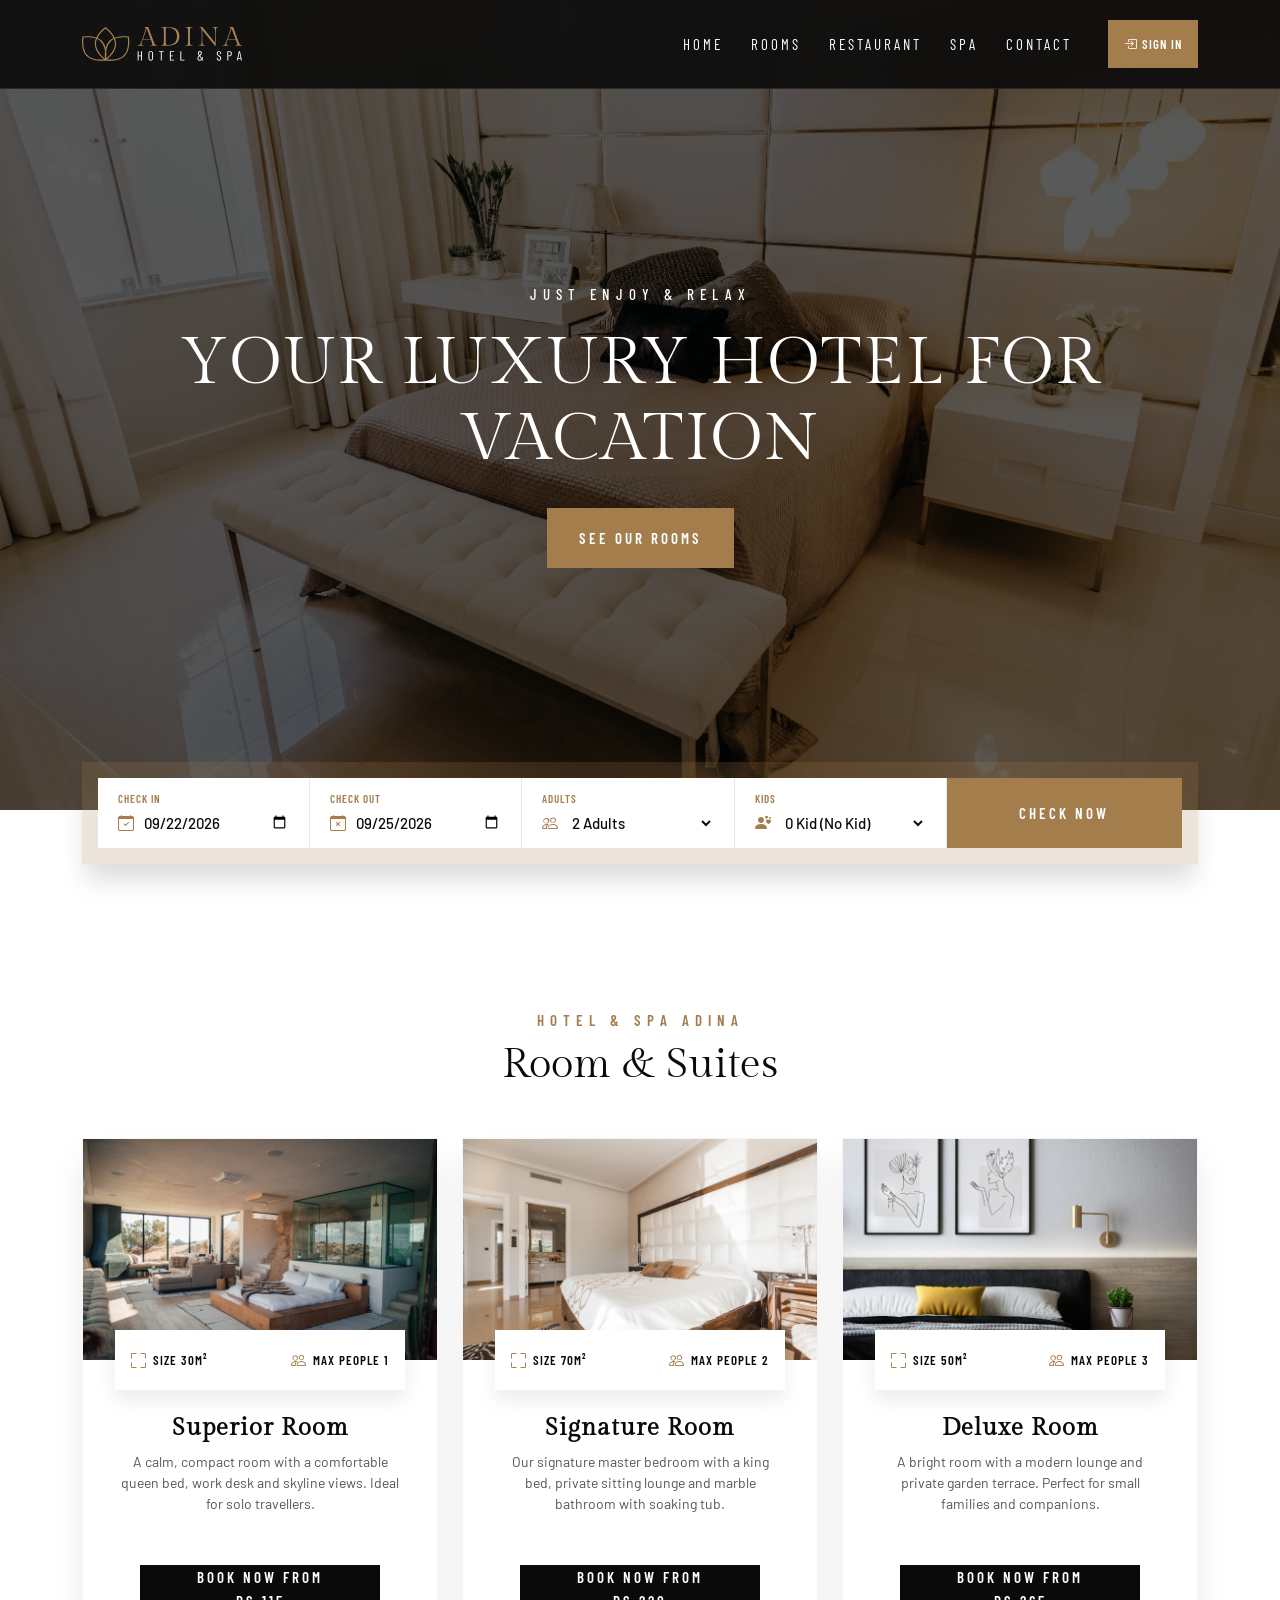
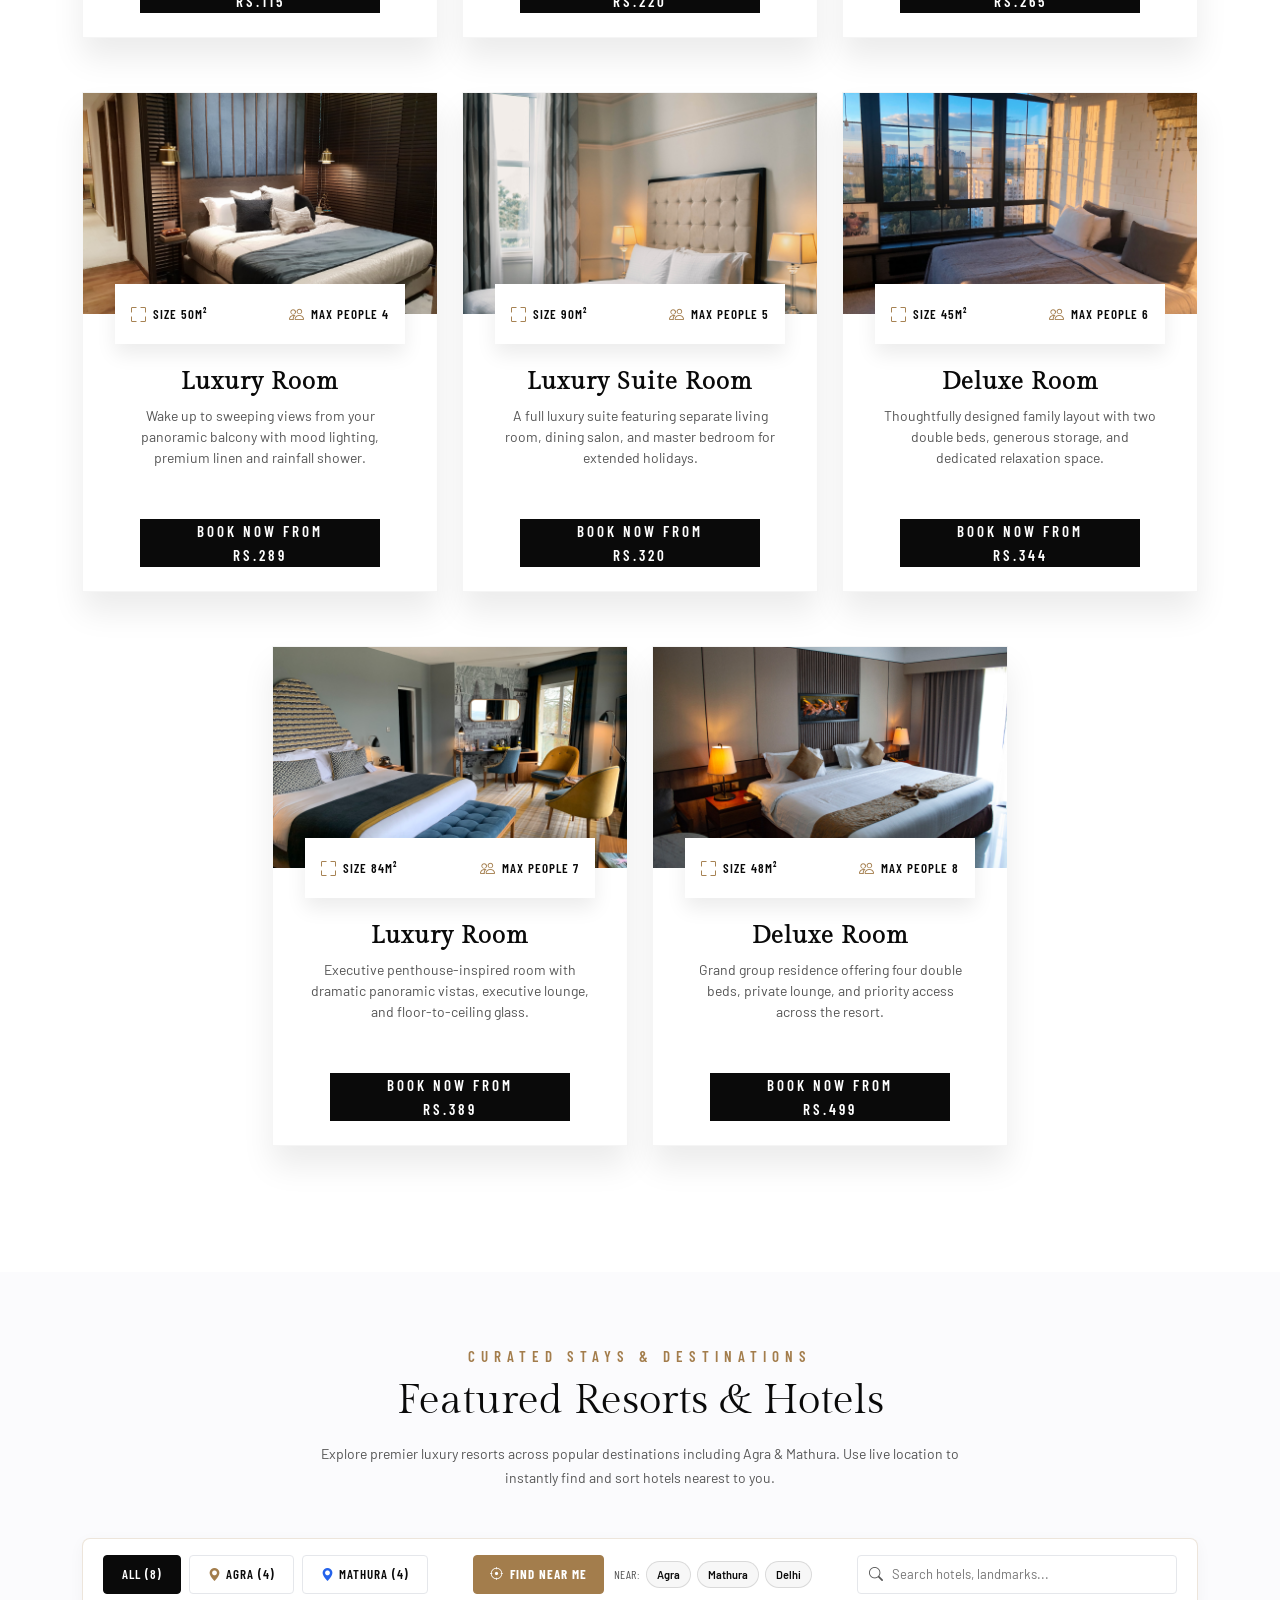
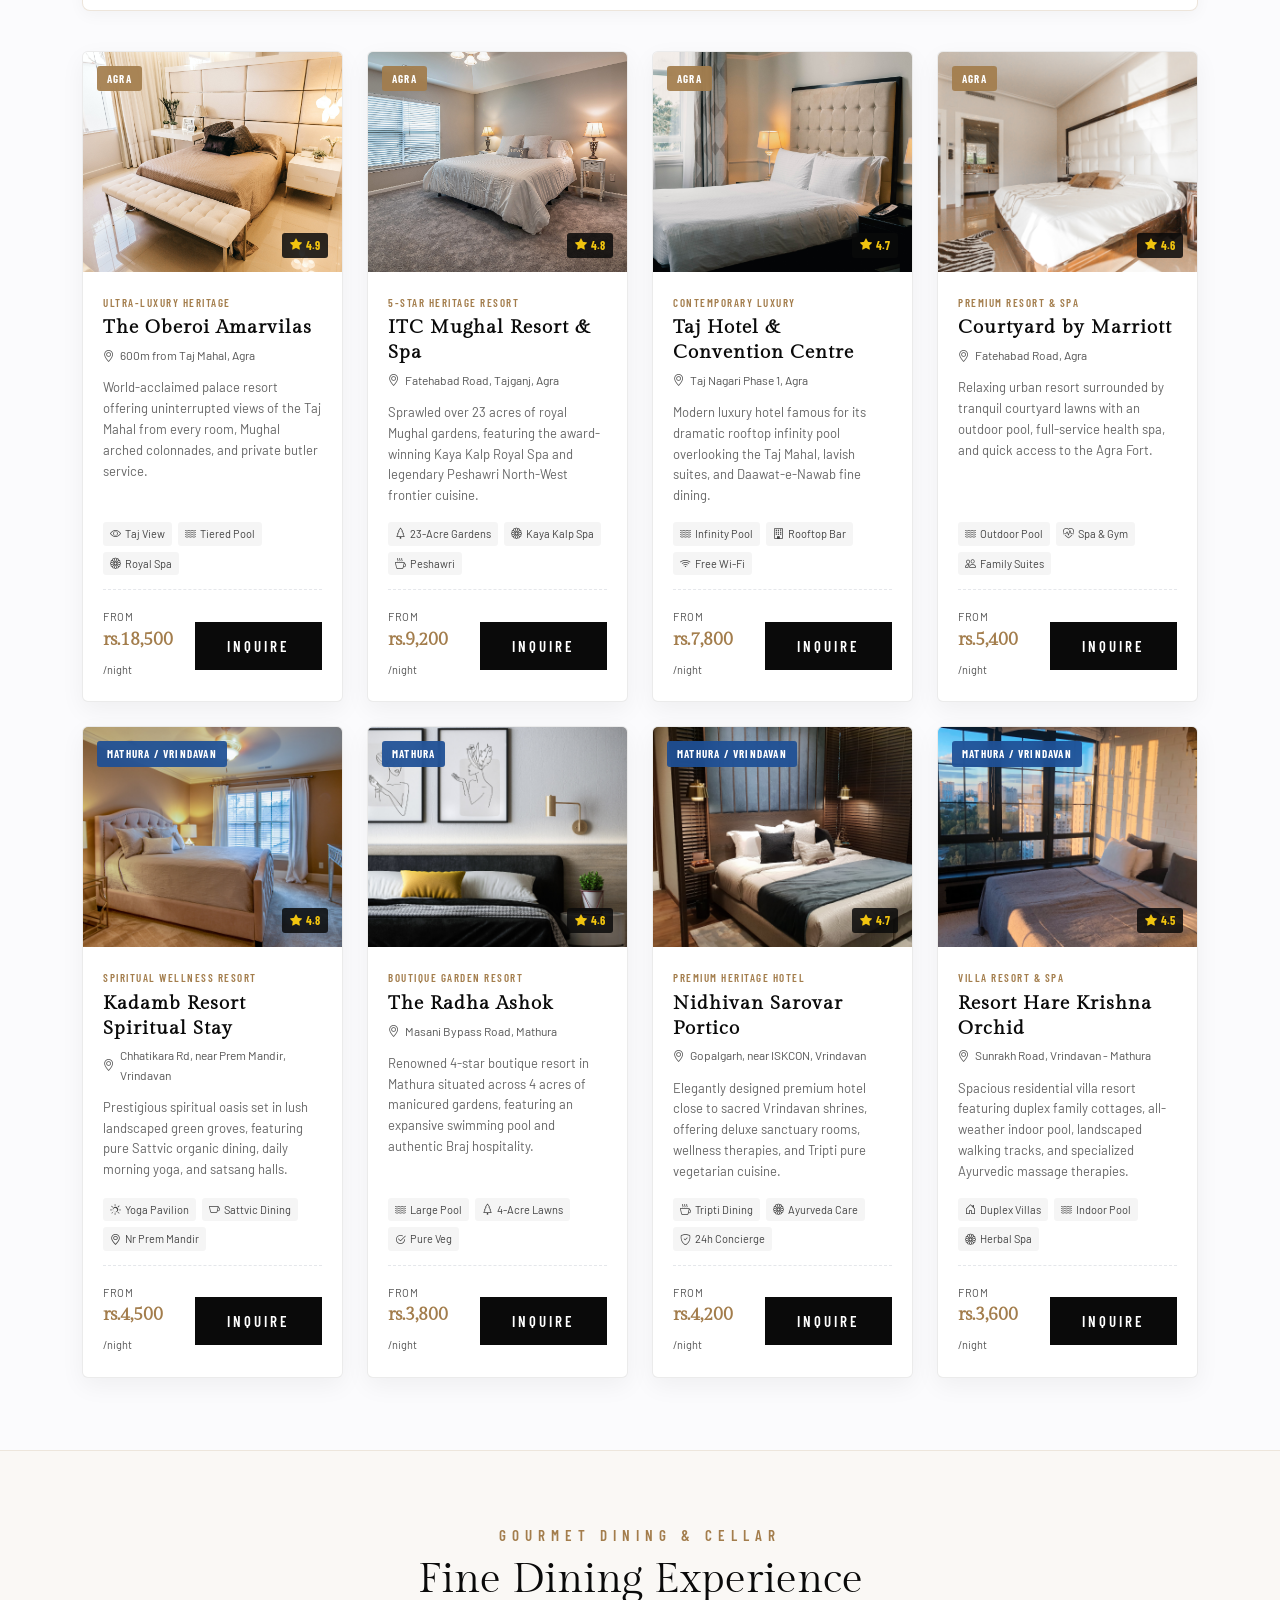
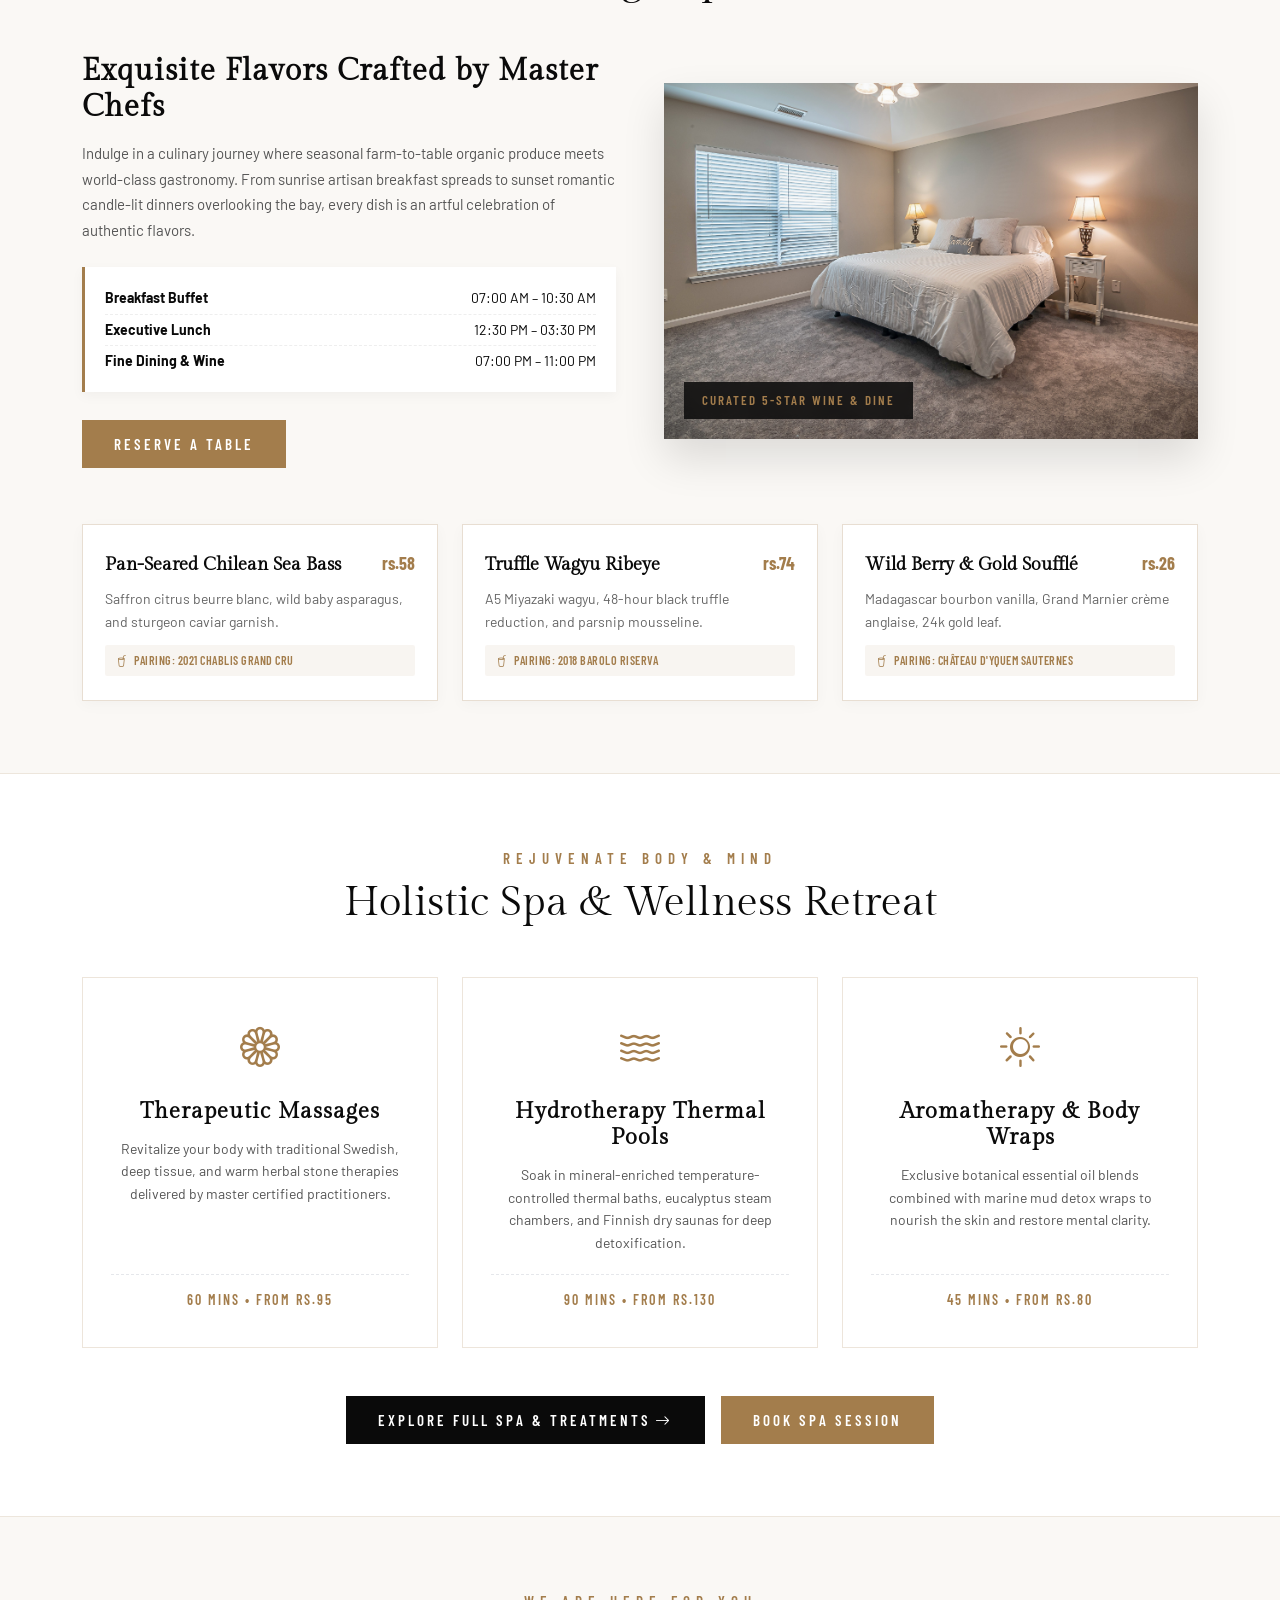
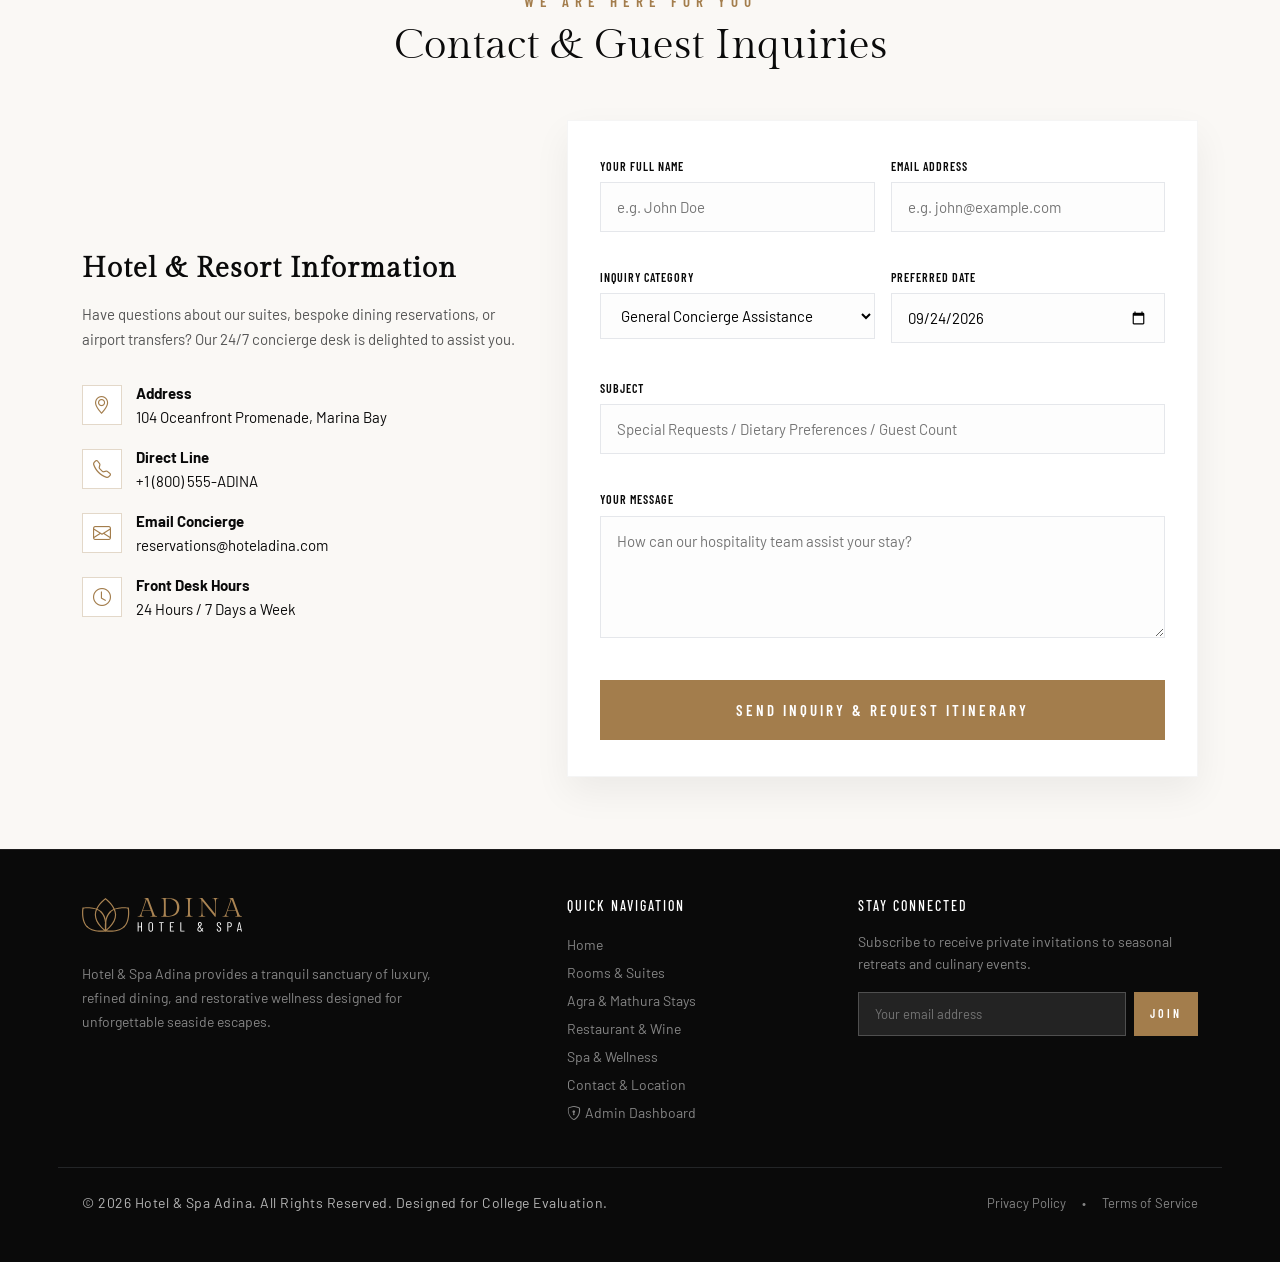
==== commit fc2730e9: "feat(flow): connect room cards to checkout, propagate stay dates from booking bar, and add navbar au" ====
--- a/index.html
+++ b/index.html
@@ -142,7 +142,7 @@
                 <a href="room-details.html?id=1">Superior Room</a>
               </h3>
               <p class="room-desc">A calm, compact room with a comfortable queen bed, work desk and skyline views. Ideal for solo travellers.</p>
-              <a href="room-details.html?id=1" class="btn-custom btn-custom-sm btn-dark">
+              <a href="checkout.html?id=1" class="btn-custom btn-custom-sm btn-dark">
                 Book now from rs.115
               </a>
             </div>
@@ -172,7 +172,7 @@
                 <a href="room-details.html?id=2">Signature Room</a>
               </h3>
               <p class="room-desc">Our signature master bedroom with a king bed, private sitting lounge and marble bathroom with soaking tub.</p>
-              <a href="room-details.html?id=2" class="btn-custom btn-custom-sm btn-dark">
+              <a href="checkout.html?id=2" class="btn-custom btn-custom-sm btn-dark">
                 Book now from rs.220
               </a>
             </div>
@@ -202,7 +202,7 @@
                 <a href="room-details.html?id=3">Deluxe Room</a>
               </h3>
               <p class="room-desc">A bright room with a modern lounge and private garden terrace. Perfect for small families and companions.</p>
-              <a href="room-details.html?id=3" class="btn-custom btn-custom-sm btn-dark">
+              <a href="checkout.html?id=3" class="btn-custom btn-custom-sm btn-dark">
                 Book now from rs.265
               </a>
             </div>
@@ -232,7 +232,7 @@
                 <a href="room-details.html?id=4">Luxury Room</a>
               </h3>
               <p class="room-desc">Wake up to sweeping views from your panoramic balcony with mood lighting, premium linen and rainfall shower.</p>
-              <a href="room-details.html?id=4" class="btn-custom btn-custom-sm btn-dark">
+              <a href="checkout.html?id=4" class="btn-custom btn-custom-sm btn-dark">
                 Book now from rs.289
               </a>
             </div>
@@ -262,7 +262,7 @@
                 <a href="room-details.html?id=5">Luxury Suite Room</a>
               </h3>
               <p class="room-desc">A full luxury suite featuring separate living room, dining salon, and master bedroom for extended holidays.</p>
-              <a href="room-details.html?id=5" class="btn-custom btn-custom-sm btn-dark">
+              <a href="checkout.html?id=5" class="btn-custom btn-custom-sm btn-dark">
                 Book now from rs.320
               </a>
             </div>
@@ -292,7 +292,7 @@
                 <a href="room-details.html?id=6">Deluxe Room</a>
               </h3>
               <p class="room-desc">Thoughtfully designed family layout with two double beds, generous storage, and dedicated relaxation space.</p>
-              <a href="room-details.html?id=6" class="btn-custom btn-custom-sm btn-dark">
+              <a href="checkout.html?id=6" class="btn-custom btn-custom-sm btn-dark">
                 Book now from rs.344
               </a>
             </div>
@@ -322,7 +322,7 @@
                 <a href="room-details.html?id=7">Luxury Room</a>
               </h3>
               <p class="room-desc">Executive penthouse-inspired room with dramatic panoramic vistas, executive lounge, and floor-to-ceiling glass.</p>
-              <a href="room-details.html?id=7" class="btn-custom btn-custom-sm btn-dark">
+              <a href="checkout.html?id=7" class="btn-custom btn-custom-sm btn-dark">
                 Book now from rs.389
               </a>
             </div>
@@ -352,7 +352,7 @@
                 <a href="room-details.html?id=8">Deluxe Room</a>
               </h3>
               <p class="room-desc">Grand group residence offering four double beds, private lounge, and priority access across the resort.</p>
-              <a href="room-details.html?id=8" class="btn-custom btn-custom-sm btn-dark">
+              <a href="checkout.html?id=8" class="btn-custom btn-custom-sm btn-dark">
                 Book now from rs.499
               </a>
             </div>
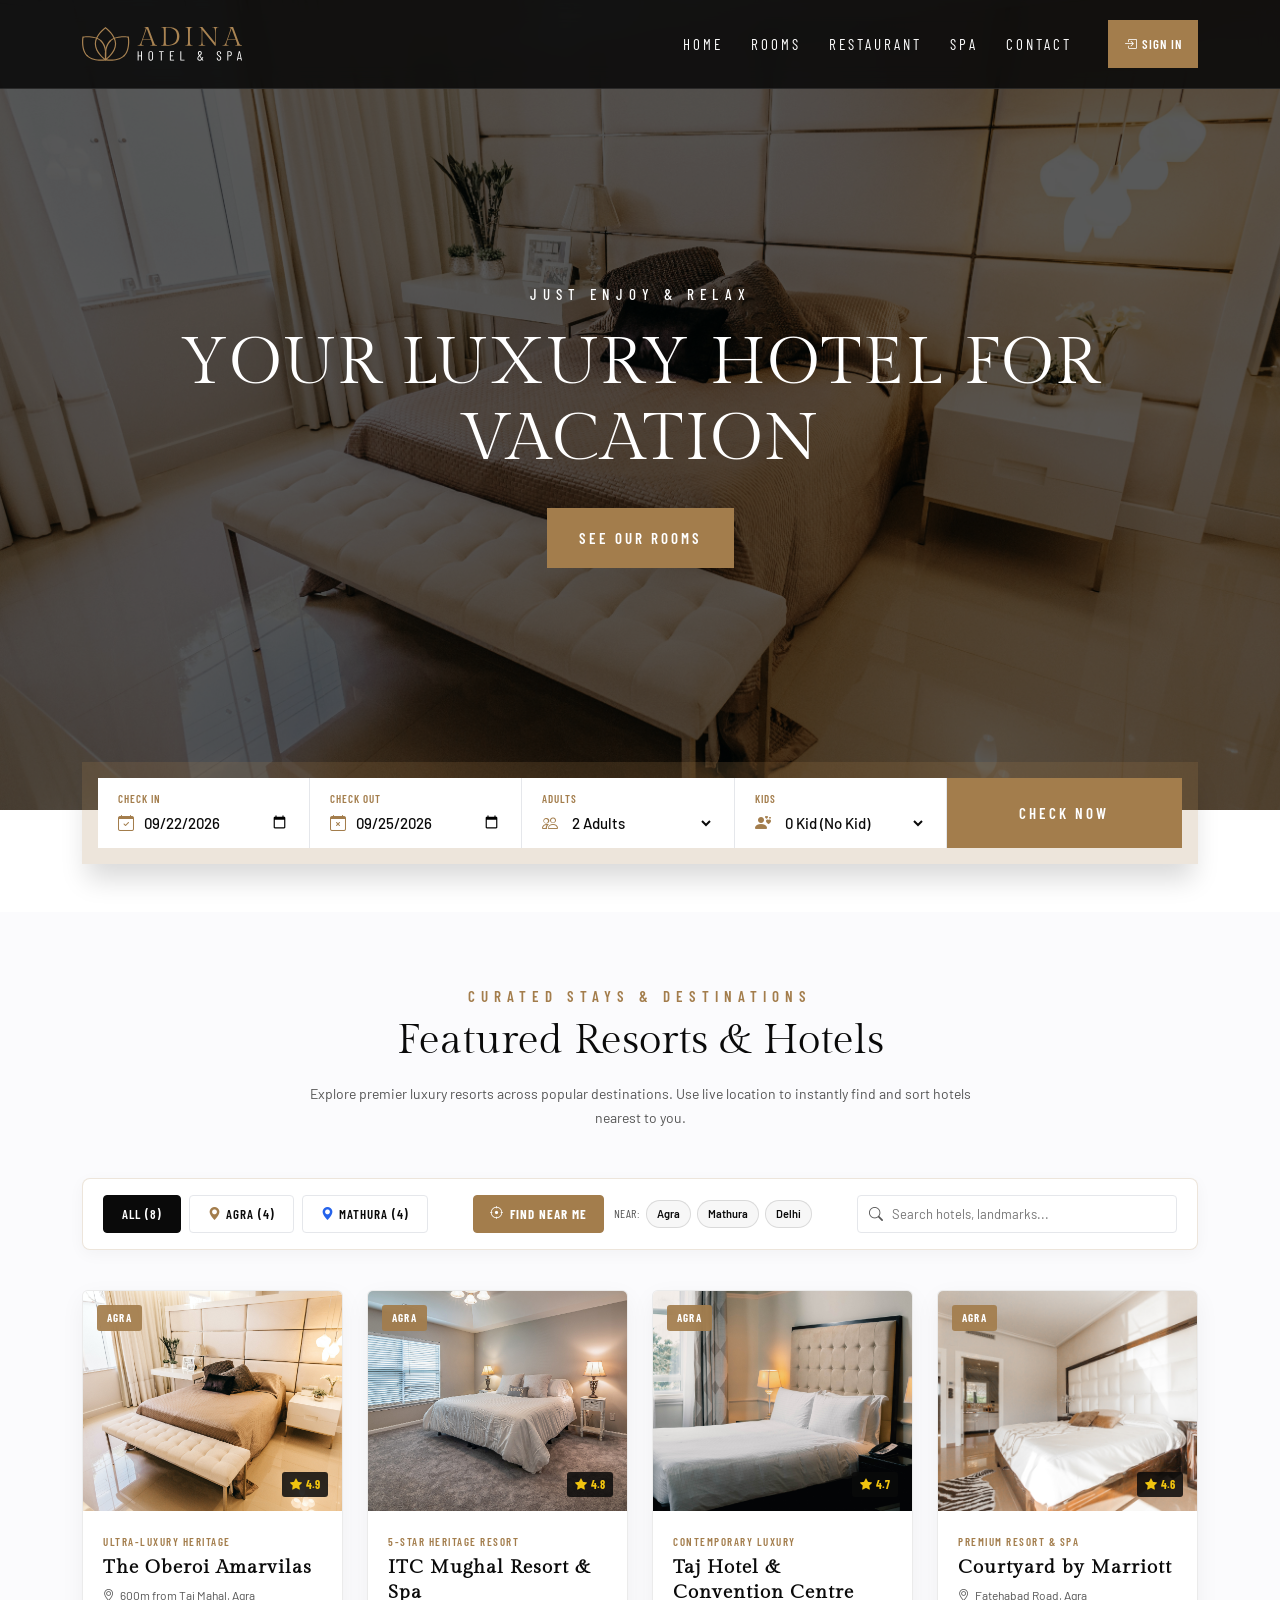
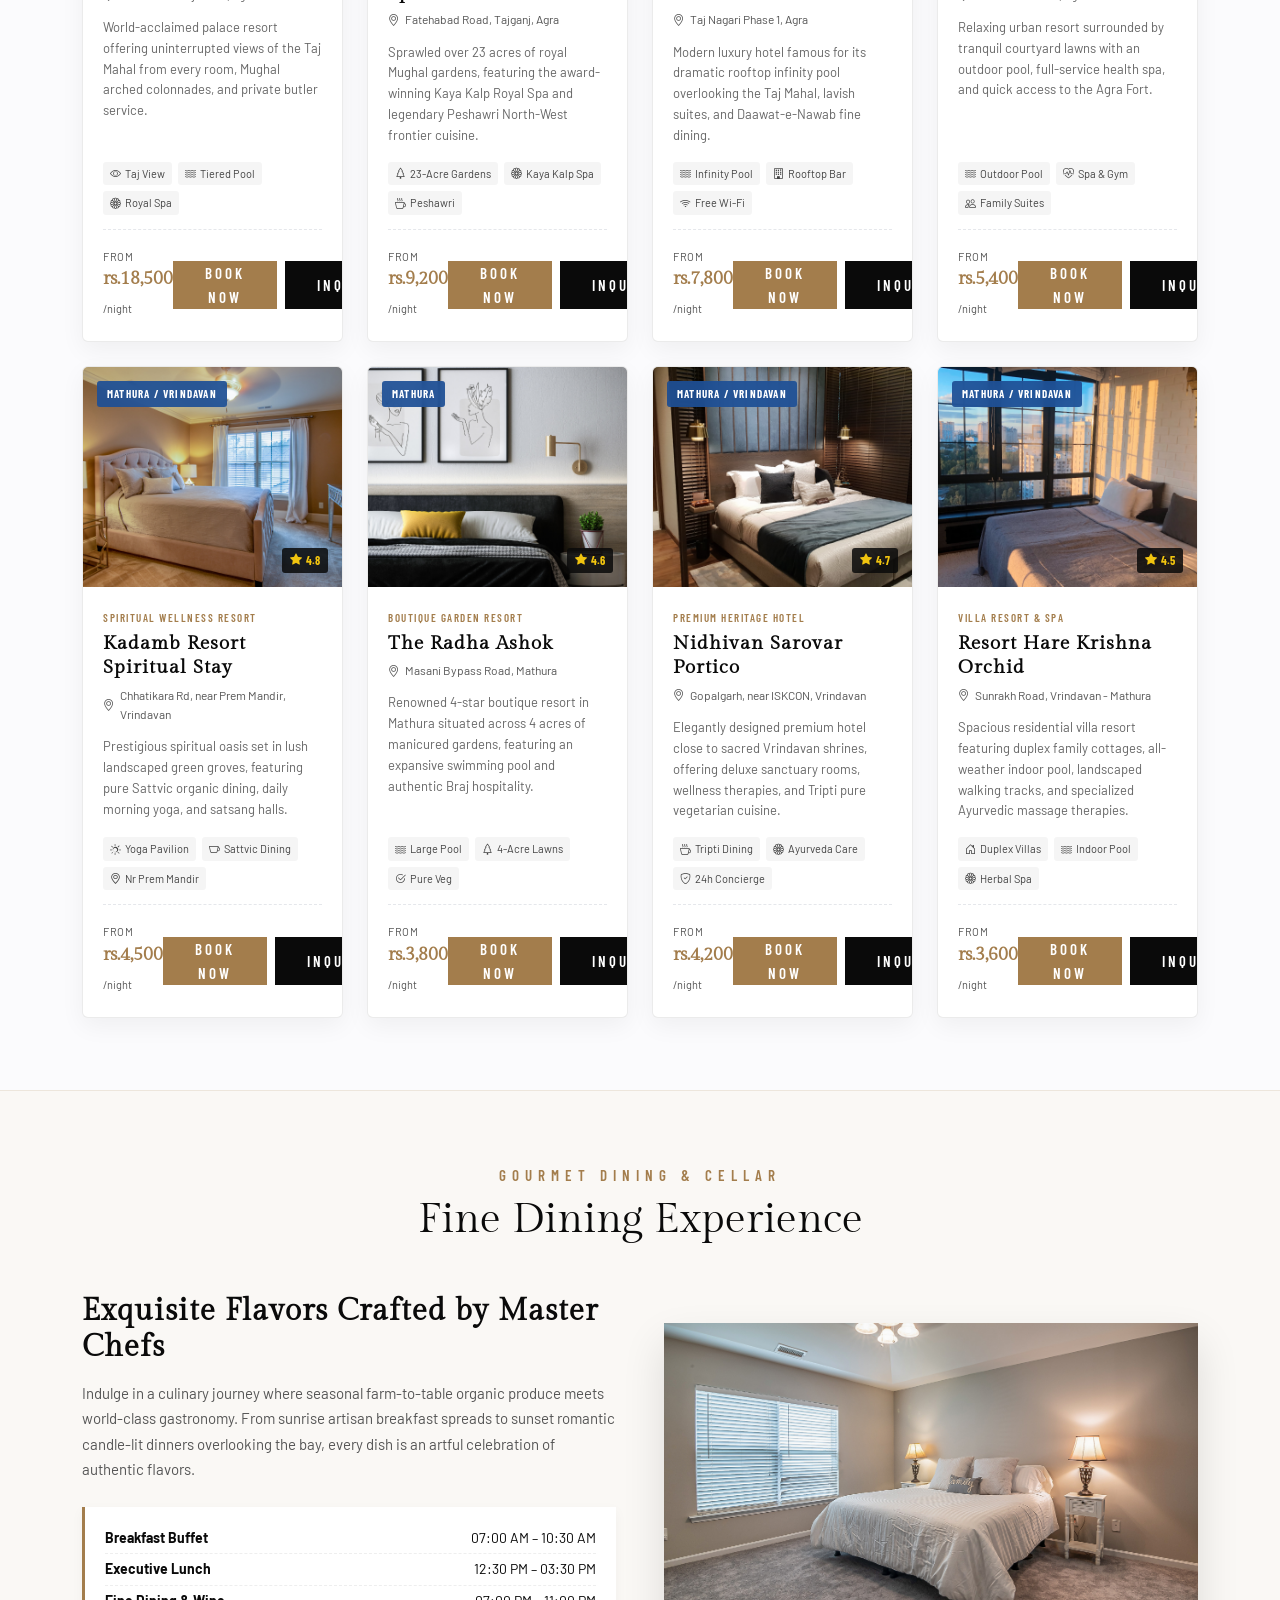
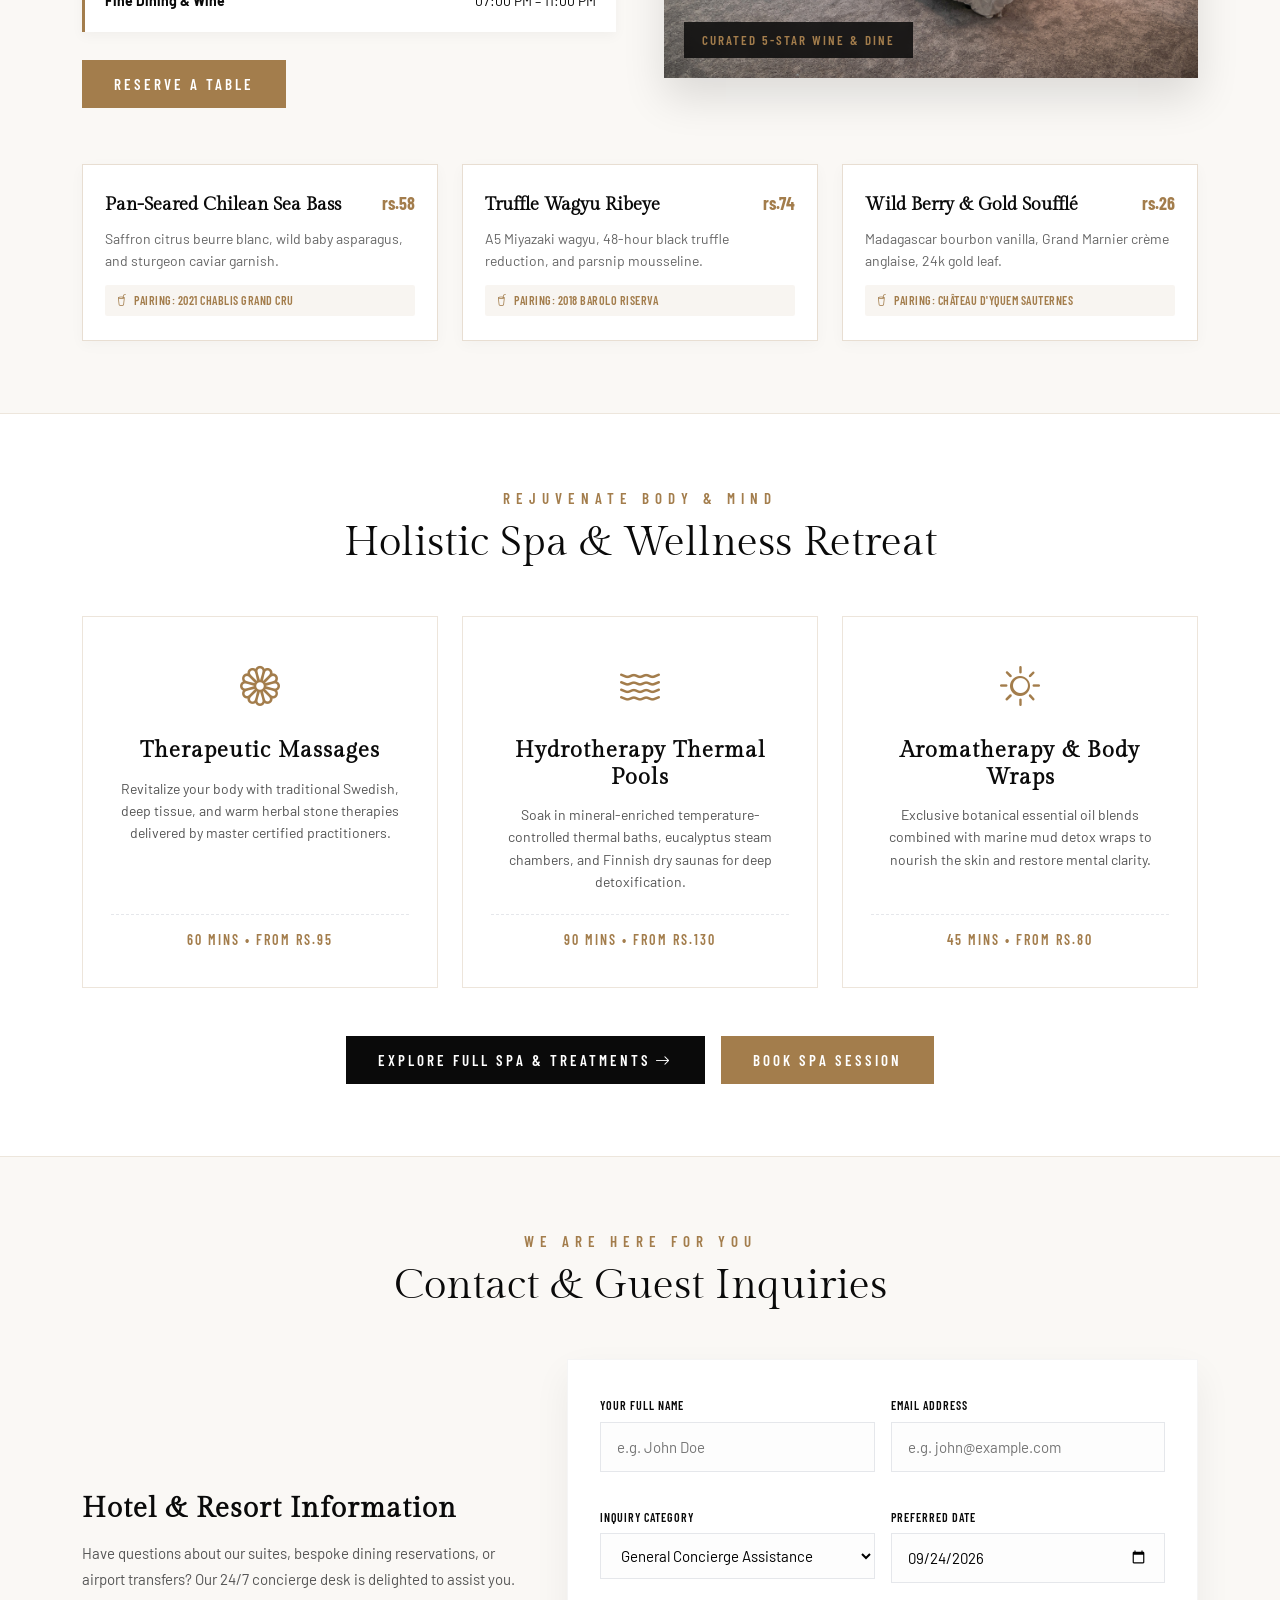
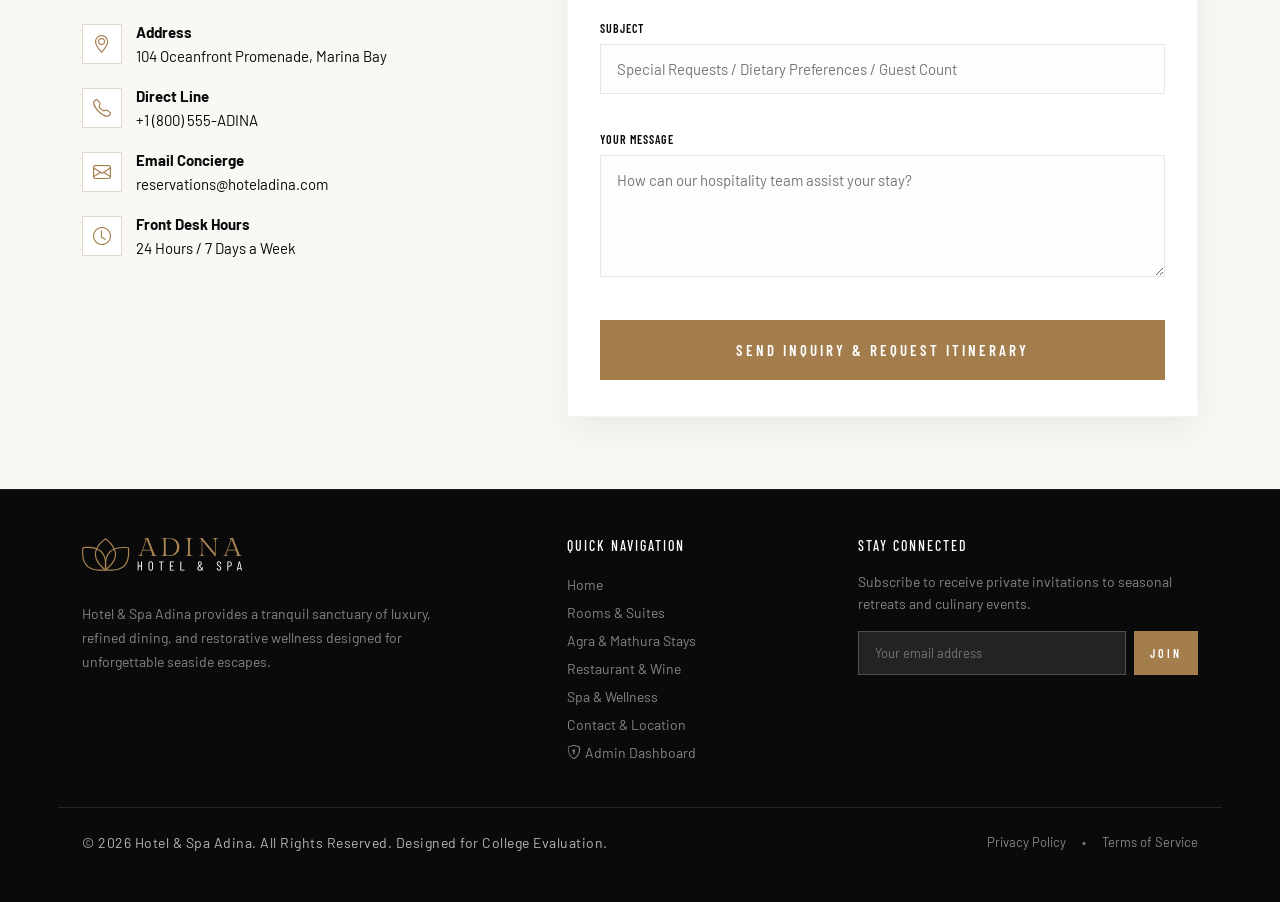
==== commit 2251ffed: "refactor(hotels): remove mock template rooms and standardize full system around genuine Agra and Mat" ====
--- a/index.html
+++ b/index.html
@@ -1,9 +1,11 @@
 <!DOCTYPE html>
 <html lang="en">
+
 <head>
   <meta charset="UTF-8">
   <meta name="viewport" content="width=device-width, initial-scale=1.0">
-  <meta name="description" content="Hotel and Resort Management System - Luxury hotel rooms, suites, spa, and vacation booking experience.">
+  <meta name="description"
+    content="Hotel and Resort Management System - Luxury hotel rooms, suites, spa, and vacation booking experience.">
   <title>Hotel &amp; Spa Adina | Luxury Hotel and Resort</title>
   <!-- Bootstrap 5 CSS -->
   <link href="https://cdn.jsdelivr.net/npm/bootstrap@5.3.3/dist/css/bootstrap.min.css" rel="stylesheet">
@@ -12,6 +14,7 @@
   <!-- Main Project Stylesheet (Pure CSS) -->
   <link rel="stylesheet" href="css/style.css">
 </head>
+
 <body>
 
   <!-- ========================================================================
@@ -67,7 +70,8 @@
           <label for="check-out-date">Check Out</label>
           <div class="booking-field-input">
             <span class="booking-field-icon"><i class="bi bi-calendar-x"></i></span>
-            <input type="date" id="check-out-date" name="checkOut" value="2026-09-25" required aria-label="Check-out date">
+            <input type="date" id="check-out-date" name="checkOut" value="2026-09-25" required
+              aria-label="Check-out date">
           </div>
         </div>
 
@@ -109,269 +113,18 @@
   </div>
 
   <!-- ========================================================================
-       ROOMS & SUITES SECTION
+       CURATED GENUINE HOTELS & RESORTS (AGRA & MATHURA DESTINATIONS)
        ======================================================================== -->
-  <section class="rooms-section" id="rooms">
-    <div class="container">
-      <div class="section-header">
-        <p class="section-tag">Hotel &amp; Spa Adina</p>
-        <h2 class="h2">Room &amp; Suites</h2>
-      </div>
-
-      <div class="row g-4 justify-content-center">
-        <!-- Room 1 -->
-        <div class="col-12 col-md-6 col-lg-4">
-          <article class="room-card">
-            <div class="room-img-wrapper">
-              <img src="assets/img/rooms/1.png" alt="Superior Room featuring queen bed and city view" loading="lazy">
-            </div>
-            <div class="room-meta-strip">
-              <div class="room-meta-content">
-                <div class="room-meta-item">
-                  <span class="room-meta-icon"><i class="bi bi-fullscreen"></i></span>
-                  <span>Size 30m²</span>
-                </div>
-                <div class="room-meta-item">
-                  <span class="room-meta-icon"><i class="bi bi-people"></i></span>
-                  <span>Max people 1</span>
-                </div>
-              </div>
-            </div>
-            <div class="room-card-body">
-              <h3 class="room-title">
-                <a href="room-details.html?id=1">Superior Room</a>
-              </h3>
-              <p class="room-desc">A calm, compact room with a comfortable queen bed, work desk and skyline views. Ideal for solo travellers.</p>
-              <a href="checkout.html?id=1" class="btn-custom btn-custom-sm btn-dark">
-                Book now from rs.115
-              </a>
-            </div>
-          </article>
-        </div>
-
-        <!-- Room 2 -->
-        <div class="col-12 col-md-6 col-lg-4">
-          <article class="room-card">
-            <div class="room-img-wrapper">
-              <img src="assets/img/rooms/2.png" alt="Signature Room featuring deluxe master bedroom" loading="lazy">
-            </div>
-            <div class="room-meta-strip">
-              <div class="room-meta-content">
-                <div class="room-meta-item">
-                  <span class="room-meta-icon"><i class="bi bi-fullscreen"></i></span>
-                  <span>Size 70m²</span>
-                </div>
-                <div class="room-meta-item">
-                  <span class="room-meta-icon"><i class="bi bi-people"></i></span>
-                  <span>Max people 2</span>
-                </div>
-              </div>
-            </div>
-            <div class="room-card-body">
-              <h3 class="room-title">
-                <a href="room-details.html?id=2">Signature Room</a>
-              </h3>
-              <p class="room-desc">Our signature master bedroom with a king bed, private sitting lounge and marble bathroom with soaking tub.</p>
-              <a href="checkout.html?id=2" class="btn-custom btn-custom-sm btn-dark">
-                Book now from rs.220
-              </a>
-            </div>
-          </article>
-        </div>
-
-        <!-- Room 3 -->
-        <div class="col-12 col-md-6 col-lg-4">
-          <article class="room-card">
-            <div class="room-img-wrapper">
-              <img src="assets/img/rooms/3.png" alt="Deluxe Room with modern lounge and garden terrace" loading="lazy">
-            </div>
-            <div class="room-meta-strip">
-              <div class="room-meta-content">
-                <div class="room-meta-item">
-                  <span class="room-meta-icon"><i class="bi bi-fullscreen"></i></span>
-                  <span>Size 50m²</span>
-                </div>
-                <div class="room-meta-item">
-                  <span class="room-meta-icon"><i class="bi bi-people"></i></span>
-                  <span>Max people 3</span>
-                </div>
-              </div>
-            </div>
-            <div class="room-card-body">
-              <h3 class="room-title">
-                <a href="room-details.html?id=3">Deluxe Room</a>
-              </h3>
-              <p class="room-desc">A bright room with a modern lounge and private garden terrace. Perfect for small families and companions.</p>
-              <a href="checkout.html?id=3" class="btn-custom btn-custom-sm btn-dark">
-                Book now from rs.265
-              </a>
-            </div>
-          </article>
-        </div>
-
-        <!-- Room 4 -->
-        <div class="col-12 col-md-6 col-lg-4">
-          <article class="room-card">
-            <div class="room-img-wrapper">
-              <img src="assets/img/rooms/4.png" alt="Luxury Room with private panoramic balcony" loading="lazy">
-            </div>
-            <div class="room-meta-strip">
-              <div class="room-meta-content">
-                <div class="room-meta-item">
-                  <span class="room-meta-icon"><i class="bi bi-fullscreen"></i></span>
-                  <span>Size 50m²</span>
-                </div>
-                <div class="room-meta-item">
-                  <span class="room-meta-icon"><i class="bi bi-people"></i></span>
-                  <span>Max people 4</span>
-                </div>
-              </div>
-            </div>
-            <div class="room-card-body">
-              <h3 class="room-title">
-                <a href="room-details.html?id=4">Luxury Room</a>
-              </h3>
-              <p class="room-desc">Wake up to sweeping views from your panoramic balcony with mood lighting, premium linen and rainfall shower.</p>
-              <a href="checkout.html?id=4" class="btn-custom btn-custom-sm btn-dark">
-                Book now from rs.289
-              </a>
-            </div>
-          </article>
-        </div>
-
-        <!-- Room 5 -->
-        <div class="col-12 col-md-6 col-lg-4">
-          <article class="room-card">
-            <div class="room-img-wrapper">
-              <img src="assets/img/rooms/5.png" alt="Luxury Suite Room with spacious living room" loading="lazy">
-            </div>
-            <div class="room-meta-strip">
-              <div class="room-meta-content">
-                <div class="room-meta-item">
-                  <span class="room-meta-icon"><i class="bi bi-fullscreen"></i></span>
-                  <span>Size 90m²</span>
-                </div>
-                <div class="room-meta-item">
-                  <span class="room-meta-icon"><i class="bi bi-people"></i></span>
-                  <span>Max people 5</span>
-                </div>
-              </div>
-            </div>
-            <div class="room-card-body">
-              <h3 class="room-title">
-                <a href="room-details.html?id=5">Luxury Suite Room</a>
-              </h3>
-              <p class="room-desc">A full luxury suite featuring separate living room, dining salon, and master bedroom for extended holidays.</p>
-              <a href="checkout.html?id=5" class="btn-custom btn-custom-sm btn-dark">
-                Book now from rs.320
-              </a>
-            </div>
-          </article>
-        </div>
-
-        <!-- Room 6 -->
-        <div class="col-12 col-md-6 col-lg-4">
-          <article class="room-card">
-            <div class="room-img-wrapper">
-              <img src="assets/img/rooms/6.png" alt="Deluxe Room with family suite layout" loading="lazy">
-            </div>
-            <div class="room-meta-strip">
-              <div class="room-meta-content">
-                <div class="room-meta-item">
-                  <span class="room-meta-icon"><i class="bi bi-fullscreen"></i></span>
-                  <span>Size 45m²</span>
-                </div>
-                <div class="room-meta-item">
-                  <span class="room-meta-icon"><i class="bi bi-people"></i></span>
-                  <span>Max people 6</span>
-                </div>
-              </div>
-            </div>
-            <div class="room-card-body">
-              <h3 class="room-title">
-                <a href="room-details.html?id=6">Deluxe Room</a>
-              </h3>
-              <p class="room-desc">Thoughtfully designed family layout with two double beds, generous storage, and dedicated relaxation space.</p>
-              <a href="checkout.html?id=6" class="btn-custom btn-custom-sm btn-dark">
-                Book now from rs.344
-              </a>
-            </div>
-          </article>
-        </div>
-
-        <!-- Room 7 -->
-        <div class="col-12 col-md-6 col-lg-4">
-          <article class="room-card">
-            <div class="room-img-wrapper">
-              <img src="assets/img/rooms/7.png" alt="Luxury Room executive penthouse style" loading="lazy">
-            </div>
-            <div class="room-meta-strip">
-              <div class="room-meta-content">
-                <div class="room-meta-item">
-                  <span class="room-meta-icon"><i class="bi bi-fullscreen"></i></span>
-                  <span>Size 84m²</span>
-                </div>
-                <div class="room-meta-item">
-                  <span class="room-meta-icon"><i class="bi bi-people"></i></span>
-                  <span>Max people 7</span>
-                </div>
-              </div>
-            </div>
-            <div class="room-card-body">
-              <h3 class="room-title">
-                <a href="room-details.html?id=7">Luxury Room</a>
-              </h3>
-              <p class="room-desc">Executive penthouse-inspired room with dramatic panoramic vistas, executive lounge, and floor-to-ceiling glass.</p>
-              <a href="checkout.html?id=7" class="btn-custom btn-custom-sm btn-dark">
-                Book now from rs.389
-              </a>
-            </div>
-          </article>
-        </div>
-
-        <!-- Room 8 -->
-        <div class="col-12 col-md-6 col-lg-4">
-          <article class="room-card">
-            <div class="room-img-wrapper">
-              <img src="assets/img/rooms/8.png" alt="Deluxe Room with premium hospitality layout" loading="lazy">
-            </div>
-            <div class="room-meta-strip">
-              <div class="room-meta-content">
-                <div class="room-meta-item">
-                  <span class="room-meta-icon"><i class="bi bi-fullscreen"></i></span>
-                  <span>Size 48m²</span>
-                </div>
-                <div class="room-meta-item">
-                  <span class="room-meta-icon"><i class="bi bi-people"></i></span>
-                  <span>Max people 8</span>
-                </div>
-              </div>
-            </div>
-            <div class="room-card-body">
-              <h3 class="room-title">
-                <a href="room-details.html?id=8">Deluxe Room</a>
-              </h3>
-              <p class="room-desc">Grand group residence offering four double beds, private lounge, and priority access across the resort.</p>
-              <a href="checkout.html?id=8" class="btn-custom btn-custom-sm btn-dark">
-                Book now from rs.499
-              </a>
-            </div>
-          </article>
-        </div>
-      </div>
-    </div>
-  </section>
-
-  <!-- ========================================================================
-       POPULAR HOTELS & RESORTS (AGRA & MATHURA DESTINATIONS + LOCATION FINDER)
-       ======================================================================== -->
-  <section class="destinations-section py-5" id="destinations">
+  <section class="destinations-section py-5" id="rooms">
+    <span id="destinations"></span>
     <div class="container py-4">
       <div class="section-header">
         <p class="section-tag">Curated Stays &amp; Destinations</p>
         <h2 class="h2">Featured Resorts &amp; Hotels</h2>
-        <p class="section-subtitle" style="max-width: 680px; margin: 10px auto 0; color: var(--color-text-muted); font-size: 14px; line-height: 1.7;">
-          Explore premier luxury resorts across popular destinations including Agra &amp; Mathura. Use live location to instantly find and sort hotels nearest to you.
+        <p class="section-subtitle"
+          style="max-width: 680px; margin: 10px auto 0; color: var(--color-text-muted); font-size: 14px; line-height: 1.7;">
+          Explore premier luxury resorts across popular destinations. Use live location to instantly find and sort
+          hotels nearest to you.
         </p>
       </div>
 
@@ -379,8 +132,10 @@
       <div class="dest-toolbar">
         <div class="dest-filter-tabs" id="destFilterTabs">
           <button type="button" class="dest-tab-btn active" data-dest-filter="all">All (8)</button>
-          <button type="button" class="dest-tab-btn" data-dest-filter="agra"><i class="bi bi-geo-alt-fill me-1" style="color:var(--color-accent);"></i>Agra (4)</button>
-          <button type="button" class="dest-tab-btn" data-dest-filter="mathura"><i class="bi bi-geo-alt-fill me-1" style="color:#2563eb;"></i>Mathura (4)</button>
+          <button type="button" class="dest-tab-btn" data-dest-filter="agra"><i class="bi bi-geo-alt-fill me-1"
+              style="color:var(--color-accent);"></i>Agra (4)</button>
+          <button type="button" class="dest-tab-btn" data-dest-filter="mathura"><i class="bi bi-geo-alt-fill me-1"
+              style="color:#2563eb;"></i>Mathura (4)</button>
         </div>
 
         <!-- Live Location Detection + Fallback Presets -->
@@ -393,13 +148,15 @@
             <button type="button" class="btn-loc-chip" data-test-loc="agra">Agra</button>
             <button type="button" class="btn-loc-chip" data-test-loc="mathura">Mathura</button>
             <button type="button" class="btn-loc-chip" data-test-loc="delhi">Delhi</button>
-            <button type="button" class="btn-loc-chip reset-chip d-none" id="btnResetLocation"><i class="bi bi-x-circle"></i> Reset</button>
+            <button type="button" class="btn-loc-chip reset-chip d-none" id="btnResetLocation"><i
+                class="bi bi-x-circle"></i> Reset</button>
           </div>
         </div>
 
         <div class="dest-search-wrap">
           <i class="bi bi-search"></i>
-          <input type="text" id="destSearchInput" class="dest-search-input" placeholder="Search hotels, landmarks..." aria-label="Search hotels">
+          <input type="text" id="destSearchInput" class="dest-search-input" placeholder="Search hotels, landmarks..."
+            aria-label="Search hotels">
         </div>
       </div>
 
@@ -428,7 +185,8 @@
                 <i class="bi bi-geo-alt"></i> 600m from Taj Mahal, Agra
               </p>
               <p class="resort-desc">
-                World-acclaimed palace resort offering uninterrupted views of the Taj Mahal from every room, Mughal arched colonnades, and private butler service.
+                World-acclaimed palace resort offering uninterrupted views of the Taj Mahal from every room, Mughal
+                arched colonnades, and private butler service.
               </p>
               <div class="resort-amenities-row">
                 <span class="resort-chip"><i class="bi bi-eye"></i> Taj View</span>
@@ -440,9 +198,15 @@
                   <div class="resort-price-tag">From</div>
                   <div class="resort-price-val">rs.18,500 <small>/night</small></div>
                 </div>
-                <a href="#contact" class="btn-custom btn-custom-sm btn-dark" data-hotel-inquire="The Oberoi Amarvilas, Agra">
-                  Inquire
-                </a>
+                <div class="d-flex gap-2">
+                  <a href="checkout.html?id=1" class="btn-custom btn-custom-sm btn-accent resort-book-btn">
+                    Book Now
+                  </a>
+                  <a href="#contact" class="btn-custom btn-custom-sm btn-dark"
+                    data-hotel-inquire="The Oberoi Amarvilas, Agra">
+                    Inquire
+                  </a>
+                </div>
               </div>
             </div>
           </article>
@@ -464,7 +228,8 @@
                 <i class="bi bi-geo-alt"></i> Fatehabad Road, Tajganj, Agra
               </p>
               <p class="resort-desc">
-                Sprawled over 23 acres of royal Mughal gardens, featuring the award-winning Kaya Kalp Royal Spa and legendary Peshawri North-West frontier cuisine.
+                Sprawled over 23 acres of royal Mughal gardens, featuring the award-winning Kaya Kalp Royal Spa and
+                legendary Peshawri North-West frontier cuisine.
               </p>
               <div class="resort-amenities-row">
                 <span class="resort-chip"><i class="bi bi-tree"></i> 23-Acre Gardens</span>
@@ -476,9 +241,15 @@
                   <div class="resort-price-tag">From</div>
                   <div class="resort-price-val">rs.9,200 <small>/night</small></div>
                 </div>
-                <a href="#contact" class="btn-custom btn-custom-sm btn-dark" data-hotel-inquire="ITC Mughal Resort & Spa, Agra">
-                  Inquire
-                </a>
+                <div class="d-flex gap-2">
+                  <a href="checkout.html?id=2" class="btn-custom btn-custom-sm btn-accent resort-book-btn">
+                    Book Now
+                  </a>
+                  <a href="#contact" class="btn-custom btn-custom-sm btn-dark"
+                    data-hotel-inquire="ITC Mughal Resort & Spa, Agra">
+                    Inquire
+                  </a>
+                </div>
               </div>
             </div>
           </article>
@@ -500,7 +271,8 @@
                 <i class="bi bi-geo-alt"></i> Taj Nagari Phase 1, Agra
               </p>
               <p class="resort-desc">
-                Modern luxury hotel famous for its dramatic rooftop infinity pool overlooking the Taj Mahal, lavish suites, and Daawat-e-Nawab fine dining.
+                Modern luxury hotel famous for its dramatic rooftop infinity pool overlooking the Taj Mahal, lavish
+                suites, and Daawat-e-Nawab fine dining.
               </p>
               <div class="resort-amenities-row">
                 <span class="resort-chip"><i class="bi bi-water"></i> Infinity Pool</span>
@@ -512,9 +284,15 @@
                   <div class="resort-price-tag">From</div>
                   <div class="resort-price-val">rs.7,800 <small>/night</small></div>
                 </div>
-                <a href="#contact" class="btn-custom btn-custom-sm btn-dark" data-hotel-inquire="Taj Hotel & Convention Centre, Agra">
-                  Inquire
-                </a>
+                <div class="d-flex gap-2">
+                  <a href="checkout.html?id=3" class="btn-custom btn-custom-sm btn-accent resort-book-btn">
+                    Book Now
+                  </a>
+                  <a href="#contact" class="btn-custom btn-custom-sm btn-dark"
+                    data-hotel-inquire="Taj Hotel & Convention Centre, Agra">
+                    Inquire
+                  </a>
+                </div>
               </div>
             </div>
           </article>
@@ -536,7 +314,8 @@
                 <i class="bi bi-geo-alt"></i> Fatehabad Road, Agra
               </p>
               <p class="resort-desc">
-                Relaxing urban resort surrounded by tranquil courtyard lawns with an outdoor pool, full-service health spa, and quick access to the Agra Fort.
+                Relaxing urban resort surrounded by tranquil courtyard lawns with an outdoor pool, full-service health
+                spa, and quick access to the Agra Fort.
               </p>
               <div class="resort-amenities-row">
                 <span class="resort-chip"><i class="bi bi-water"></i> Outdoor Pool</span>
@@ -548,16 +327,23 @@
                   <div class="resort-price-tag">From</div>
                   <div class="resort-price-val">rs.5,400 <small>/night</small></div>
                 </div>
-                <a href="#contact" class="btn-custom btn-custom-sm btn-dark" data-hotel-inquire="Courtyard by Marriott, Agra">
-                  Inquire
-                </a>
+                <div class="d-flex gap-2">
+                  <a href="checkout.html?id=4" class="btn-custom btn-custom-sm btn-accent resort-book-btn">
+                    Book Now
+                  </a>
+                  <a href="#contact" class="btn-custom btn-custom-sm btn-dark"
+                    data-hotel-inquire="Courtyard by Marriott, Agra">
+                    Inquire
+                  </a>
+                </div>
               </div>
             </div>
           </article>
         </div>
 
         <!-- 5. Kadamb Resort Spiritual Stay (Vrindavan, Mathura) -->
-        <div class="col-12 col-md-6 col-lg-3 dest-item" data-destination="mathura" data-lat="27.5685" data-lng="77.6740">
+        <div class="col-12 col-md-6 col-lg-3 dest-item" data-destination="mathura" data-lat="27.5685"
+          data-lng="77.6740">
           <article class="resort-card">
             <div class="resort-card-img-wrap">
               <img src="assets/img/heroSlider/3.jpg" alt="Kadamb Resort Spiritual Stay, Vrindavan">
@@ -572,7 +358,8 @@
                 <i class="bi bi-geo-alt"></i> Chhatikara Rd, near Prem Mandir, Vrindavan
               </p>
               <p class="resort-desc">
-                Prestigious spiritual oasis set in lush landscaped green groves, featuring pure Sattvic organic dining, daily morning yoga, and satsang halls.
+                Prestigious spiritual oasis set in lush landscaped green groves, featuring pure Sattvic organic dining,
+                daily morning yoga, and satsang halls.
               </p>
               <div class="resort-amenities-row">
                 <span class="resort-chip"><i class="bi bi-sun"></i> Yoga Pavilion</span>
@@ -584,16 +371,23 @@
                   <div class="resort-price-tag">From</div>
                   <div class="resort-price-val">rs.4,500 <small>/night</small></div>
                 </div>
-                <a href="#contact" class="btn-custom btn-custom-sm btn-dark" data-hotel-inquire="Kadamb Resort Spiritual Stay, Vrindavan - Mathura">
-                  Inquire
-                </a>
+                <div class="d-flex gap-2">
+                  <a href="checkout.html?id=5" class="btn-custom btn-custom-sm btn-accent resort-book-btn">
+                    Book Now
+                  </a>
+                  <a href="#contact" class="btn-custom btn-custom-sm btn-dark"
+                    data-hotel-inquire="Kadamb Resort Spiritual Stay, Vrindavan - Mathura">
+                    Inquire
+                  </a>
+                </div>
               </div>
             </div>
           </article>
         </div>
 
         <!-- 6. The Radha Ashok (Mathura) -->
-        <div class="col-12 col-md-6 col-lg-3 dest-item" data-destination="mathura" data-lat="27.5090" data-lng="77.6710">
+        <div class="col-12 col-md-6 col-lg-3 dest-item" data-destination="mathura" data-lat="27.5090"
+          data-lng="77.6710">
           <article class="resort-card">
             <div class="resort-card-img-wrap">
               <img src="assets/img/rooms/3.png" alt="The Radha Ashok, Mathura">
@@ -608,7 +402,8 @@
                 <i class="bi bi-geo-alt"></i> Masani Bypass Road, Mathura
               </p>
               <p class="resort-desc">
-                Renowned 4-star boutique resort in Mathura situated across 4 acres of manicured gardens, featuring an expansive swimming pool and authentic Braj hospitality.
+                Renowned 4-star boutique resort in Mathura situated across 4 acres of manicured gardens, featuring an
+                expansive swimming pool and authentic Braj hospitality.
               </p>
               <div class="resort-amenities-row">
                 <span class="resort-chip"><i class="bi bi-water"></i> Large Pool</span>
@@ -620,16 +415,23 @@
                   <div class="resort-price-tag">From</div>
                   <div class="resort-price-val">rs.3,800 <small>/night</small></div>
                 </div>
-                <a href="#contact" class="btn-custom btn-custom-sm btn-dark" data-hotel-inquire="The Radha Ashok, Mathura">
-                  Inquire
-                </a>
+                <div class="d-flex gap-2">
+                  <a href="checkout.html?id=6" class="btn-custom btn-custom-sm btn-accent resort-book-btn">
+                    Book Now
+                  </a>
+                  <a href="#contact" class="btn-custom btn-custom-sm btn-dark"
+                    data-hotel-inquire="The Radha Ashok, Mathura">
+                    Inquire
+                  </a>
+                </div>
               </div>
             </div>
           </article>
         </div>
 
         <!-- 7. Nidhivan Sarovar Portico (Vrindavan, Mathura) -->
-        <div class="col-12 col-md-6 col-lg-3 dest-item" data-destination="mathura" data-lat="27.5750" data-lng="77.6680">
+        <div class="col-12 col-md-6 col-lg-3 dest-item" data-destination="mathura" data-lat="27.5750"
+          data-lng="77.6680">
           <article class="resort-card">
             <div class="resort-card-img-wrap">
               <img src="assets/img/rooms/4.png" alt="Nidhivan Sarovar Portico, Vrindavan">
@@ -644,7 +446,8 @@
                 <i class="bi bi-geo-alt"></i> Gopalgarh, near ISKCON, Vrindavan
               </p>
               <p class="resort-desc">
-                Elegantly designed premium hotel close to sacred Vrindavan shrines, offering deluxe sanctuary rooms, wellness therapies, and Tripti pure vegetarian cuisine.
+                Elegantly designed premium hotel close to sacred Vrindavan shrines, offering deluxe sanctuary rooms,
+                wellness therapies, and Tripti pure vegetarian cuisine.
               </p>
               <div class="resort-amenities-row">
                 <span class="resort-chip"><i class="bi bi-cup-hot"></i> Tripti Dining</span>
@@ -656,16 +459,23 @@
                   <div class="resort-price-tag">From</div>
                   <div class="resort-price-val">rs.4,200 <small>/night</small></div>
                 </div>
-                <a href="#contact" class="btn-custom btn-custom-sm btn-dark" data-hotel-inquire="Nidhivan Sarovar Portico, Vrindavan - Mathura">
-                  Inquire
-                </a>
+                <div class="d-flex gap-2">
+                  <a href="checkout.html?id=7" class="btn-custom btn-custom-sm btn-accent resort-book-btn">
+                    Book Now
+                  </a>
+                  <a href="#contact" class="btn-custom btn-custom-sm btn-dark"
+                    data-hotel-inquire="Nidhivan Sarovar Portico, Vrindavan - Mathura">
+                    Inquire
+                  </a>
+                </div>
               </div>
             </div>
           </article>
         </div>
 
         <!-- 8. Resort Hare Krishna Orchid (Vrindavan, Mathura) -->
-        <div class="col-12 col-md-6 col-lg-3 dest-item" data-destination="mathura" data-lat="27.5710" data-lng="77.6760">
+        <div class="col-12 col-md-6 col-lg-3 dest-item" data-destination="mathura" data-lat="27.5710"
+          data-lng="77.6760">
           <article class="resort-card">
             <div class="resort-card-img-wrap">
               <img src="assets/img/rooms/6.png" alt="Resort Hare Krishna Orchid, Vrindavan">
@@ -680,7 +490,8 @@
                 <i class="bi bi-geo-alt"></i> Sunrakh Road, Vrindavan - Mathura
               </p>
               <p class="resort-desc">
-                Spacious residential villa resort featuring duplex family cottages, all-weather indoor pool, landscaped walking tracks, and specialized Ayurvedic massage therapies.
+                Spacious residential villa resort featuring duplex family cottages, all-weather indoor pool, landscaped
+                walking tracks, and specialized Ayurvedic massage therapies.
               </p>
               <div class="resort-amenities-row">
                 <span class="resort-chip"><i class="bi bi-house-door"></i> Duplex Villas</span>
@@ -692,9 +503,15 @@
                   <div class="resort-price-tag">From</div>
                   <div class="resort-price-val">rs.3,600 <small>/night</small></div>
                 </div>
-                <a href="#contact" class="btn-custom btn-custom-sm btn-dark" data-hotel-inquire="Resort Hare Krishna Orchid, Vrindavan - Mathura">
-                  Inquire
-                </a>
+                <div class="d-flex gap-2">
+                  <a href="checkout.html?id=8" class="btn-custom btn-custom-sm btn-accent resort-book-btn">
+                    Book Now
+                  </a>
+                  <a href="#contact" class="btn-custom btn-custom-sm btn-dark"
+                    data-hotel-inquire="Resort Hare Krishna Orchid, Vrindavan - Mathura">
+                    Inquire
+                  </a>
+                </div>
               </div>
             </div>
           </article>
@@ -703,21 +520,24 @@
       </div>
 
       <!-- No Results Placeholder for Destination Search -->
-      <div id="destNoResult" style="display:none; text-align:center; padding: 40px 20px; color: var(--color-text-muted);">
-        <i class="bi bi-building-slash" style="font-size: 2.2rem; color: var(--color-accent); display:block; margin-bottom: 10px;"></i>
+      <div id="destNoResult"
+        style="display:none; text-align:center; padding: 40px 20px; color: var(--color-text-muted);">
+        <i class="bi bi-building-slash"
+          style="font-size: 2.2rem; color: var(--color-accent); display:block; margin-bottom: 10px;"></i>
         <h5>No properties match your destination search</h5>
         <p style="font-size: 13px;">Try searching for "Taj", "Pool", "Prem Mandir", "Gardens", or clear the filter.</p>
       </div>
     </div>
   </section>
 
-      <!-- No Results Placeholder for Destination Search -->
-      <div id="destNoResult" style="display:none; text-align:center; padding: 40px 20px; color: var(--color-text-muted);">
-        <i class="bi bi-building-slash" style="font-size: 2.2rem; color: var(--color-accent); display:block; margin-bottom: 10px;"></i>
-        <h5>No properties match your destination search</h5>
-        <p style="font-size: 13px;">Try searching for "Taj", "Pool", "Prem Mandir", "Gardens", or clear the filter.</p>
-      </div>
-    </div>
+  <!-- No Results Placeholder for Destination Search -->
+  <div id="destNoResult" style="display:none; text-align:center; padding: 40px 20px; color: var(--color-text-muted);">
+    <i class="bi bi-building-slash"
+      style="font-size: 2.2rem; color: var(--color-accent); display:block; margin-bottom: 10px;"></i>
+    <h5>No properties match your destination search</h5>
+    <p style="font-size: 13px;">Try searching for "Taj", "Pool", "Prem Mandir", "Gardens", or clear the filter.</p>
+  </div>
+  </div>
   </section>
 
   <!-- ========================================================================
@@ -734,7 +554,9 @@
           <div class="restaurant-content">
             <h3>Exquisite Flavors Crafted by Master Chefs</h3>
             <p>
-              Indulge in a culinary journey where seasonal farm-to-table organic produce meets world-class gastronomy. From sunrise artisan breakfast spreads to sunset romantic candle-lit dinners overlooking the bay, every dish is an artful celebration of authentic flavors.
+              Indulge in a culinary journey where seasonal farm-to-table organic produce meets world-class gastronomy.
+              From sunrise artisan breakfast spreads to sunset romantic candle-lit dinners overlooking the bay, every
+              dish is an artful celebration of authentic flavors.
             </p>
             <div class="dining-hours-box">
               <div class="dining-hour-item">
@@ -757,7 +579,8 @@
         </div>
         <div class="col-12 col-lg-6">
           <div class="restaurant-img-frame">
-            <img src="assets/img/heroSlider/2.jpg" alt="Fine dining restaurant and wine bar at Hotel Adina" loading="lazy">
+            <img src="assets/img/heroSlider/2.jpg" alt="Fine dining restaurant and wine bar at Hotel Adina"
+              loading="lazy">
             <div class="restaurant-badge">
               Curated 5-Star Wine &amp; Dine
             </div>
@@ -819,7 +642,8 @@
             </div>
             <h3>Therapeutic Massages</h3>
             <p>
-              Revitalize your body with traditional Swedish, deep tissue, and warm herbal stone therapies delivered by master certified practitioners.
+              Revitalize your body with traditional Swedish, deep tissue, and warm herbal stone therapies delivered by
+              master certified practitioners.
             </p>
             <div class="spa-card-meta">
               60 Mins &bull; From rs.95
@@ -835,7 +659,8 @@
             </div>
             <h3>Hydrotherapy Thermal Pools</h3>
             <p>
-              Soak in mineral-enriched temperature-controlled thermal baths, eucalyptus steam chambers, and Finnish dry saunas for deep detoxification.
+              Soak in mineral-enriched temperature-controlled thermal baths, eucalyptus steam chambers, and Finnish dry
+              saunas for deep detoxification.
             </p>
             <div class="spa-card-meta">
               90 Mins &bull; From rs.130
@@ -851,7 +676,8 @@
             </div>
             <h3>Aromatherapy &amp; Body Wraps</h3>
             <p>
-              Exclusive botanical essential oil blends combined with marine mud detox wraps to nourish the skin and restore mental clarity.
+              Exclusive botanical essential oil blends combined with marine mud detox wraps to nourish the skin and
+              restore mental clarity.
             </p>
             <div class="spa-card-meta">
               45 Mins &bull; From rs.80
@@ -886,7 +712,8 @@
           <div class="contact-info">
             <h3>Hotel &amp; Resort Information</h3>
             <p>
-              Have questions about our suites, bespoke dining reservations, or airport transfers? Our 24/7 concierge desk is delighted to assist you.
+              Have questions about our suites, bespoke dining reservations, or airport transfers? Our 24/7 concierge
+              desk is delighted to assist you.
             </p>
             <ul class="contact-info-list">
               <li class="contact-info-item">
@@ -932,13 +759,15 @@
                 <div class="col-12 col-md-6">
                   <div class="form-group-custom">
                     <label for="contact-name">Your Full Name</label>
-                    <input type="text" id="contact-name" name="name" class="form-control-custom" placeholder="e.g. John Doe" required>
+                    <input type="text" id="contact-name" name="name" class="form-control-custom"
+                      placeholder="e.g. John Doe" required>
                   </div>
                 </div>
                 <div class="col-12 col-md-6">
                   <div class="form-group-custom">
                     <label for="contact-email">Email Address</label>
-                    <input type="email" id="contact-email" name="email" class="form-control-custom" placeholder="e.g. john@example.com" required>
+                    <input type="email" id="contact-email" name="email" class="form-control-custom"
+                      placeholder="e.g. john@example.com" required>
                   </div>
                 </div>
                 <div class="col-12 col-md-6">
@@ -956,19 +785,22 @@
                 <div class="col-12 col-md-6">
                   <div class="form-group-custom">
                     <label for="contact-date">Preferred Date</label>
-                    <input type="date" id="contact-date" name="preferredDate" class="form-control-custom" value="2026-09-24">
+                    <input type="date" id="contact-date" name="preferredDate" class="form-control-custom"
+                      value="2026-09-24">
                   </div>
                 </div>
                 <div class="col-12">
                   <div class="form-group-custom">
                     <label for="contact-subject">Subject</label>
-                    <input type="text" id="contact-subject" name="subject" class="form-control-custom" placeholder="Special Requests / Dietary Preferences / Guest Count" required>
+                    <input type="text" id="contact-subject" name="subject" class="form-control-custom"
+                      placeholder="Special Requests / Dietary Preferences / Guest Count" required>
                   </div>
                 </div>
                 <div class="col-12">
                   <div class="form-group-custom">
                     <label for="contact-message">Your Message</label>
-                    <textarea id="contact-message" name="message" rows="4" class="form-control-custom" placeholder="How can our hospitality team assist your stay?" required></textarea>
+                    <textarea id="contact-message" name="message" rows="4" class="form-control-custom"
+                      placeholder="How can our hospitality team assist your stay?" required></textarea>
                   </div>
                 </div>
                 <div class="col-12">
@@ -996,31 +828,42 @@
             <img src="assets/img/logo-white.svg" alt="Hotel &amp; Spa Adina Logo">
           </a>
           <p class="text-white-50 mt-2 mb-3" style="max-width: 380px; font-size: 14px; line-height: 1.7;">
-            Hotel &amp; Spa Adina provides a tranquil sanctuary of luxury, refined dining, and restorative wellness designed for unforgettable seaside escapes.
+            Hotel &amp; Spa Adina provides a tranquil sanctuary of luxury, refined dining, and restorative wellness
+            designed for unforgettable seaside escapes.
           </p>
         </div>
 
         <!-- Col 2: Quick Links -->
         <div class="col-6 col-md-3">
-          <h4 class="text-uppercase text-white mb-3" style="font-family: var(--font-tertiary); font-size: 14px; letter-spacing: 2px;">Quick Navigation</h4>
+          <h4 class="text-uppercase text-white mb-3"
+            style="font-family: var(--font-tertiary); font-size: 14px; letter-spacing: 2px;">Quick Navigation</h4>
           <ul class="list-unstyled" style="font-size: 14px; line-height: 2;">
             <li><a href="index.html#home" class="text-white-50 text-decoration-none hover-accent">Home</a></li>
             <li><a href="rooms.html" class="text-white-50 text-decoration-none hover-accent">Rooms &amp; Suites</a></li>
-            <li><a href="#destinations" class="text-white-50 text-decoration-none hover-accent">Agra &amp; Mathura Stays</a></li>
-            <li><a href="index.html#restaurant" class="text-white-50 text-decoration-none hover-accent">Restaurant &amp; Wine</a></li>
+            <li><a href="#destinations" class="text-white-50 text-decoration-none hover-accent">Agra &amp; Mathura
+                Stays</a></li>
+            <li><a href="index.html#restaurant" class="text-white-50 text-decoration-none hover-accent">Restaurant &amp;
+                Wine</a></li>
             <li><a href="spa.html" class="text-white-50 text-decoration-none hover-accent">Spa &amp; Wellness</a></li>
-            <li><a href="index.html#contact" class="text-white-50 text-decoration-none hover-accent">Contact &amp; Location</a></li>
-            <li><a href="admin/index.html" class="text-white-50 text-decoration-none hover-accent"><i class="bi bi-shield-lock me-1"></i>Admin Dashboard</a></li>
+            <li><a href="index.html#contact" class="text-white-50 text-decoration-none hover-accent">Contact &amp;
+                Location</a></li>
+            <li><a href="admin/index.html" class="text-white-50 text-decoration-none hover-accent"><i
+                  class="bi bi-shield-lock me-1"></i>Admin Dashboard</a></li>
           </ul>
         </div>
 
         <!-- Col 3: Newsletter & Concierge -->
         <div class="col-6 col-md-4">
-          <h4 class="text-uppercase text-white mb-3" style="font-family: var(--font-tertiary); font-size: 14px; letter-spacing: 2px;">Stay Connected</h4>
-          <p class="text-white-50" style="font-size: 14px;">Subscribe to receive private invitations to seasonal retreats and culinary events.</p>
+          <h4 class="text-uppercase text-white mb-3"
+            style="font-family: var(--font-tertiary); font-size: 14px; letter-spacing: 2px;">Stay Connected</h4>
+          <p class="text-white-50" style="font-size: 14px;">Subscribe to receive private invitations to seasonal
+            retreats and culinary events.</p>
           <form action="#home" method="GET" class="d-flex mt-3">
-            <input type="email" placeholder="Your email address" class="form-control-custom me-2" style="height: 44px; font-size: 13px; background: rgba(255,255,255,0.1); color: #fff; border-color: rgba(255,255,255,0.2);" required>
-            <button type="submit" class="btn-custom btn-accent" style="height: 44px; padding: 0 16px; font-size: 12px;">Join</button>
+            <input type="email" placeholder="Your email address" class="form-control-custom me-2"
+              style="height: 44px; font-size: 13px; background: rgba(255,255,255,0.1); color: #fff; border-color: rgba(255,255,255,0.2);"
+              required>
+            <button type="submit" class="btn-custom btn-accent"
+              style="height: 44px; padding: 0 16px; font-size: 12px;">Join</button>
           </form>
         </div>
       </div>
@@ -1043,4 +886,5 @@
   <!-- Booking Bar Flow & Newsletter (Ayush Tyagi) -->
   <script src="js/booking.js"></script>
 </body>
-</html>
+
+</html>
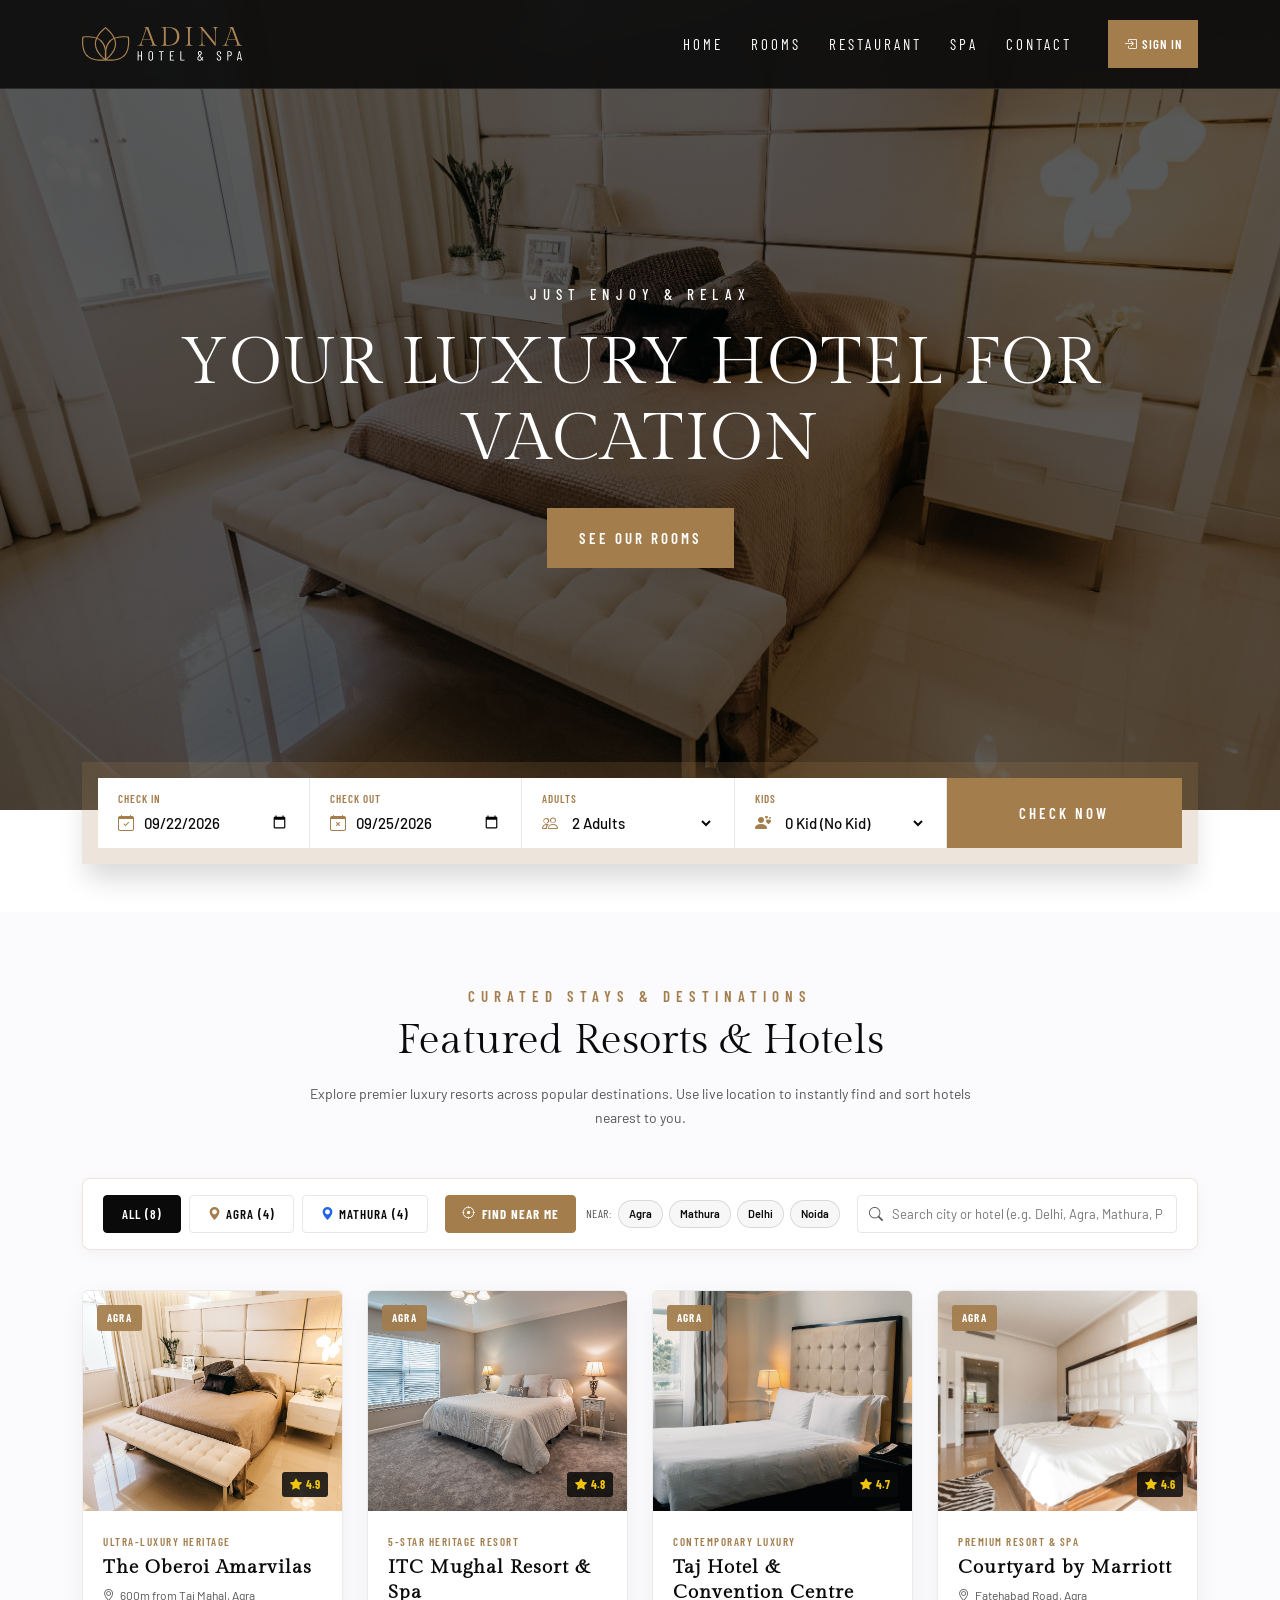
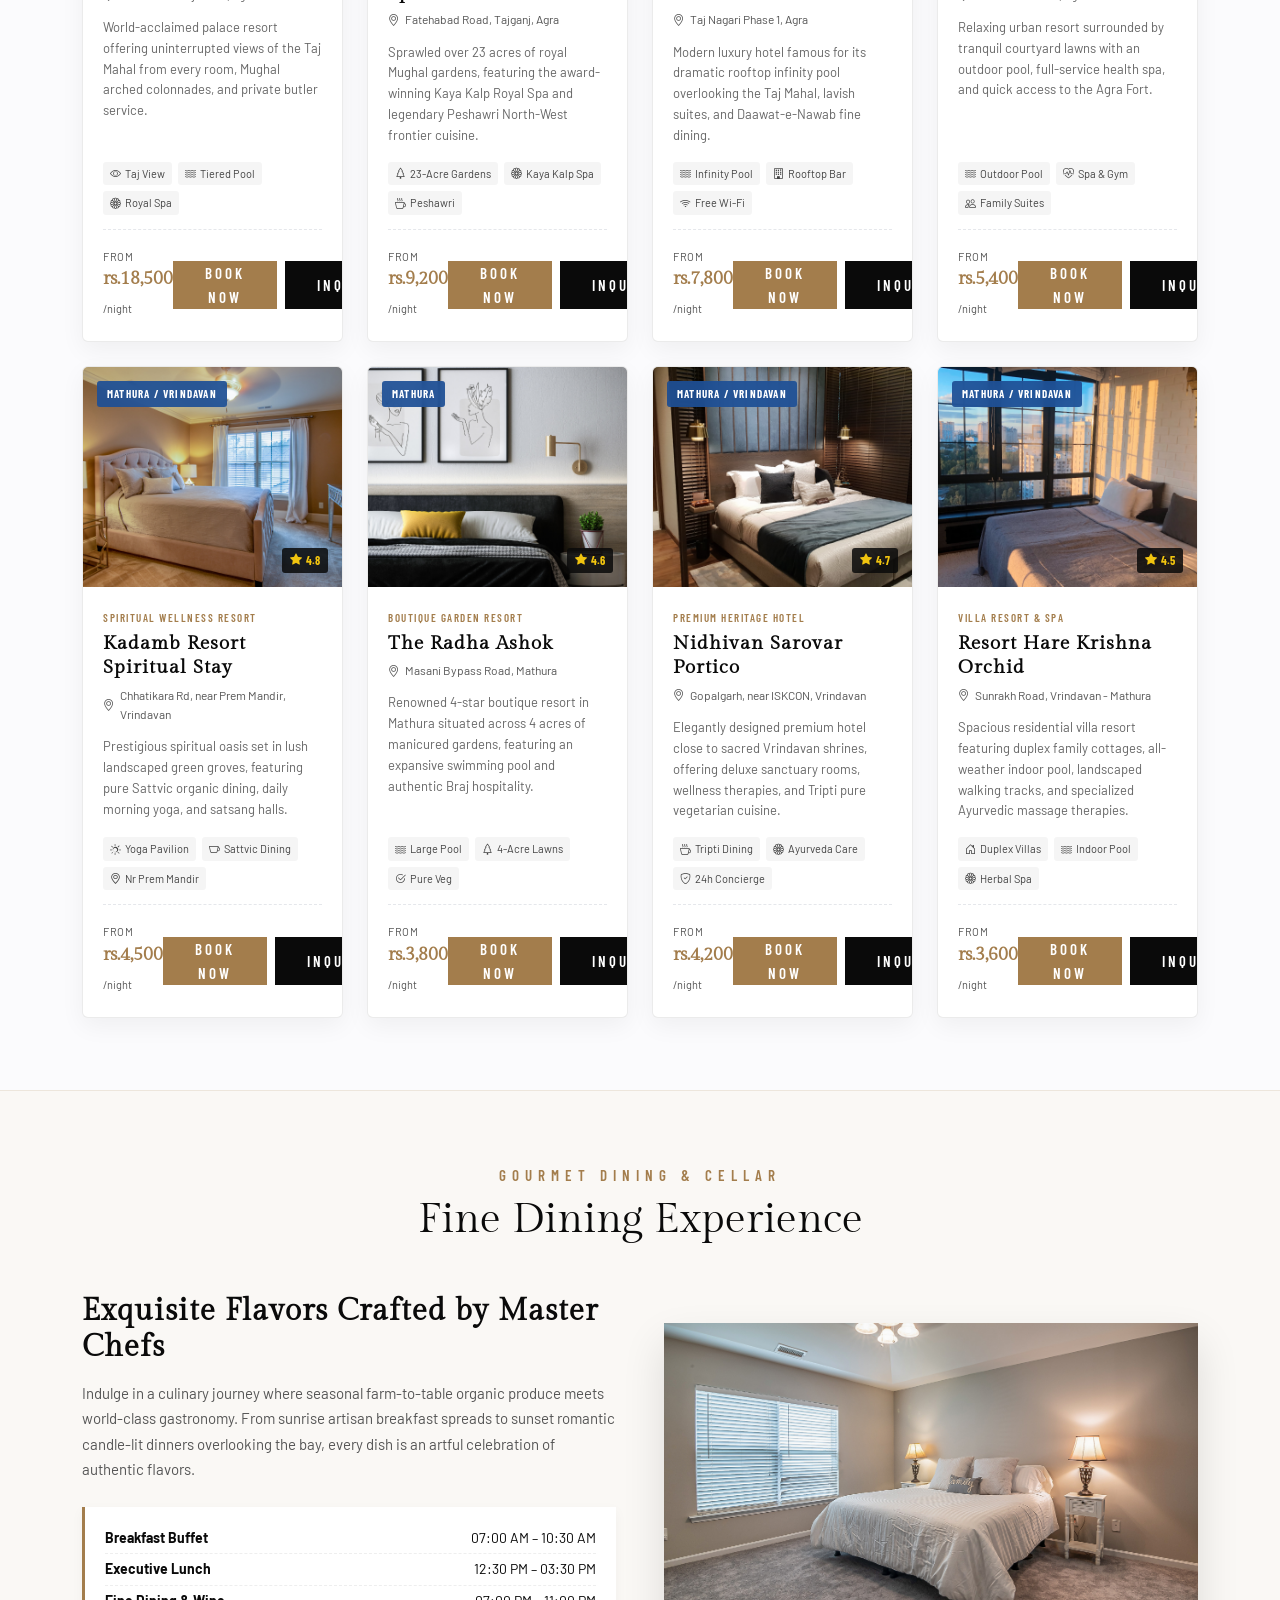
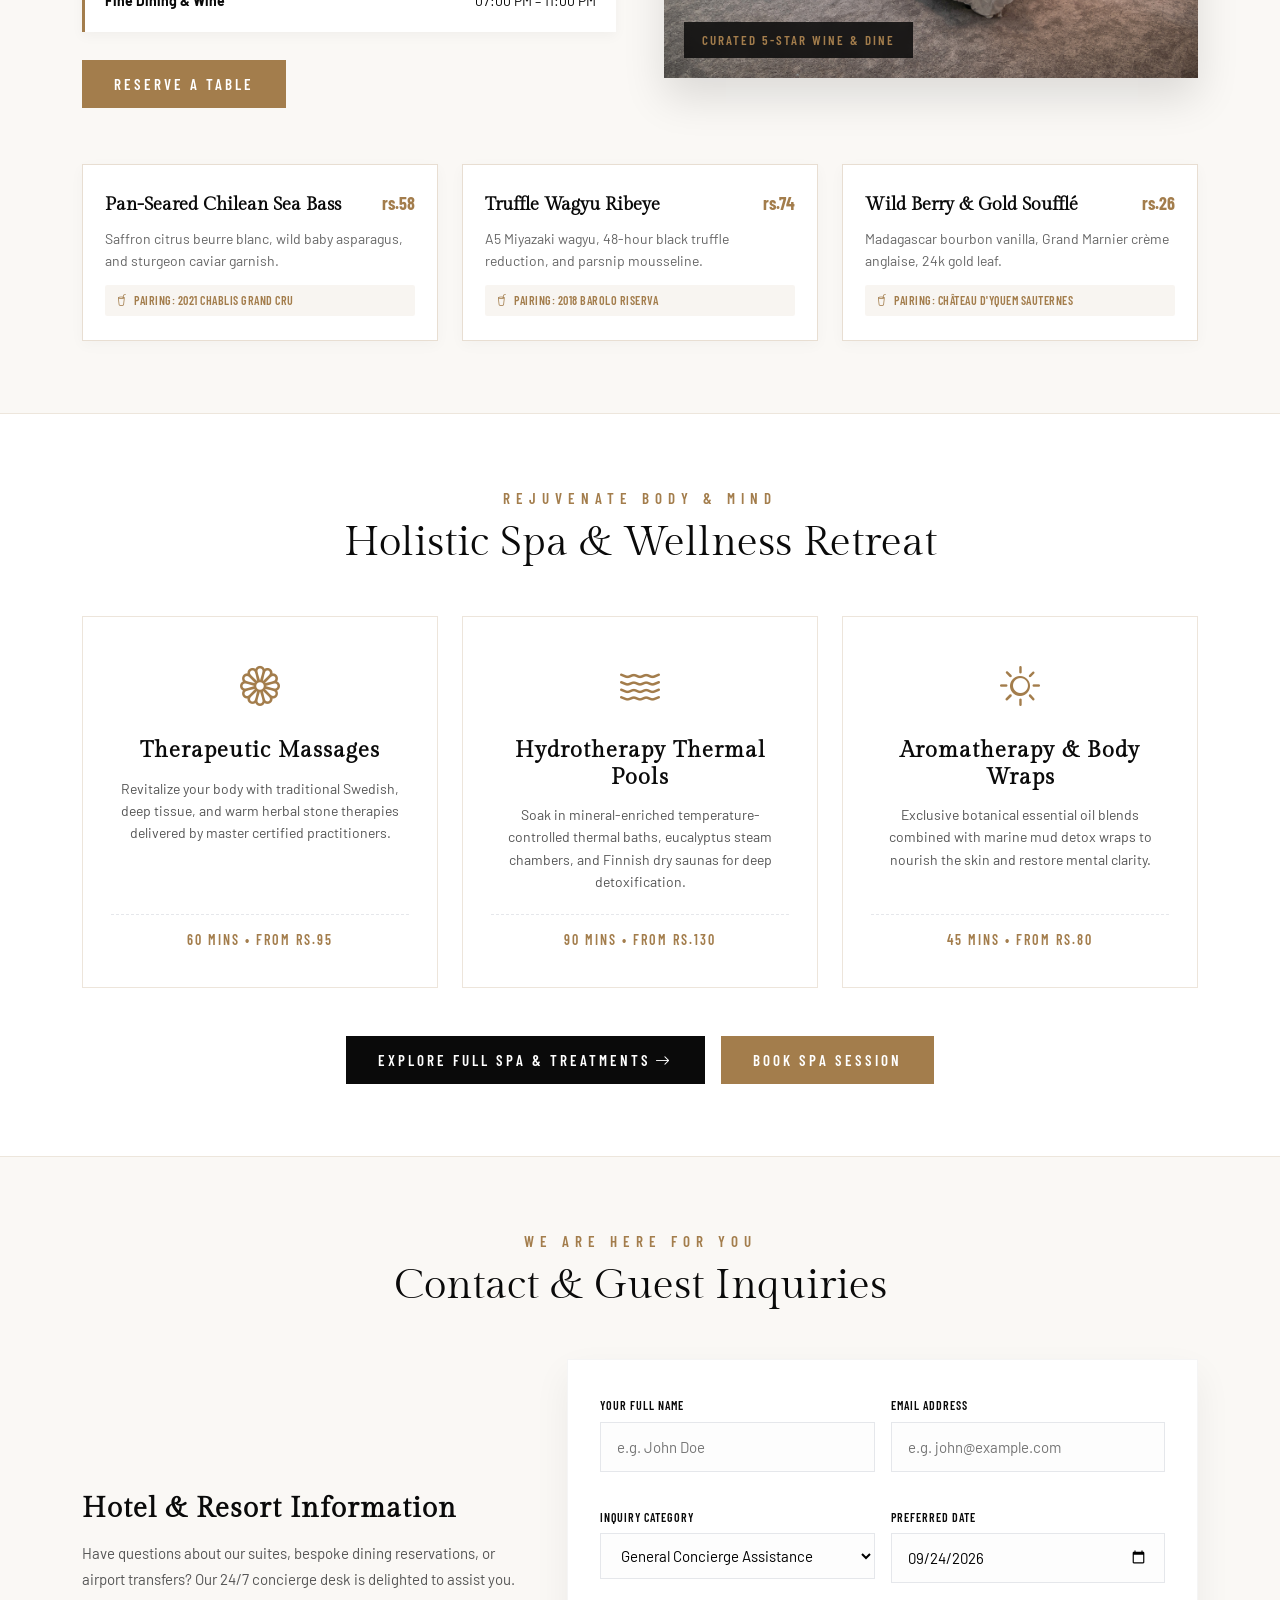
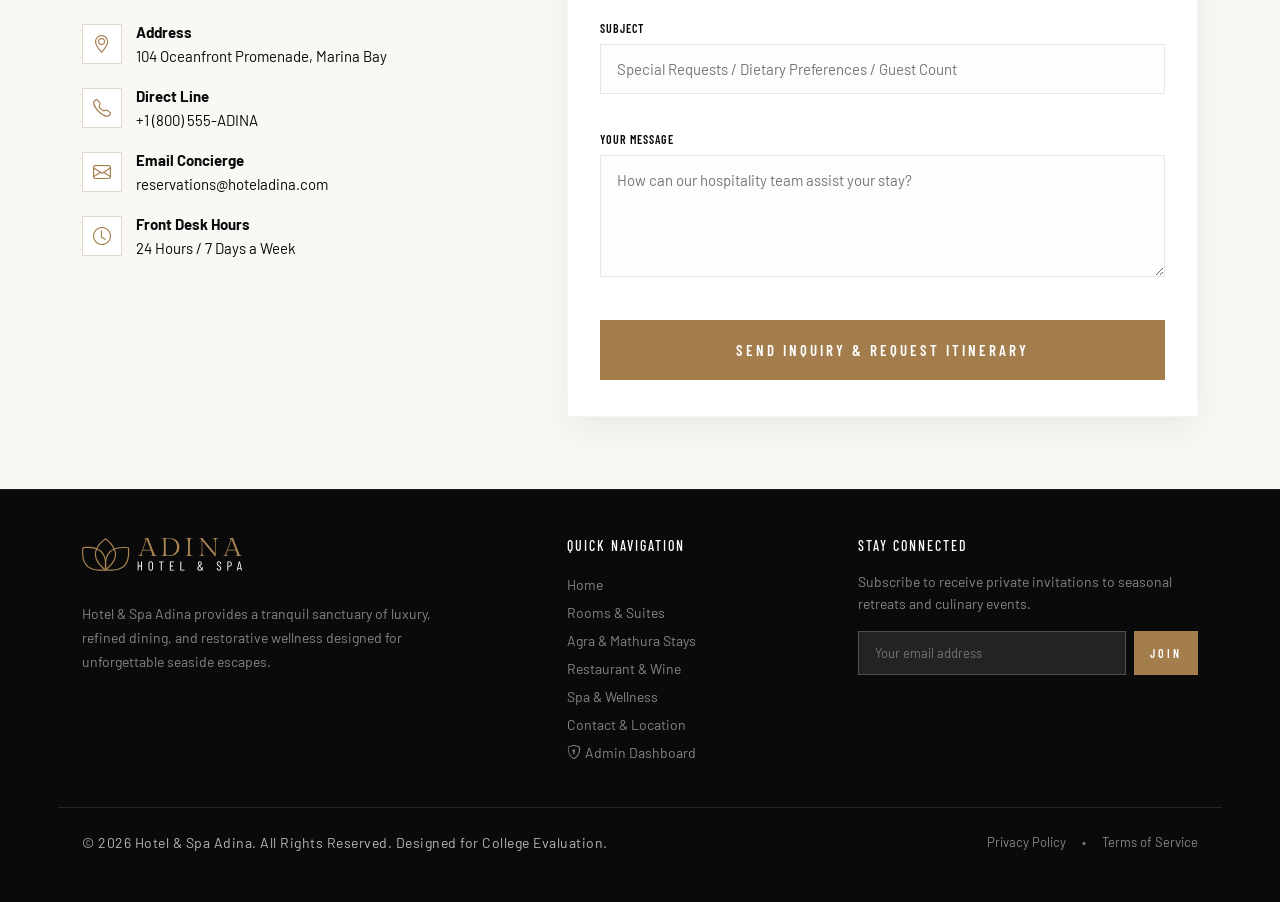
==== commit c87afdde: "Merge feature/city-proximity-search-filter into dev" ====
--- a/index.html
+++ b/index.html
@@ -148,6 +148,7 @@
             <button type="button" class="btn-loc-chip" data-test-loc="agra">Agra</button>
             <button type="button" class="btn-loc-chip" data-test-loc="mathura">Mathura</button>
             <button type="button" class="btn-loc-chip" data-test-loc="delhi">Delhi</button>
+            <button type="button" class="btn-loc-chip" data-test-loc="noida">Noida</button>
             <button type="button" class="btn-loc-chip reset-chip d-none" id="btnResetLocation"><i
                 class="bi bi-x-circle"></i> Reset</button>
           </div>
@@ -155,8 +156,8 @@
 
         <div class="dest-search-wrap">
           <i class="bi bi-search"></i>
-          <input type="text" id="destSearchInput" class="dest-search-input" placeholder="Search hotels, landmarks..."
-            aria-label="Search hotels">
+          <input type="text" id="destSearchInput" class="dest-search-input" placeholder="Search city or hotel (e.g. Delhi, Agra, Mathura, Pool)..."
+            aria-label="Search hotels or nearby city">
         </div>
       </div>
 
@@ -528,16 +529,6 @@
         <p style="font-size: 13px;">Try searching for "Taj", "Pool", "Prem Mandir", "Gardens", or clear the filter.</p>
       </div>
     </div>
-  </section>
-
-  <!-- No Results Placeholder for Destination Search -->
-  <div id="destNoResult" style="display:none; text-align:center; padding: 40px 20px; color: var(--color-text-muted);">
-    <i class="bi bi-building-slash"
-      style="font-size: 2.2rem; color: var(--color-accent); display:block; margin-bottom: 10px;"></i>
-    <h5>No properties match your destination search</h5>
-    <p style="font-size: 13px;">Try searching for "Taj", "Pool", "Prem Mandir", "Gardens", or clear the filter.</p>
-  </div>
-  </div>
   </section>
 
   <!-- ========================================================================
